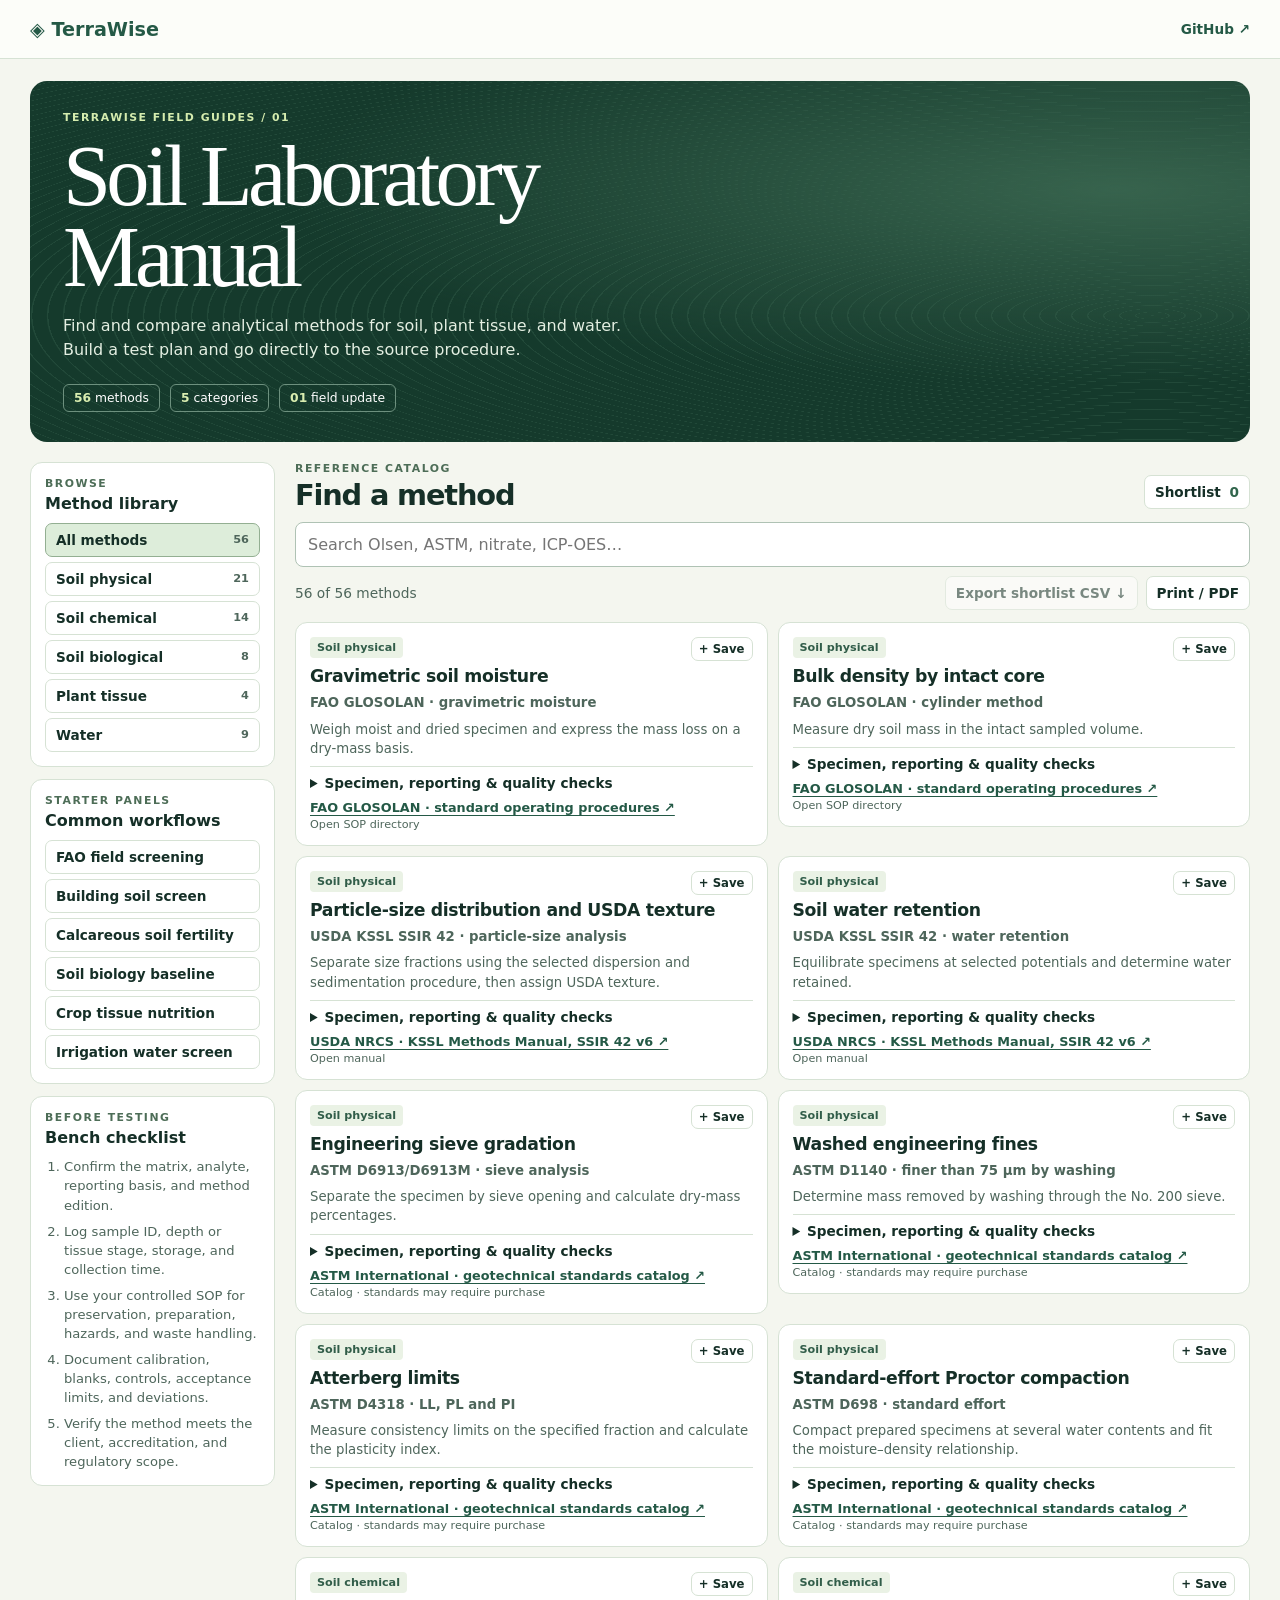
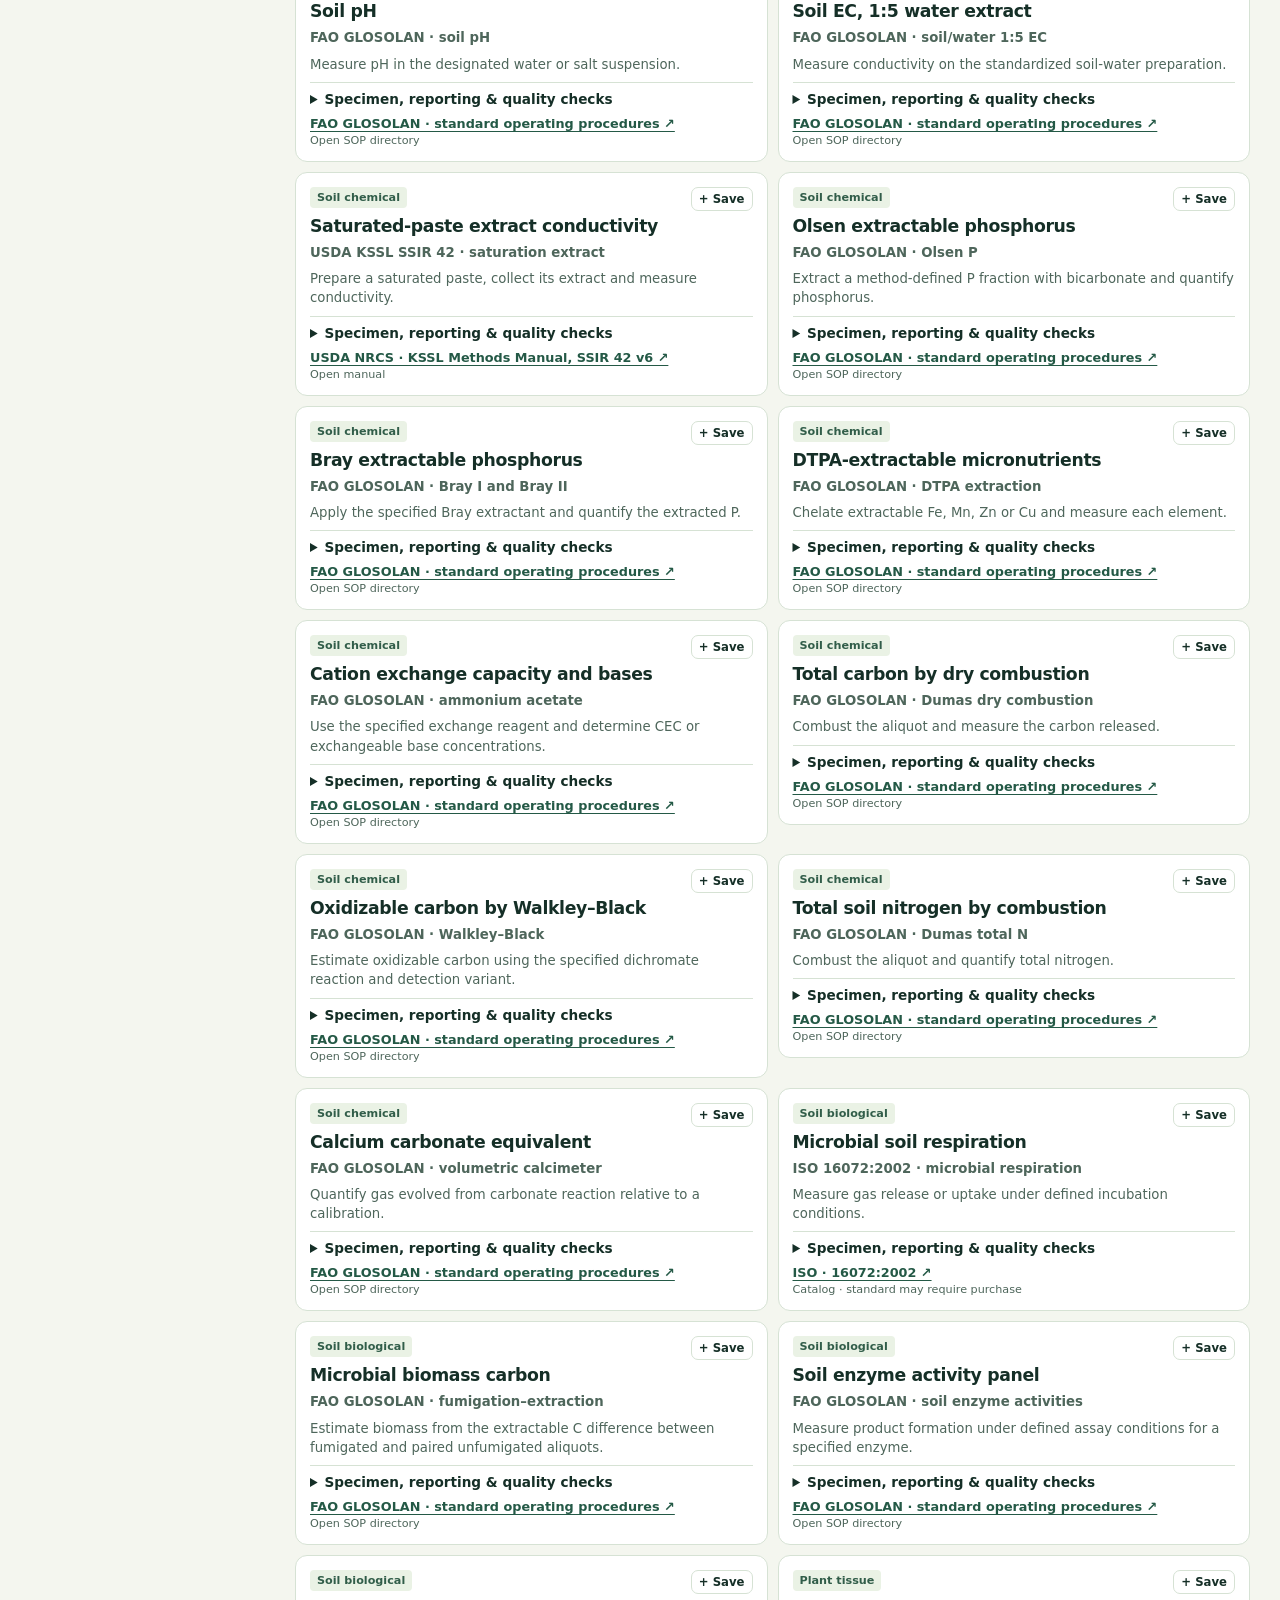
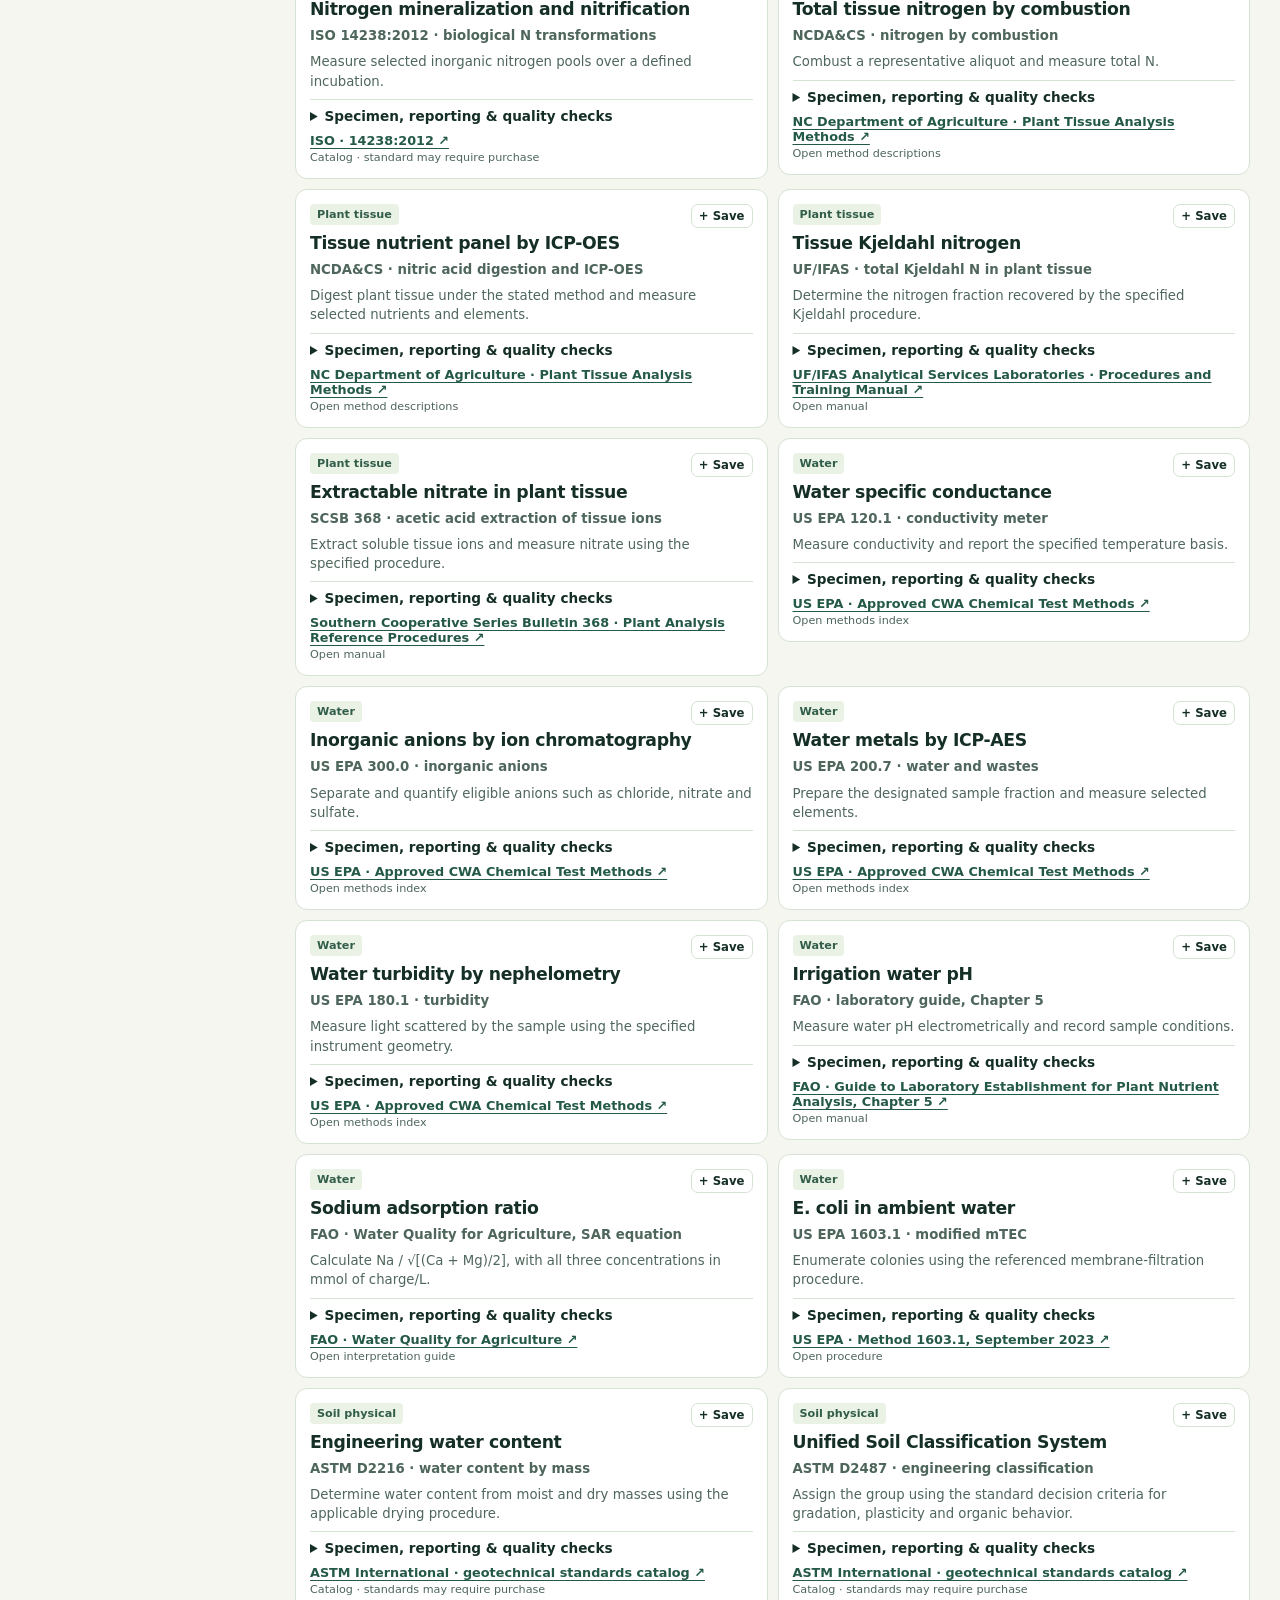
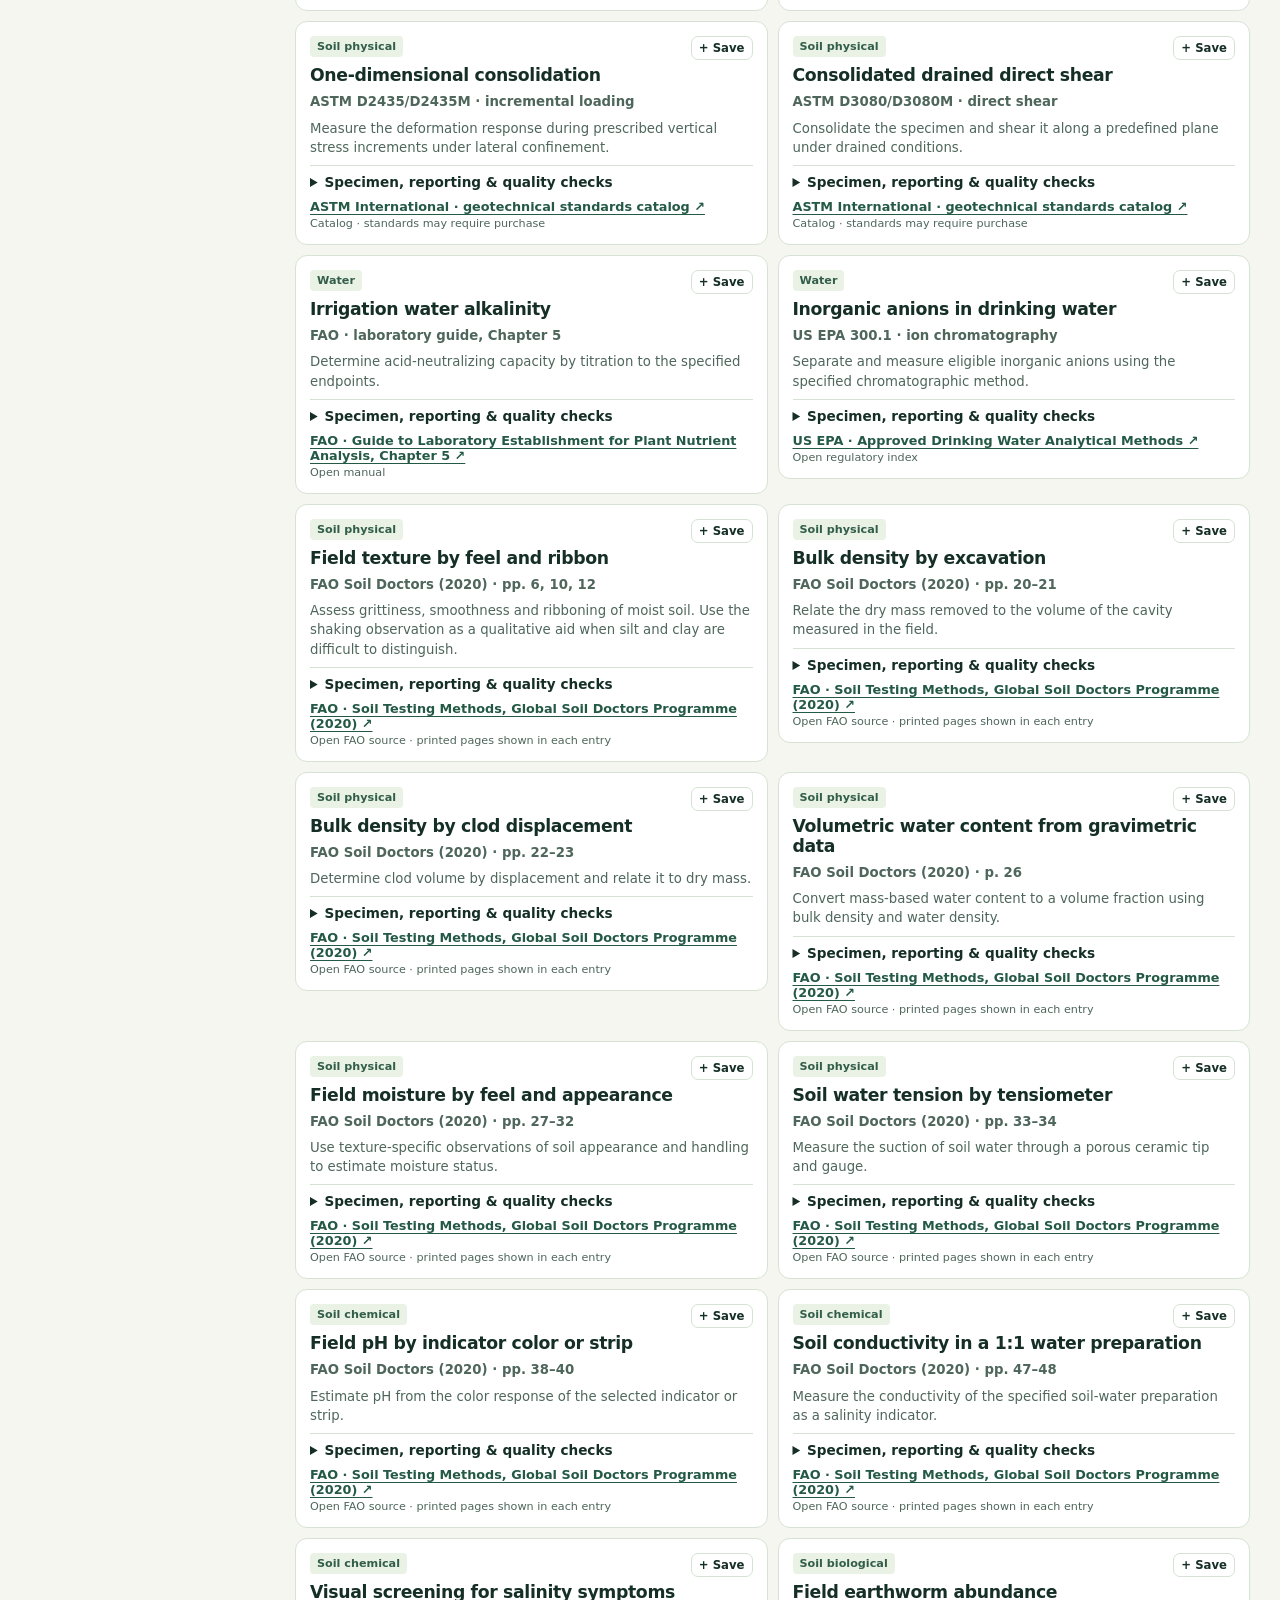
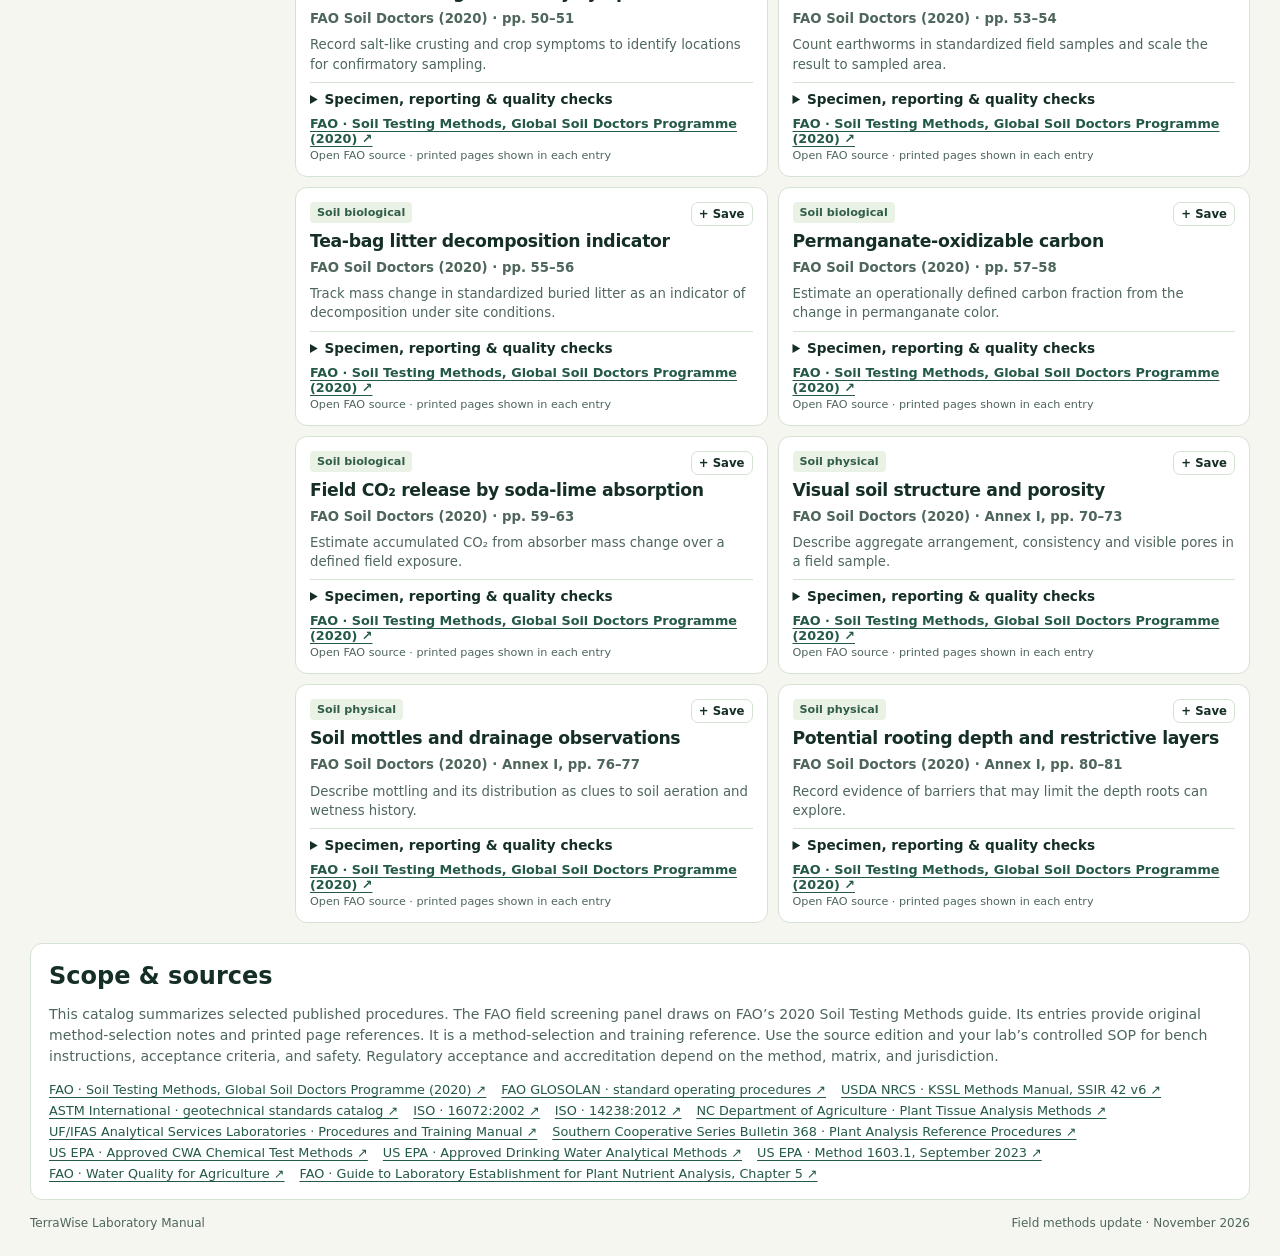
==== lab-manual/index.html @ cd30e68d "Add FAO Soil Doctors field screening methods" ====
<!doctype html>
<html lang="en">
<head>
<meta charset="utf-8">
<meta name="viewport" content="width=device-width, initial-scale=1">
<meta name="description" content="A searchable reference to analytical methods for soil, plant tissue and water.">
<title>Soil Laboratory Manual | TerraWise</title>
<link rel="stylesheet" href="styles.css">
<script src="methods.js" defer></script>
<script src="manual.js" defer></script>
</head>
<body>
<header class="top"><a href="../">◈ TerraWise</a><a href="https://github.com/soilscientist70-crypto/terrawise-ai/tree/main/lab-manual">GitHub ↗</a></header>
<main>
  <section class="hero">
    <p class="eyebrow">TERRAWISE FIELD GUIDES / 01</p>
    <h1>Soil Laboratory<br>Manual</h1>
    <p>Find and compare analytical methods for soil, plant tissue, and water. Build a test plan and go directly to the source procedure.</p>
    <div class="hero-stats"><span><b id="total">56</b> methods</span><span><b>5</b> categories</span><span><b>01</b> field update</span></div>
  </section>
  <div class="layout">
    <aside class="sidebar">
      <section class="panel">
        <p class="eyebrow">BROWSE</p>
        <h2>Method library</h2>
        <div id="categories" class="categories" role="group" aria-label="Method categories"></div>
      </section>
      <section class="panel">
        <p class="eyebrow">STARTER PANELS</p>
        <h2>Common workflows</h2>
        <div id="presets" class="categories" role="group" aria-label="Starter panels"></div>
      </section>
      <section class="panel qa">
        <p class="eyebrow">BEFORE TESTING</p>
        <h2>Bench checklist</h2>
        <ol>
          <li>Confirm the matrix, analyte, reporting basis, and method edition.</li>
          <li>Log sample ID, depth or tissue stage, storage, and collection time.</li>
          <li>Use your controlled SOP for preservation, preparation, hazards, and waste handling.</li>
          <li>Document calibration, blanks, controls, acceptance limits, and deviations.</li>
          <li>Verify the method meets the client, accreditation, and regulatory scope.</li>
        </ol>
      </section>
    </aside>
    <section class="library" aria-labelledby="library-title">
      <div class="library-top">
        <div><p class="eyebrow">REFERENCE CATALOG</p><h2 id="library-title">Find a method</h2></div>
        <button id="shortlist" aria-pressed="false">Shortlist <span id="saved-count">0</span></button>
      </div>
      <label class="sr" for="query">Search methods</label>
      <input id="query" type="search" placeholder="Search Olsen, ASTM, nitrate, ICP-OES…" autocomplete="off">
      <div class="tools">
        <span id="count" role="status"></span>
        <button id="export" disabled>Export shortlist CSV ↓</button>
        <button id="print">Print / PDF</button>
      </div>
      <p class="guidance" id="preset-note" hidden></p>
      <noscript>Enable JavaScript to browse the catalog. Authoritative sources are listed below.</noscript>
      <div id="results" class="results"></div>
    </section>
  </div>
  <section class="references" id="references">
    <h2>Scope &amp; sources</h2>
    <p>This catalog summarizes selected published procedures. The FAO field screening panel draws on FAO’s 2020 Soil Testing Methods guide. Its entries provide original method-selection notes and printed page references. It is a method-selection and training reference. Use the source edition and your lab’s controlled SOP for bench instructions, acceptance criteria, and safety. Regulatory acceptance and accreditation depend on the method, matrix, and jurisdiction.</p>
    <div id="sources" class="sources"></div>
    <noscript><a href="https://www.nrcs.usda.gov/resources/guides-and-instructions/kellogg-soil-survey-laboratory-guidance">USDA laboratory guidance</a> · <a href="https://www.epa.gov/cwa-methods">EPA water analytical methods</a></noscript>
  </section>
  <footer>TerraWise Laboratory Manual <span>Field methods update · November 2026</span></footer>
</main>
</body>
</html>
---- lab-manual/styles.css ----
:root{font-family:Inter,"Segoe UI",system-ui,sans-serif;color:#152f27;background:#f4f6ef;--ink:#152f27;--muted:#4e665b;--line:#d6e2d4;--deep:#153a2c;--mint:#d9edb0}
*{box-sizing:border-box}body{margin:0}a{color:#245946;text-underline-offset:3px}button,input{font:inherit}button{cursor:pointer;border:1px solid var(--line);background:#fff;color:var(--ink);border-radius:7px;padding:8px 10px;font-size:.85rem;font-weight:650}button:hover:not(:disabled){border-color:#739982;background:#e9f2e7}button:disabled{cursor:default;opacity:.55}[hidden]{display:none!important}:focus-visible{outline:3px solid #b87037;outline-offset:3px}.sr{position:absolute;clip-path:inset(50%);height:1px;width:1px;overflow:hidden}
.top{height:59px;background:#fcfdf9;border-bottom:1px solid var(--line);display:flex;justify-content:space-between;align-items:center;padding:0 max(18px,calc((100% - 1220px)/2));gap:15px}.top a{text-decoration:none;font-weight:750}.top a:first-child{font-size:1.2rem}.top a:last-child{font-size:.85rem}
main{max-width:1260px;margin:auto;padding:22px 20px}.hero{padding:30px 33px;color:#fff;border-radius:17px;background:radial-gradient(ellipse at 89% 30%,#37634d 0,transparent 54%),repeating-radial-gradient(ellipse at 92% 65%,#51826935 0 1px,transparent 2px 16px),var(--deep)}.hero h1{font:500 clamp(2.9rem,7vw,5.4rem)/.94 Georgia,serif;letter-spacing:-.055em;margin:12px 0}.hero>p:not(.eyebrow){color:#e4efe2;max-width:570px;margin:16px 0 22px;line-height:1.5}.eyebrow{margin:0;color:#4d6d57;font-weight:800;font-size:.68rem;letter-spacing:.14em}.hero .eyebrow{color:#d5ecae}.hero-stats{display:flex;gap:10px;flex-wrap:wrap}.hero-stats span{padding:6px 10px;border:1px solid #6d907e;border-radius:6px;font-size:.77rem}.hero-stats b{color:var(--mint)}
.layout{display:grid;grid-template-columns:245px minmax(0,1fr);gap:20px;margin-top:20px}.panel,.method,.references{border:1px solid var(--line);background:#fff;border-radius:12px}.panel{padding:14px;margin-bottom:12px}.panel h2{font-size:1rem;margin:4px 0 10px}.categories{display:grid;gap:5px}.categories button{display:flex;justify-content:space-between;text-align:left}.categories button[aria-pressed=true],#shortlist[aria-pressed=true],.save[aria-pressed=true]{background:#ddedda;border-color:#93af92}.categories small{color:var(--muted)}.qa ol{font-size:.82rem;color:var(--muted);padding-left:19px;margin:0;line-height:1.45}.qa li+li{margin-top:7px}
.library-top,.tools{display:flex;align-items:center;justify-content:space-between;gap:8px;flex-wrap:wrap}.library-top h2{font-size:1.8rem;letter-spacing:-.04em;margin:3px 0 10px}.library-top button span{margin-left:4px;color:#31654c}#query{width:100%;background:#fff;border:1px solid #afc2b4;border-radius:8px;padding:12px;color:var(--ink)}.tools{margin:9px 0 12px}.tools span{margin-right:auto;color:var(--muted);font-size:.86rem}.guidance{background:#e8f1e5;border-radius:8px;padding:10px;font-size:.87rem}.results{display:grid;grid-template-columns:repeat(2,minmax(0,1fr));gap:10px;align-items:start}.method{padding:14px;min-width:0;scroll-margin-top:10px}.method h3{font-size:1.08rem;letter-spacing:-.02em;margin:5px 0}.method-head{display:flex;justify-content:space-between;gap:6px;align-items:flex-start}.badge{display:inline-block;color:#315d49;font-size:.7rem;font-weight:800;background:#eaf2e5;padding:4px 7px;border-radius:4px}.save{padding:4px 7px;font-size:.73rem}.method-id,.method p{color:var(--muted);font-size:.83rem;line-height:1.45}.method-id{font-weight:600;margin:0}.method p{margin:7px 0}.method details{margin-top:8px;border-top:1px solid var(--line);padding-top:8px}.method summary{cursor:pointer;font-size:.85rem;font-weight:700}.method dl{margin:8px 0;font-size:.82rem}.method dt{font-weight:750;margin-top:6px}.method dd{margin:2px 0;color:var(--muted)}.method .citation{display:block;margin-top:9px;font-size:.8rem;font-weight:650}.method .access{font-size:.7rem;display:block;color:var(--muted);margin-top:3px}.empty{grid-column:1/-1;padding:14px;background:#fff;border:1px solid var(--line);border-radius:8px}
.references{margin-top:20px;padding:18px}.references h2{margin:0}.references p{font-size:.88rem;line-height:1.5;color:var(--muted)}.sources{display:flex;flex-wrap:wrap;gap:6px 15px;font-size:.8rem}footer{display:flex;justify-content:space-between;gap:8px;padding:16px 0 4px;color:var(--muted);font-size:.75rem}
@media(max-width:850px){.layout{grid-template-columns:190px minmax(0,1fr);gap:12px}.results{grid-template-columns:1fr}}
@media(max-width:570px){main{padding:12px}.hero{padding:21px 16px}.layout{grid-template-columns:1fr}.sidebar{display:grid;grid-template-columns:1fr 1fr;gap:6px}.panel{padding:8px;margin:0}.qa{grid-column:1/-1}.categories button{padding:5px;font-size:.75rem}.panel h2{font-size:.9rem}.qa ol{columns:2}.tools button{font-size:.73rem}}
@media print{body{background:white}.top,.sidebar,.tools,#shortlist,#query,.save,footer{display:none!important}main{padding:0}.hero{background:white;color:black;padding:0}.hero>p:not(.eyebrow),.hero .eyebrow,.hero-stats b{color:black}.hero h1{font-size:32pt}.layout,.results{display:block}.method{break-inside:avoid;margin-bottom:8px}.references{break-inside:avoid}}
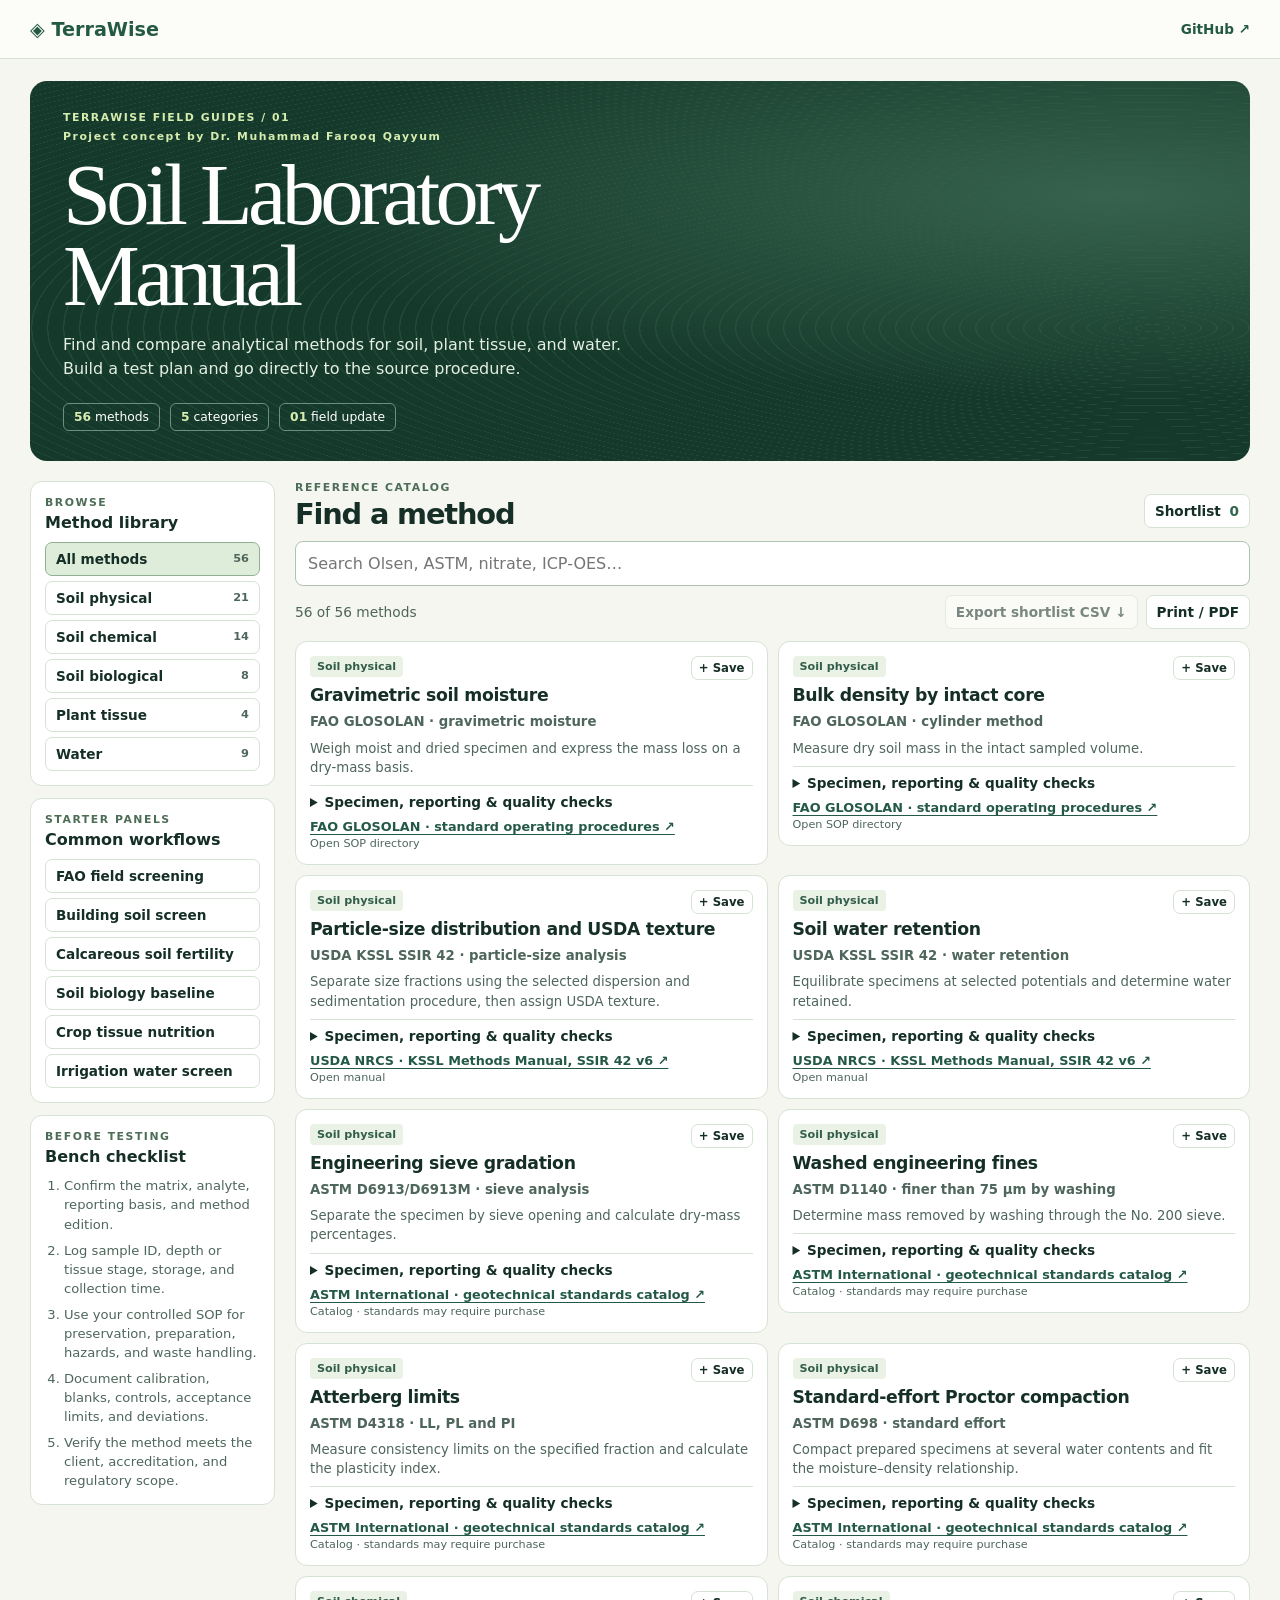
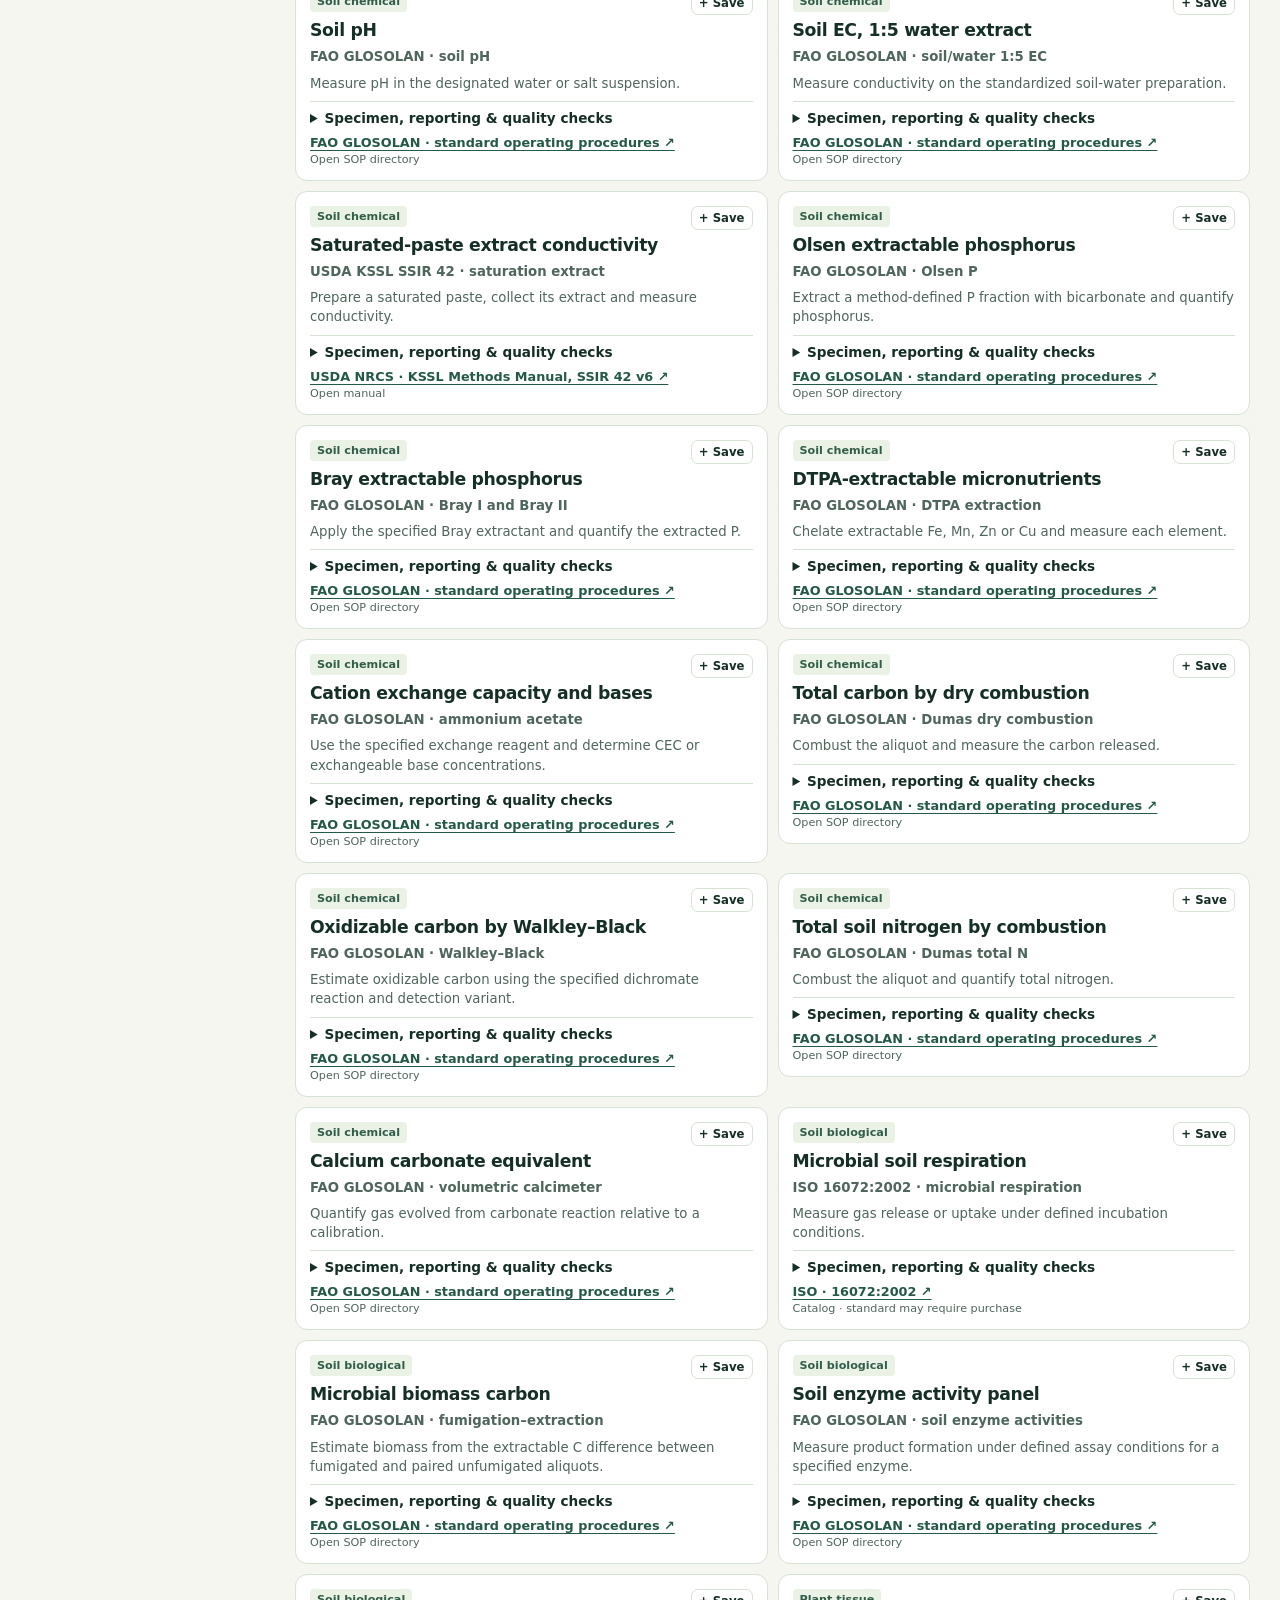
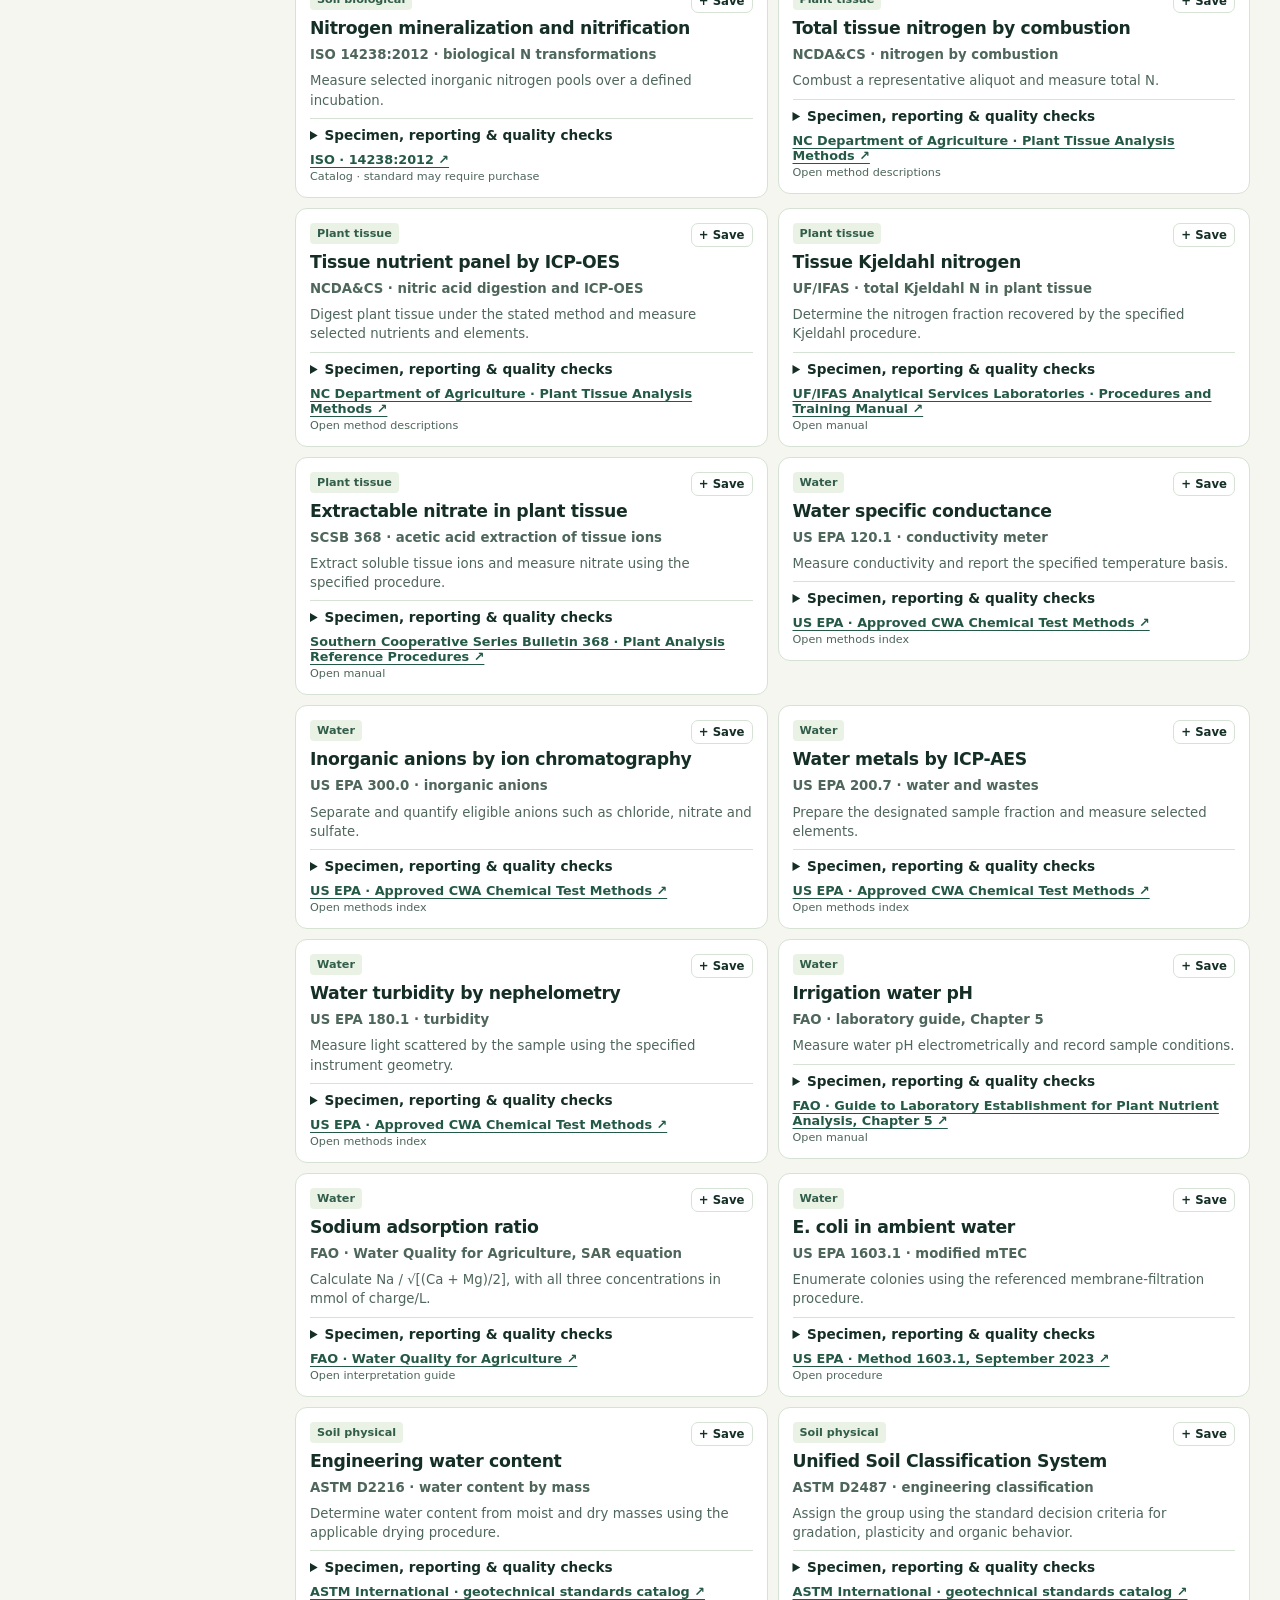
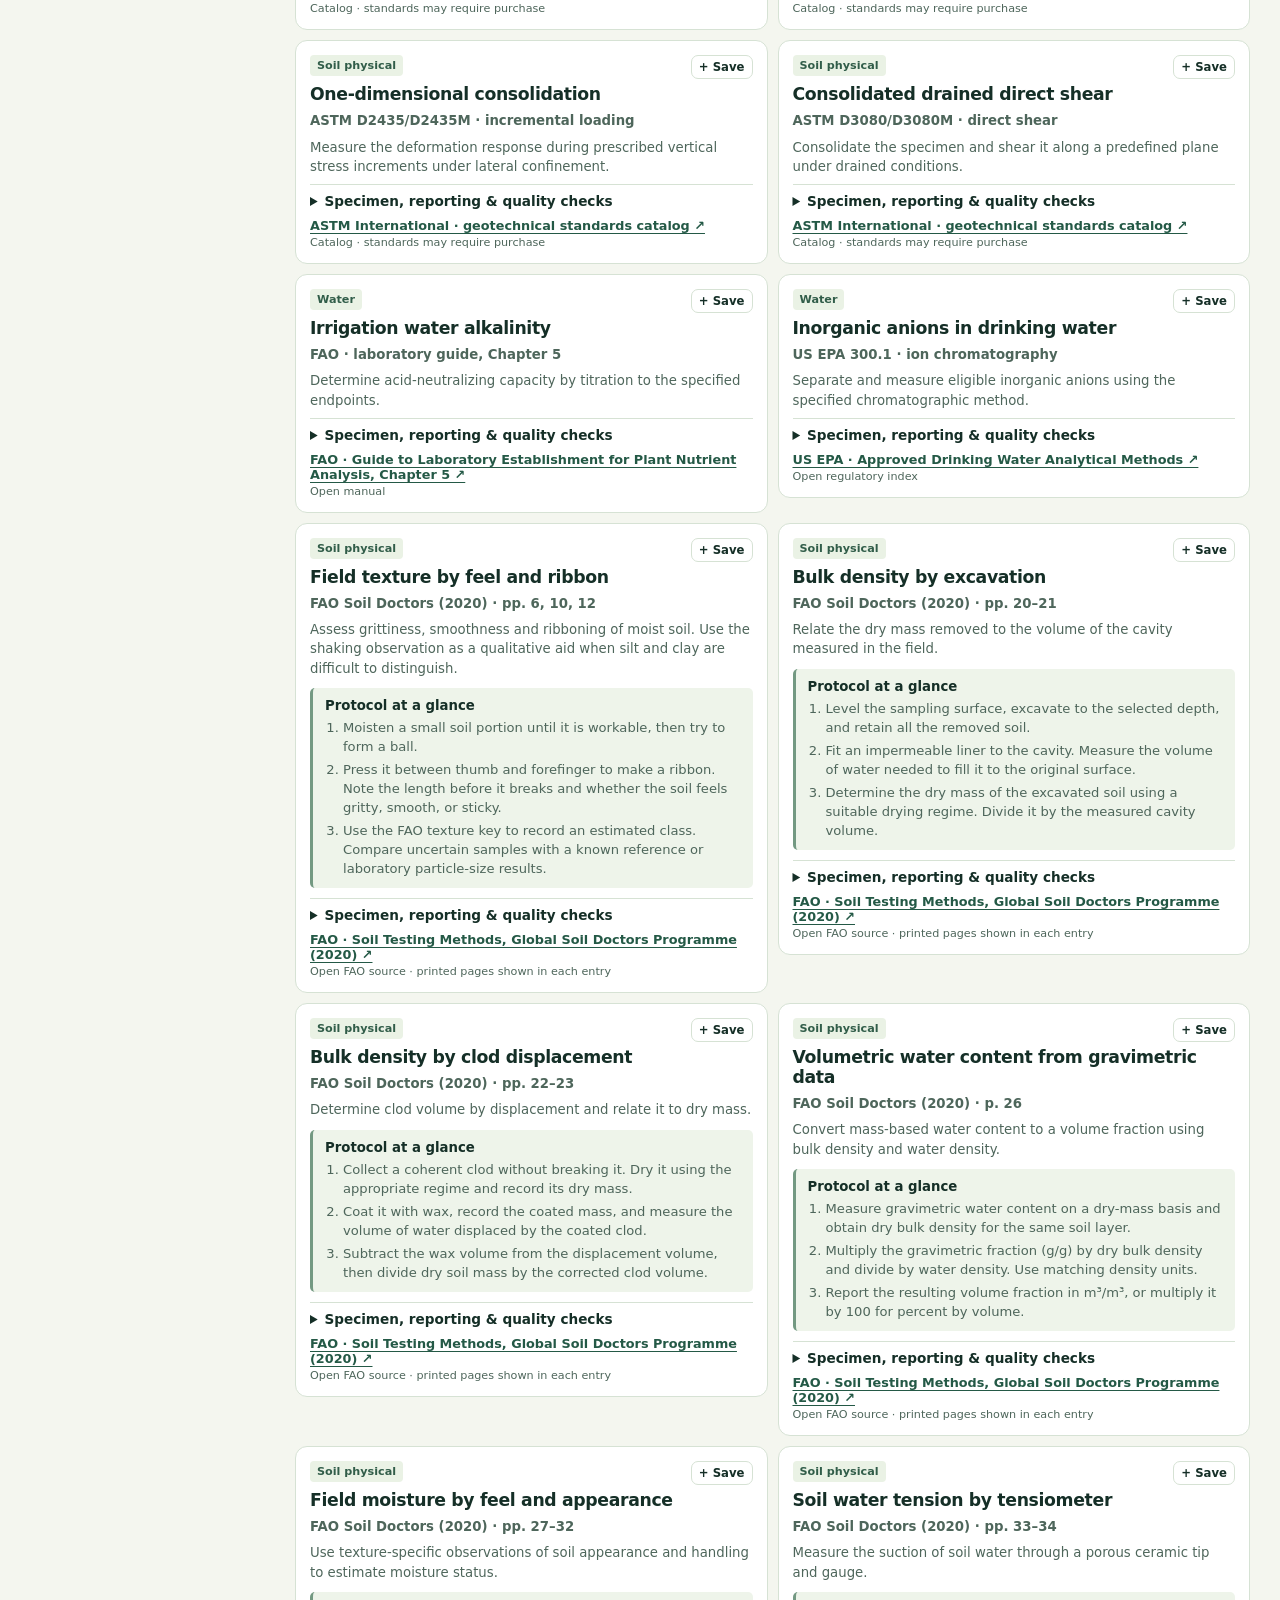
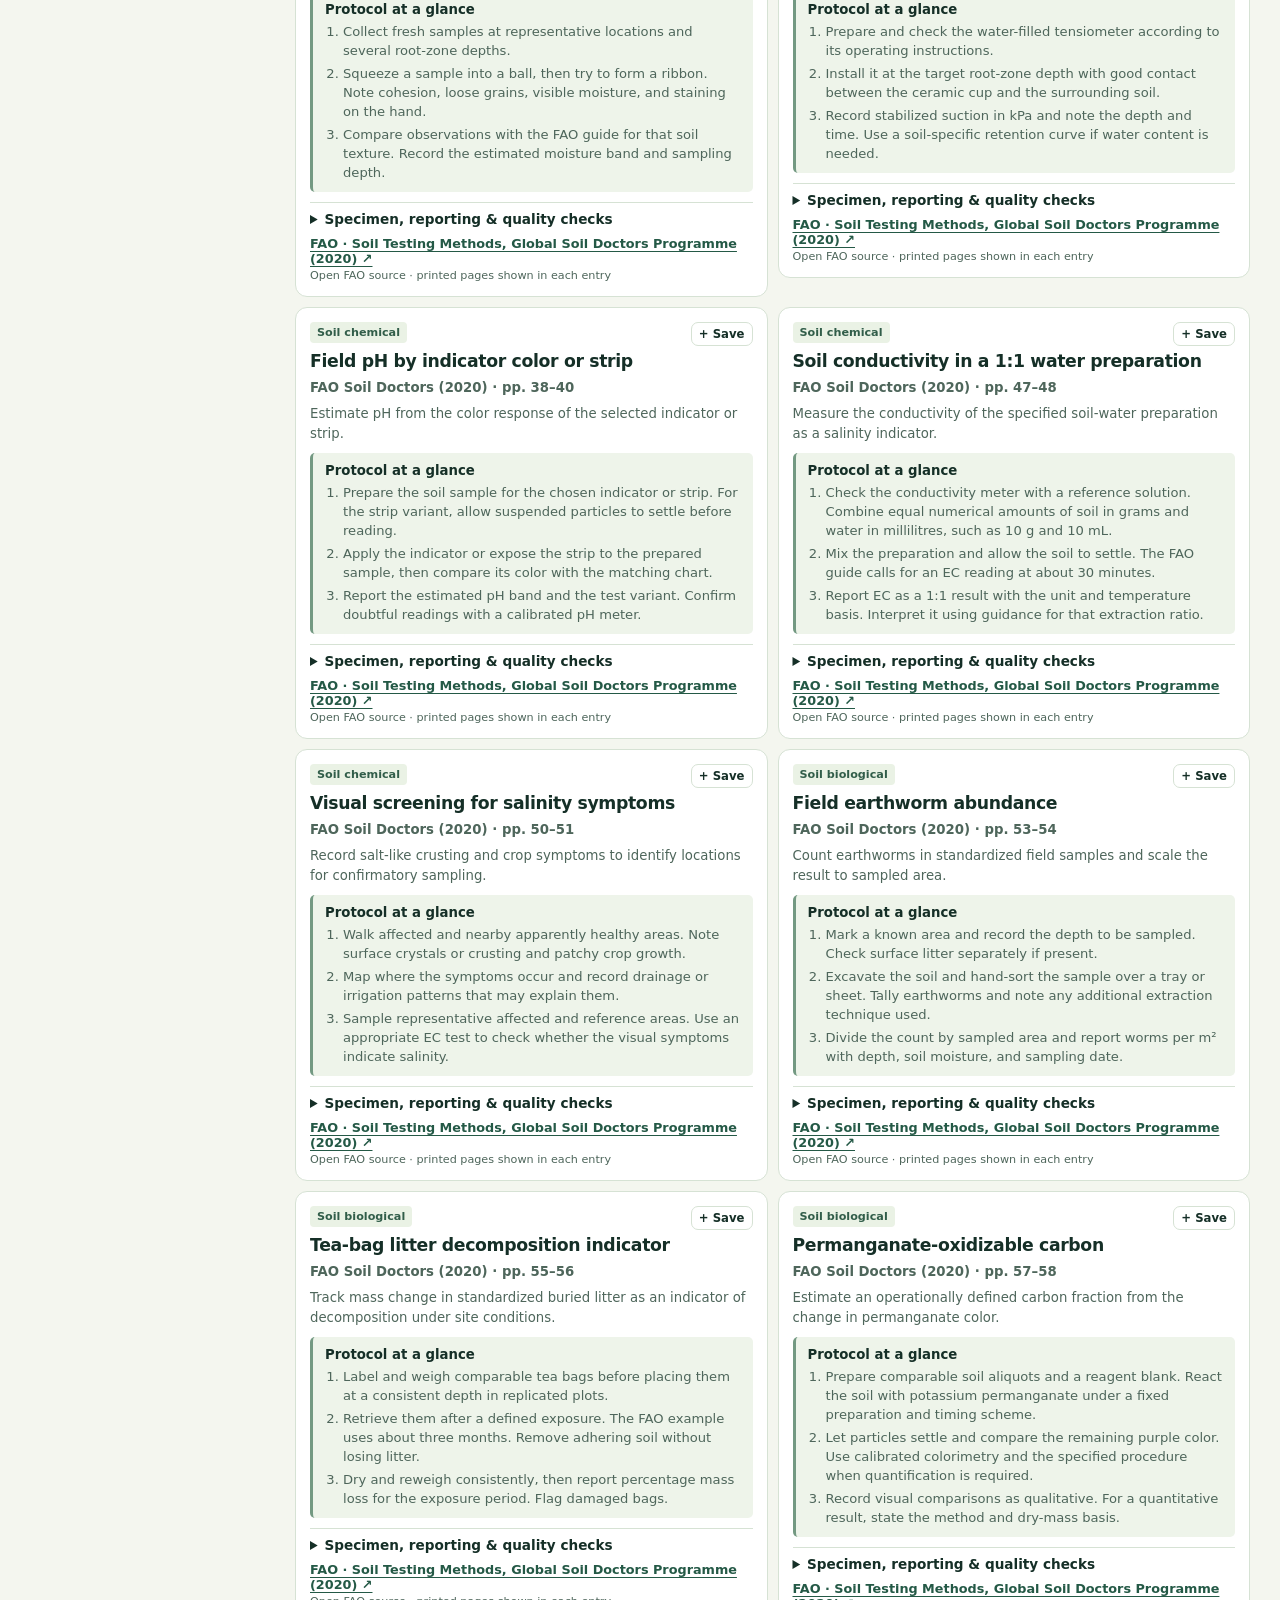
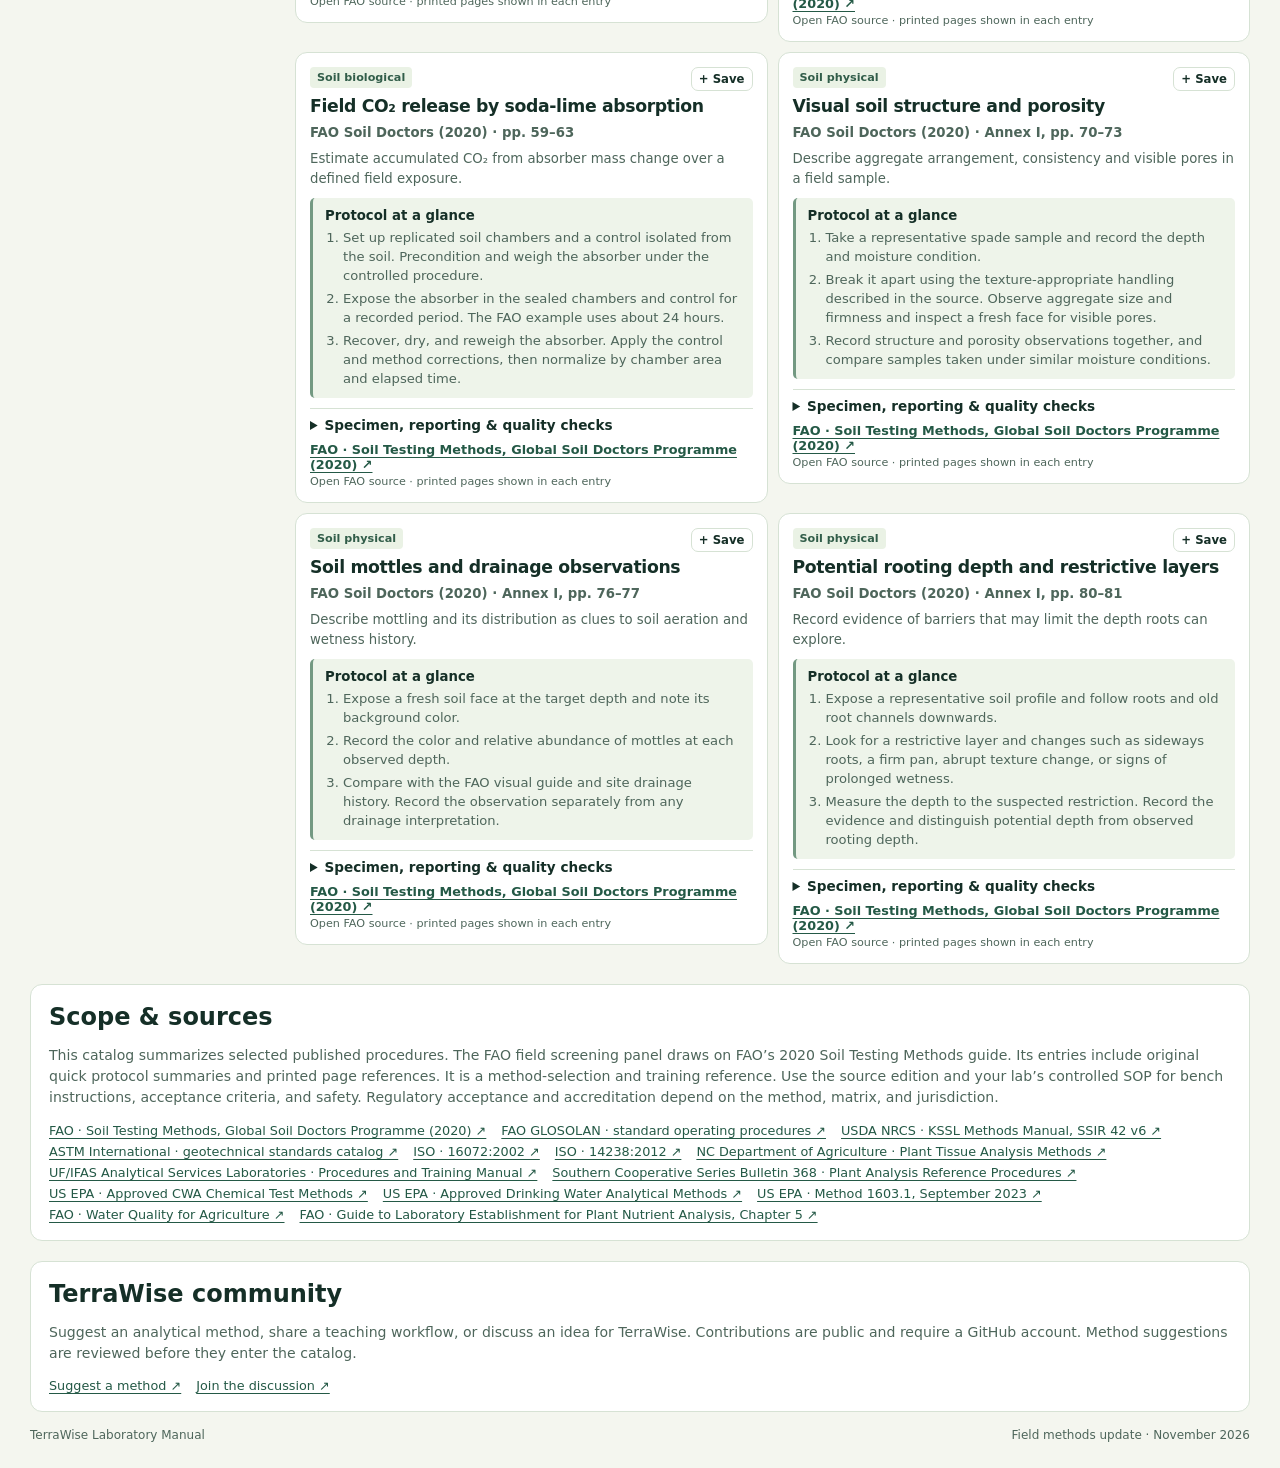
==== commit 13ed5f08: "Add FAO quick protocols, project credit and community links" ====
--- a/lab-manual/index.html
+++ b/lab-manual/index.html
@@ -6,14 +6,19 @@
 <meta name="description" content="A searchable reference to analytical methods for soil, plant tissue and water.">
 <title>Soil Laboratory Manual | TerraWise</title>
 <link rel="stylesheet" href="styles.css">
-<script src="methods.js" defer></script>
-<script src="manual.js" defer></script>
+<script src="methods.js?v=protocol-20261111" defer></script>
+<script src="manual.js?v=protocol-20261111" defer></script>
+<style>
+.protocol{margin:10px 0;padding:10px 12px;background:#eef4ea;border-left:3px solid #739982;border-radius:5px}
+.protocol h4{margin:0 0 5px;font-size:.83rem}.protocol ol{margin:0;padding-left:18px;color:var(--muted);font-size:.82rem;line-height:1.45}.protocol li+li{margin-top:4px}
+</style>
 </head>
 <body>
 <header class="top"><a href="../">◈ TerraWise</a><a href="https://github.com/soilscientist70-crypto/terrawise-ai/tree/main/lab-manual">GitHub ↗</a></header>
 <main>
   <section class="hero">
     <p class="eyebrow">TERRAWISE FIELD GUIDES / 01</p>
+    <p class="eyebrow" style="margin-top:6px">Project concept by Dr. Muhammad Farooq Qayyum</p>
     <h1>Soil Laboratory<br>Manual</h1>
     <p>Find and compare analytical methods for soil, plant tissue, and water. Build a test plan and go directly to the source procedure.</p>
     <div class="hero-stats"><span><b id="total">56</b> methods</span><span><b>5</b> categories</span><span><b>01</b> field update</span></div>
@@ -61,9 +66,14 @@
   </div>
   <section class="references" id="references">
     <h2>Scope &amp; sources</h2>
-    <p>This catalog summarizes selected published procedures. The FAO field screening panel draws on FAO’s 2020 Soil Testing Methods guide. Its entries provide original method-selection notes and printed page references. It is a method-selection and training reference. Use the source edition and your lab’s controlled SOP for bench instructions, acceptance criteria, and safety. Regulatory acceptance and accreditation depend on the method, matrix, and jurisdiction.</p>
+    <p>This catalog summarizes selected published procedures. The FAO field screening panel draws on FAO’s 2020 Soil Testing Methods guide. Its entries include original quick protocol summaries and printed page references. It is a method-selection and training reference. Use the source edition and your lab’s controlled SOP for bench instructions, acceptance criteria, and safety. Regulatory acceptance and accreditation depend on the method, matrix, and jurisdiction.</p>
     <div id="sources" class="sources"></div>
     <noscript><a href="https://www.nrcs.usda.gov/resources/guides-and-instructions/kellogg-soil-survey-laboratory-guidance">USDA laboratory guidance</a> · <a href="https://www.epa.gov/cwa-methods">EPA water analytical methods</a></noscript>
+  </section>
+  <section class="references" id="community" aria-labelledby="community-title">
+    <h2 id="community-title">TerraWise community</h2>
+    <p>Suggest an analytical method, share a teaching workflow, or discuss an idea for TerraWise. Contributions are public and require a GitHub account. Method suggestions are reviewed before they enter the catalog.</p>
+    <div class="sources"><a href="https://github.com/soilscientist70-crypto/terrawise-ai/issues/new?title=Method%20suggestion%3A%20&amp;body=Method%20name%20and%20sample%20matrix%3A%0A%0AAuthoritative%20procedure%20or%20DOI%3A%0A%0AWhat%20this%20method%20adds%20to%20the%20manual%3A%0A%0AReporting%20units%20and%20any%20limitations%3A%0A">Suggest a method ↗</a><a href="https://github.com/soilscientist70-crypto/terrawise-ai/issues/1">Join the discussion ↗</a></div>
   </section>
   <footer>TerraWise Laboratory Manual <span>Field methods update · November 2026</span></footer>
 </main>
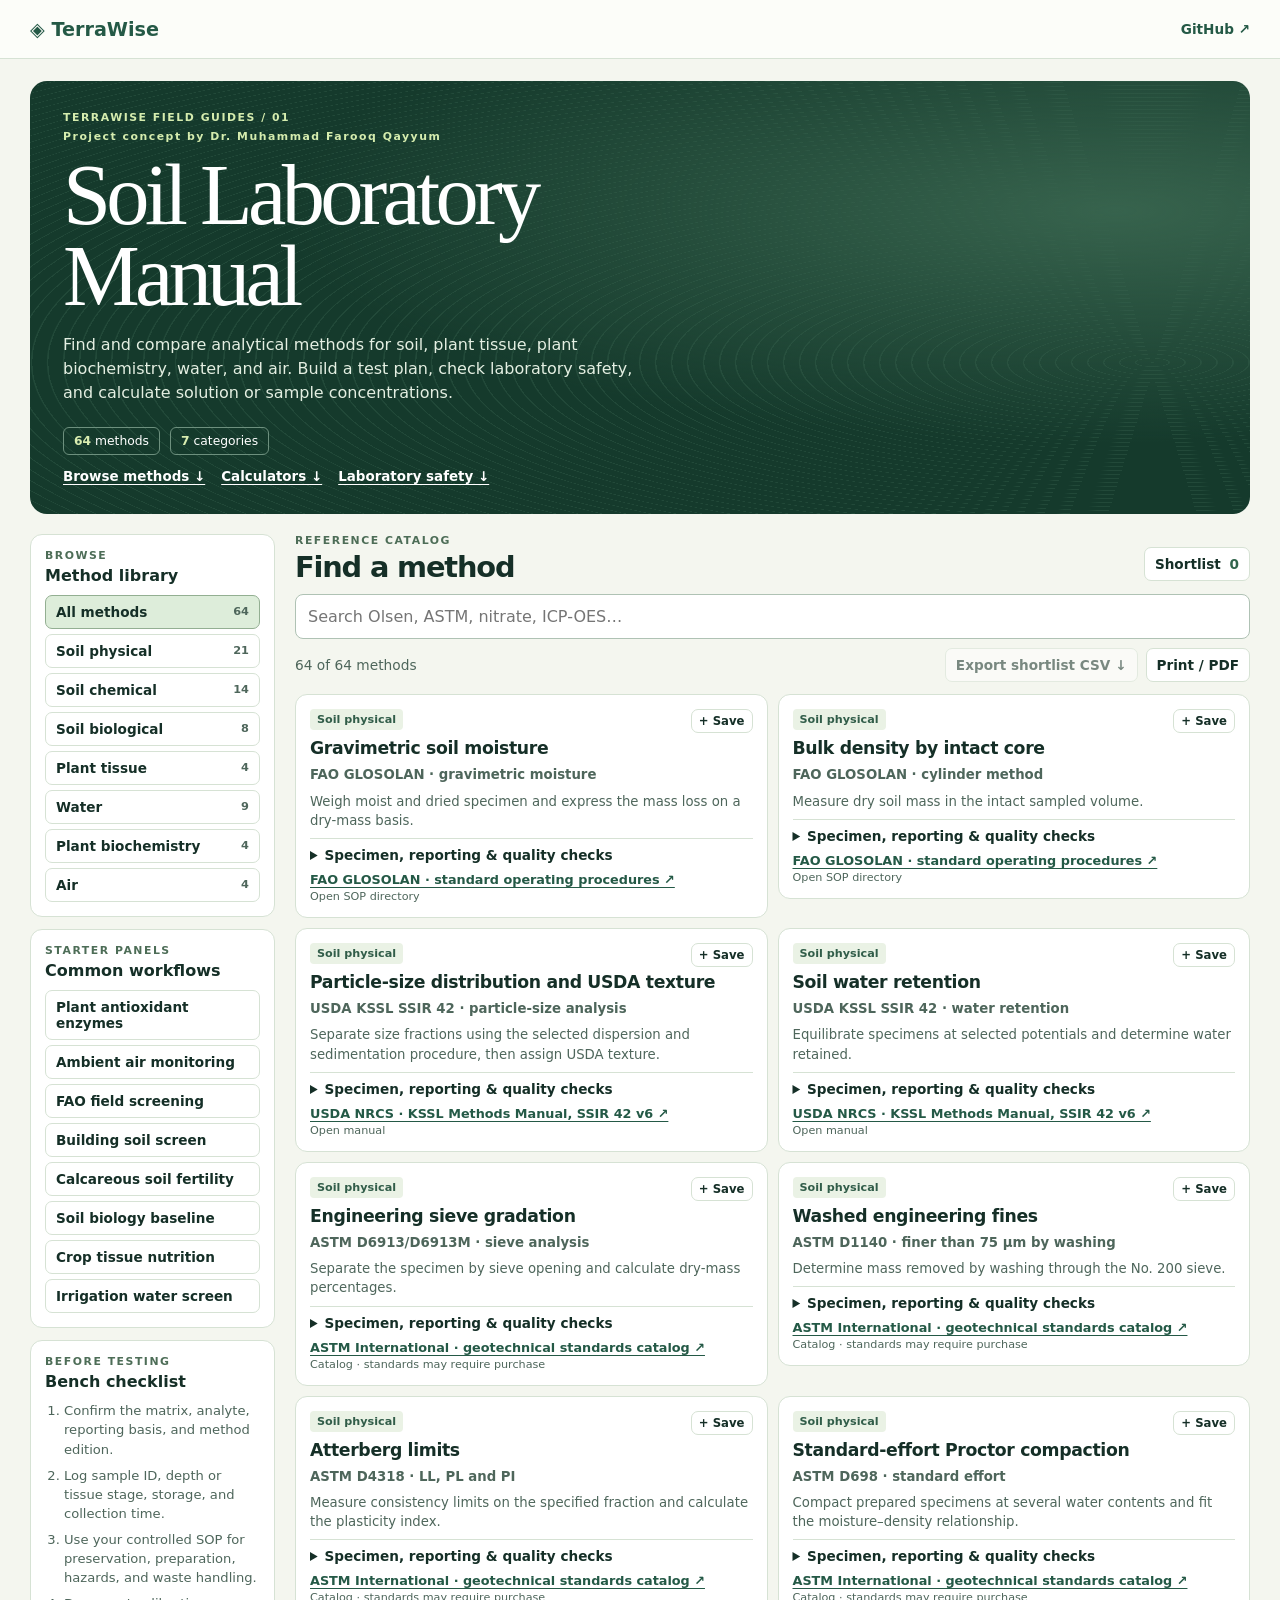
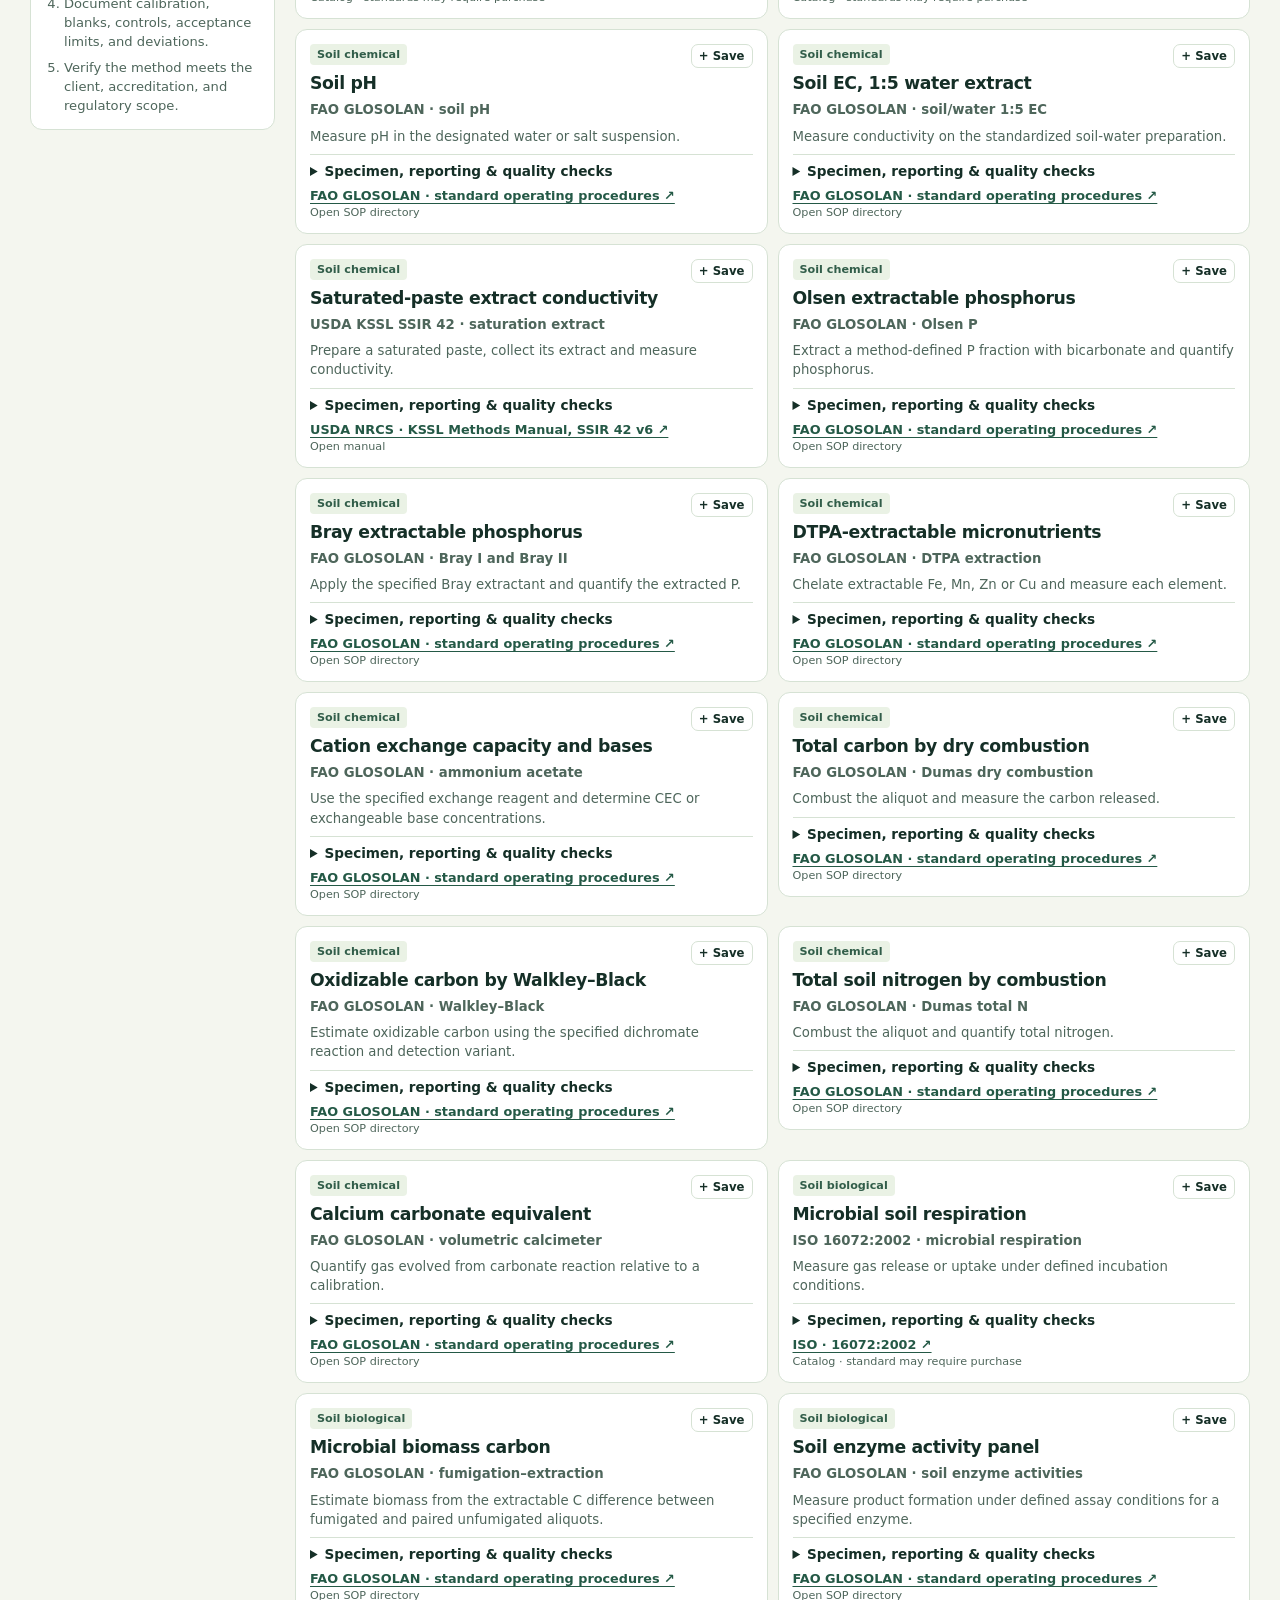
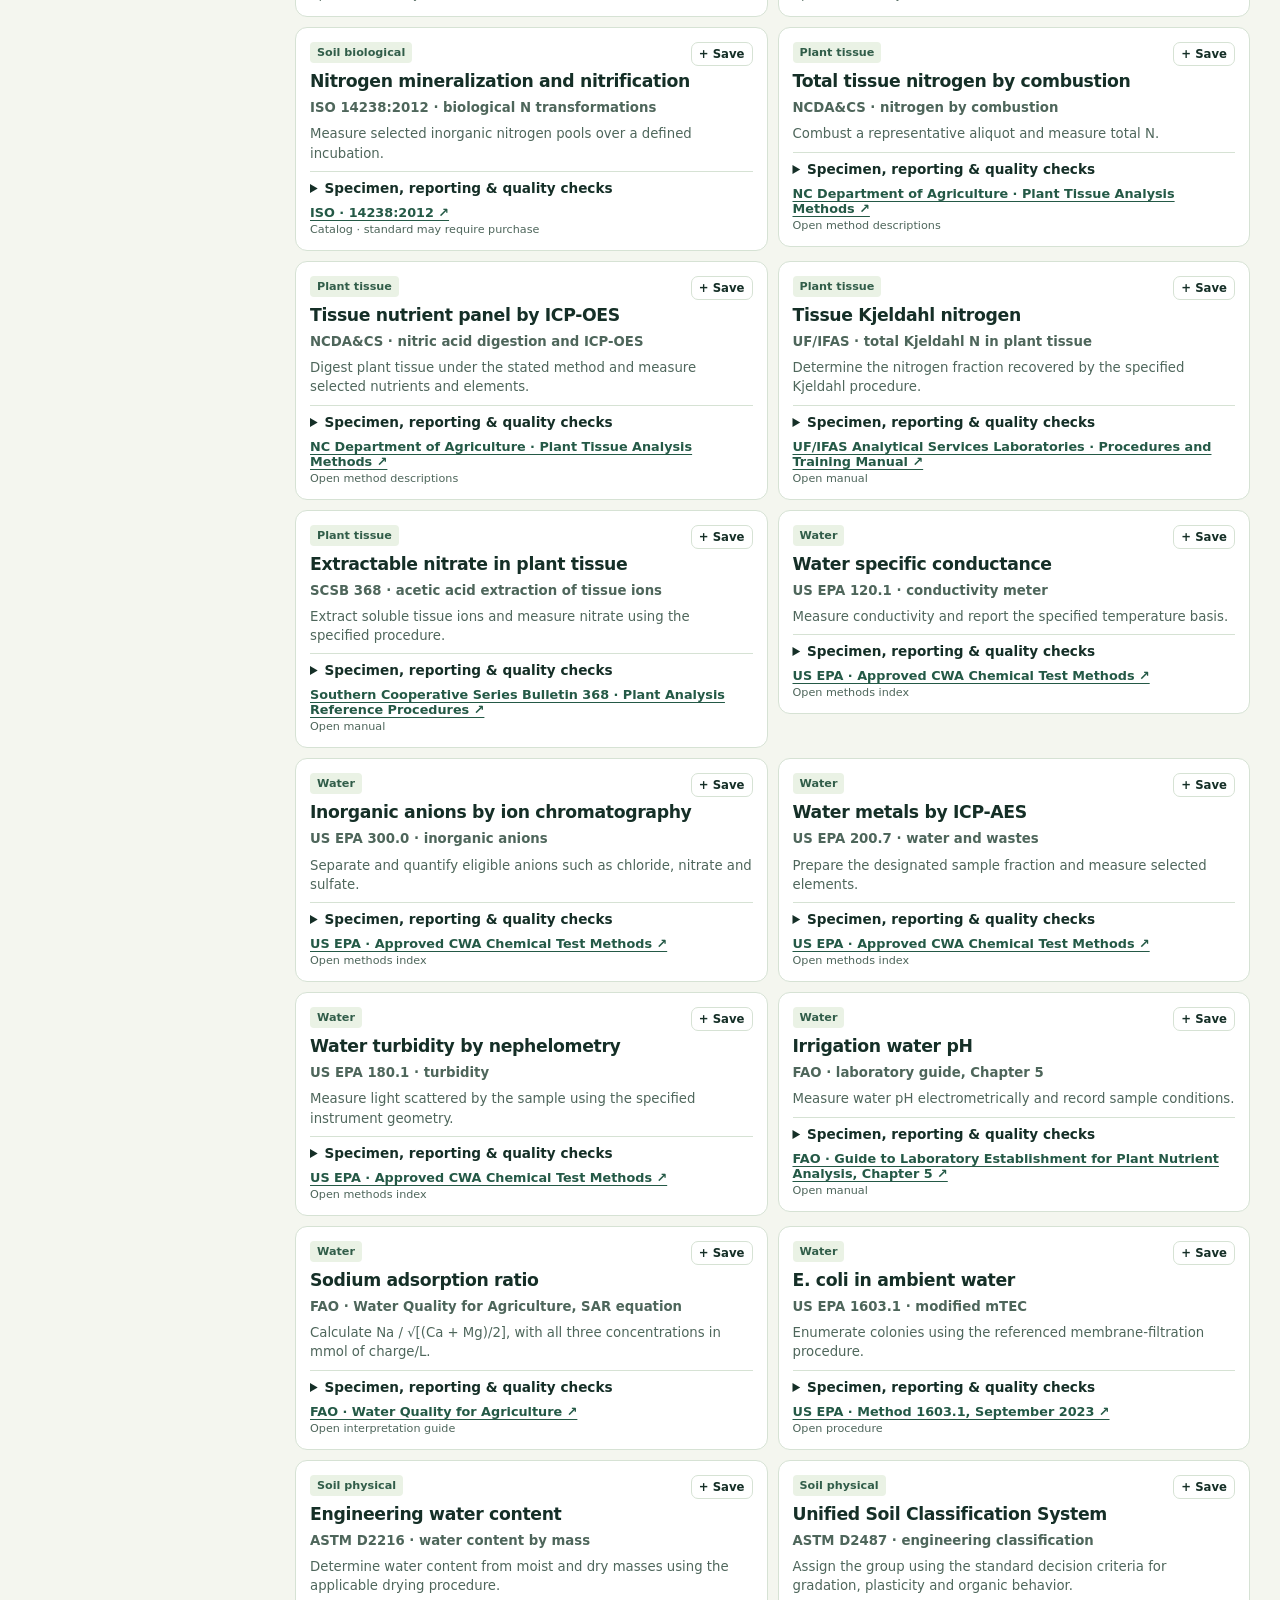
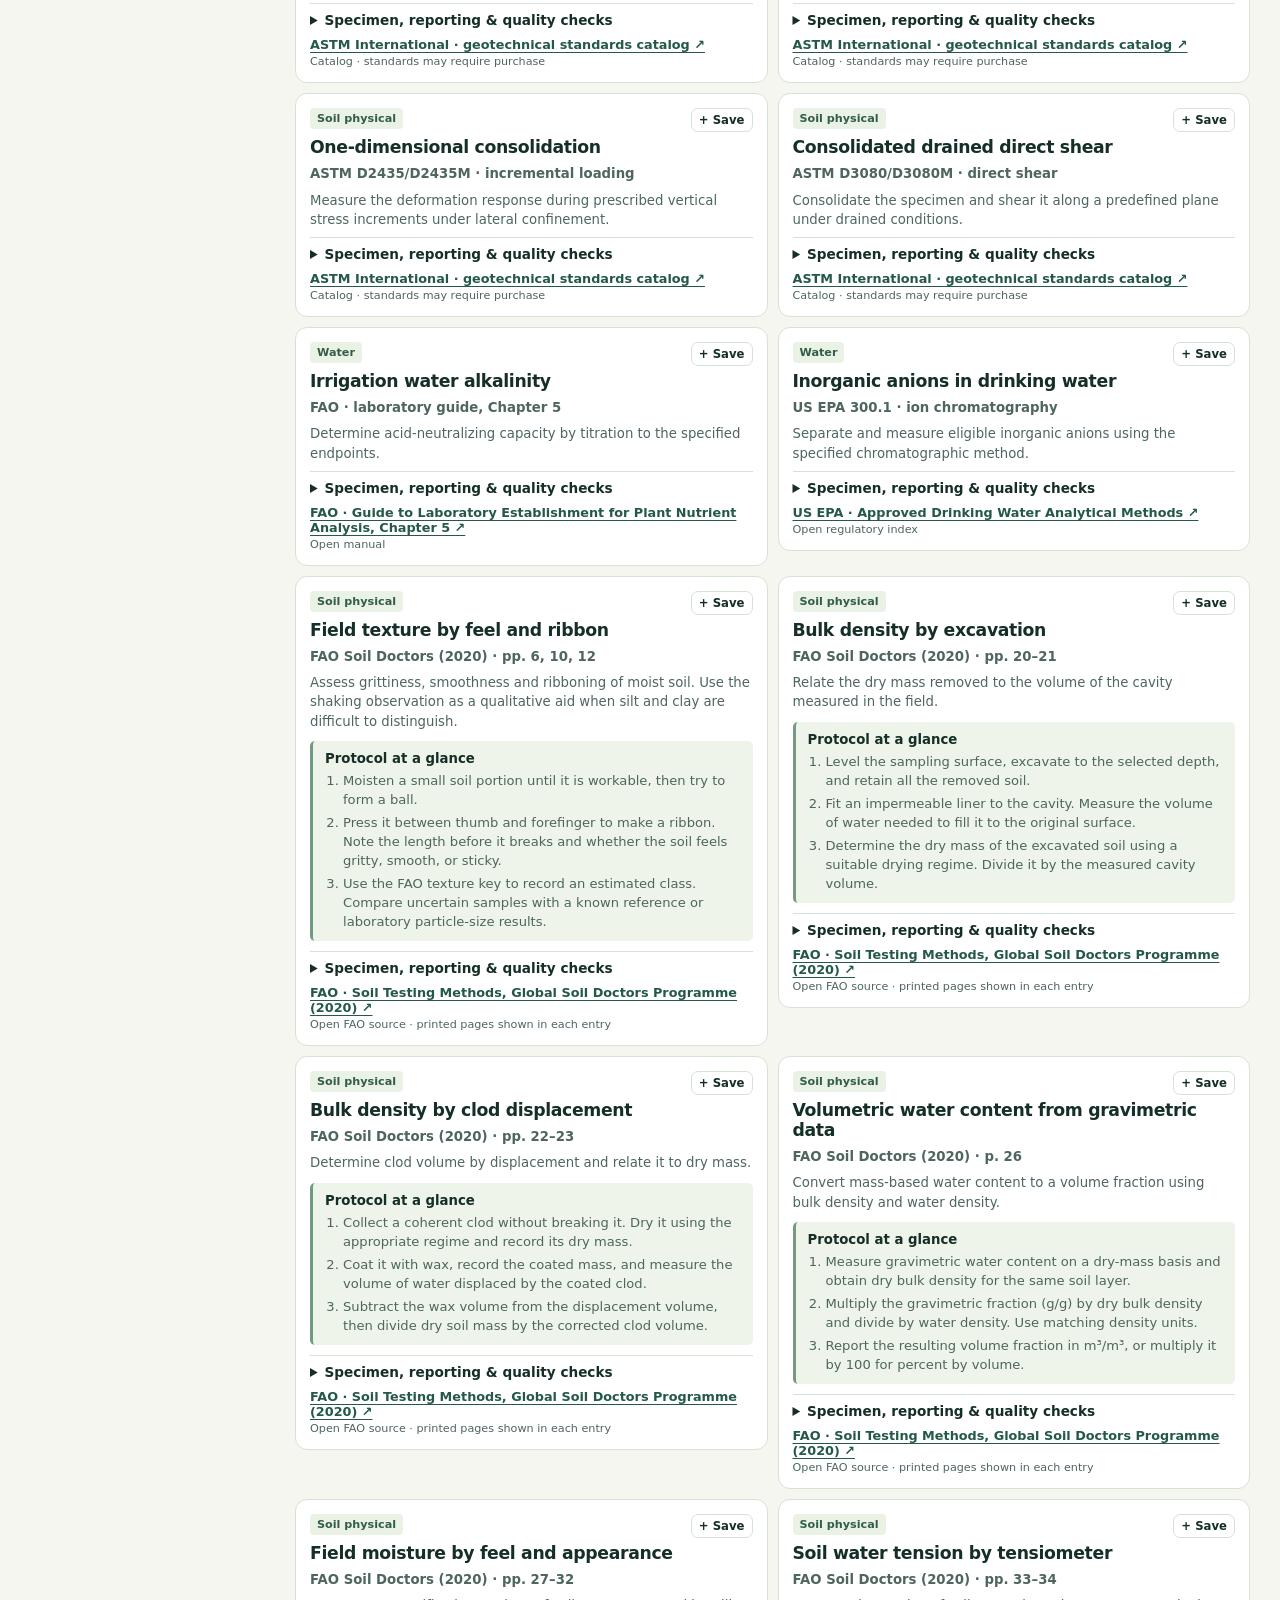
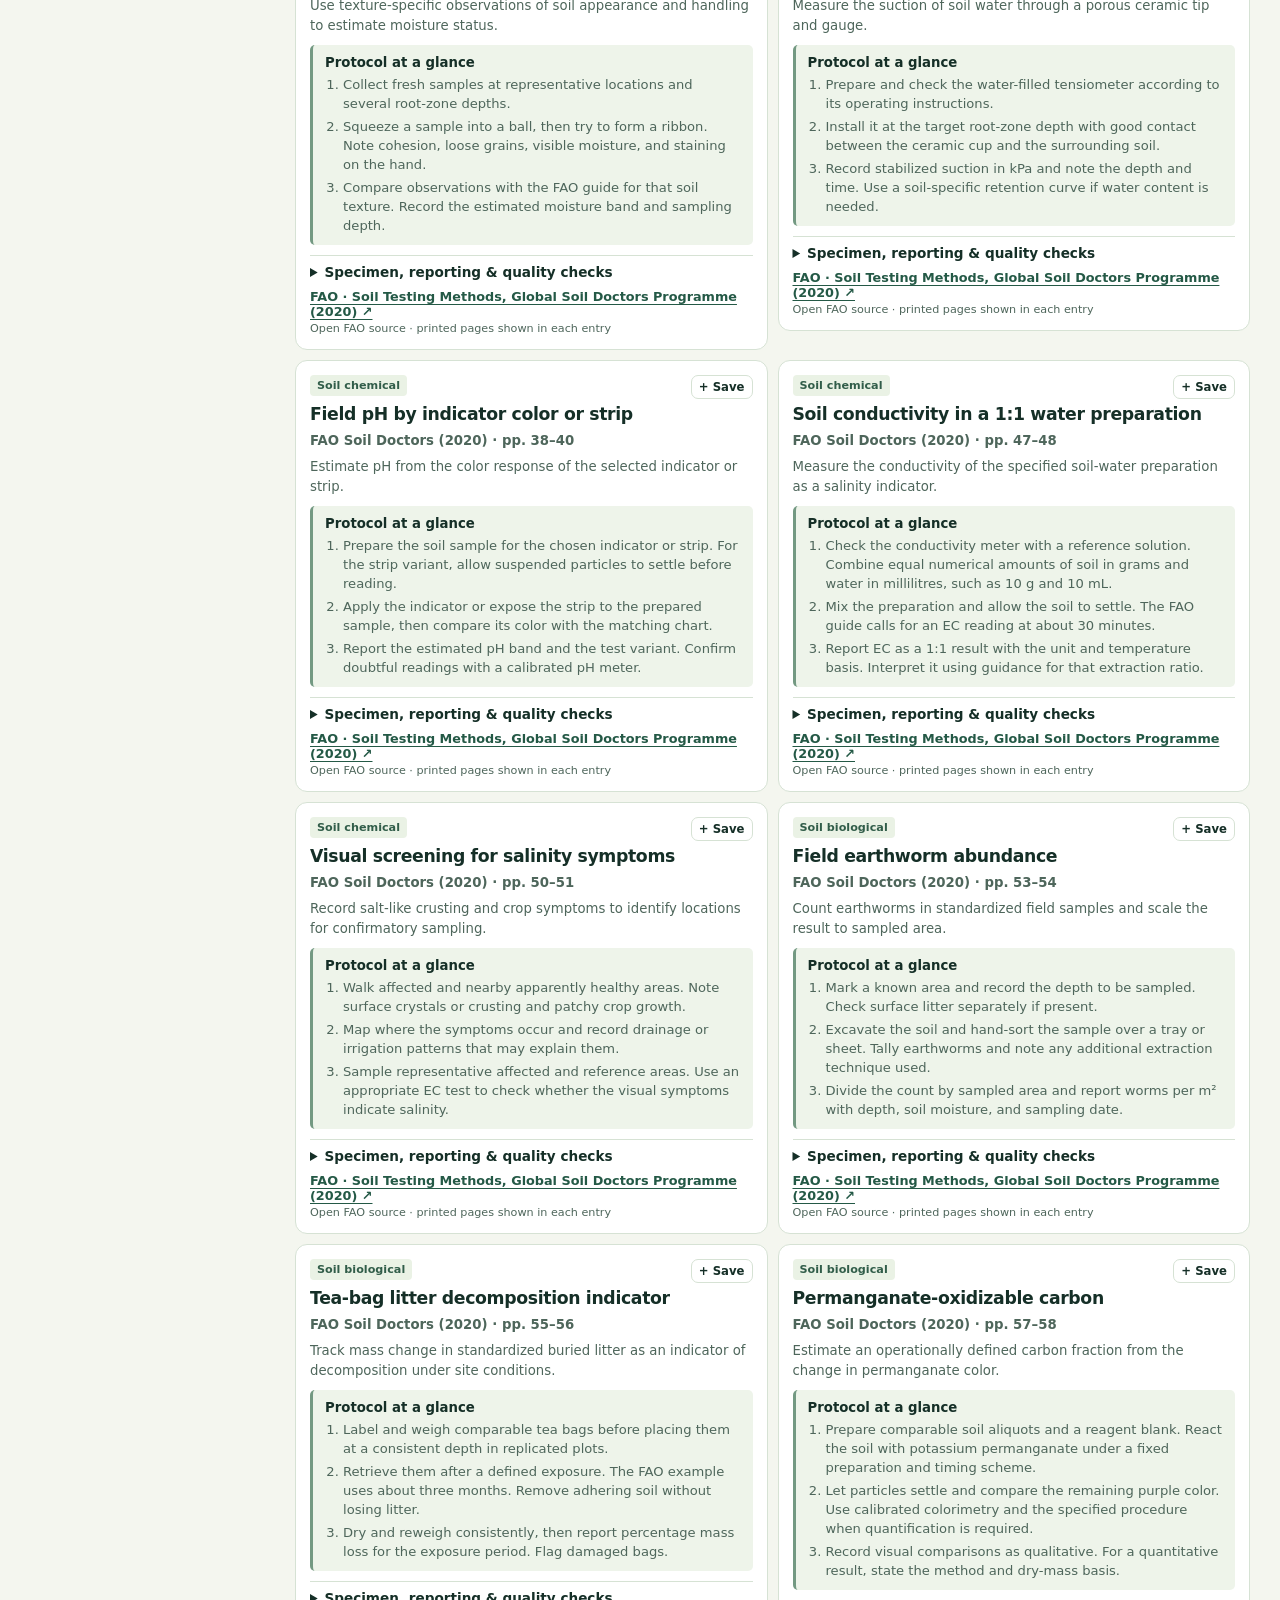
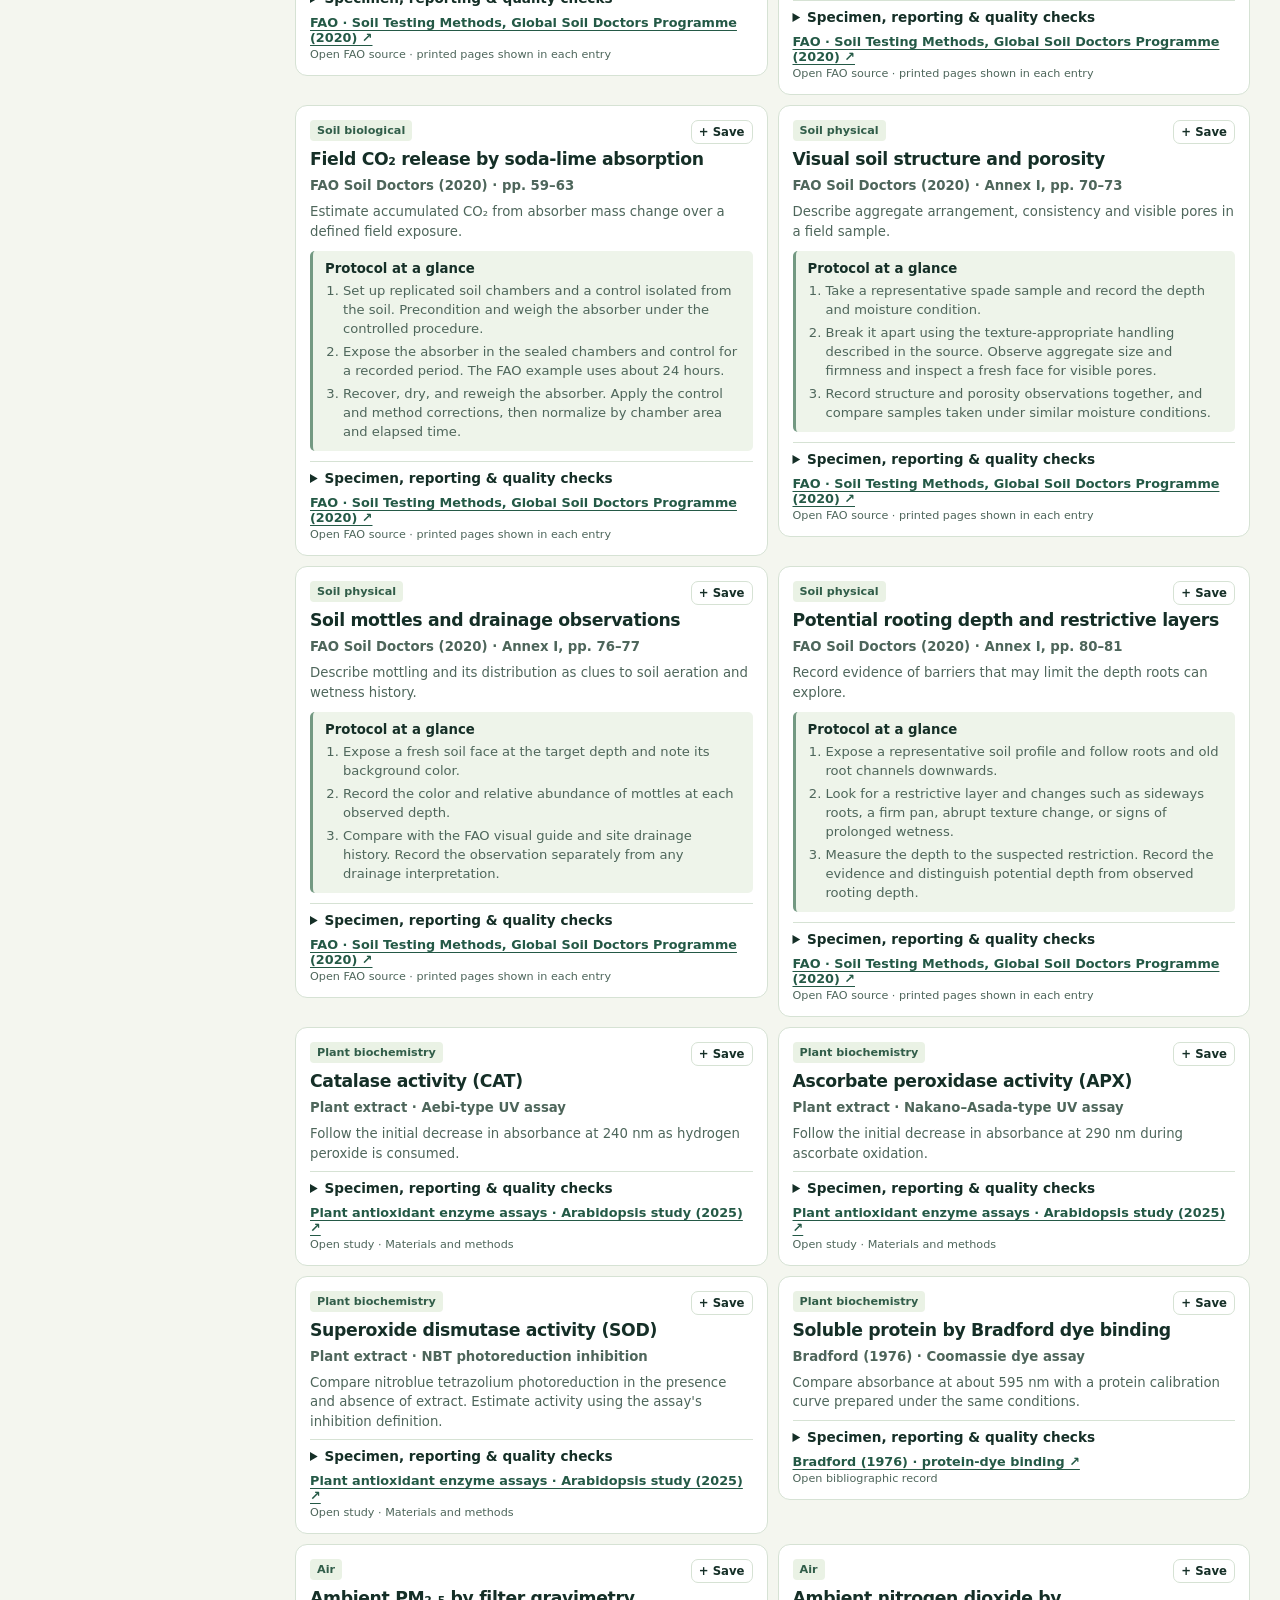
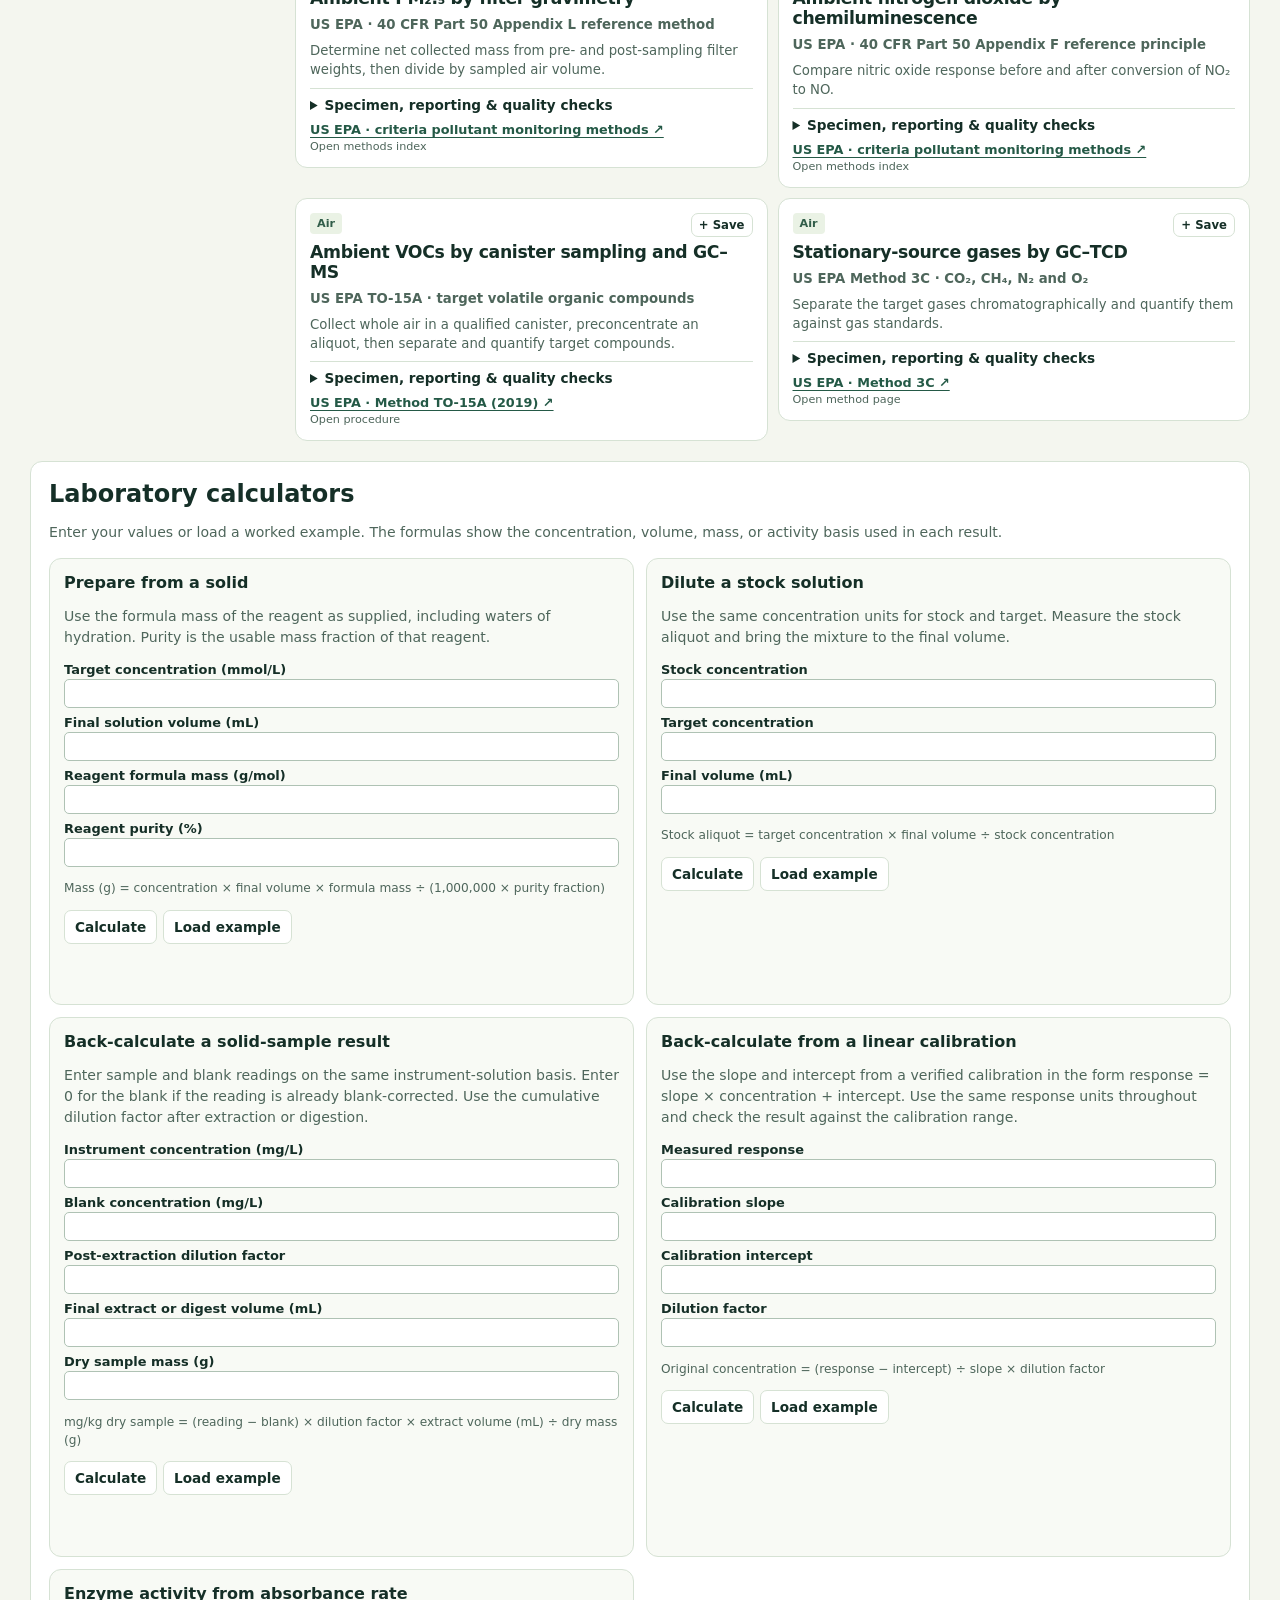
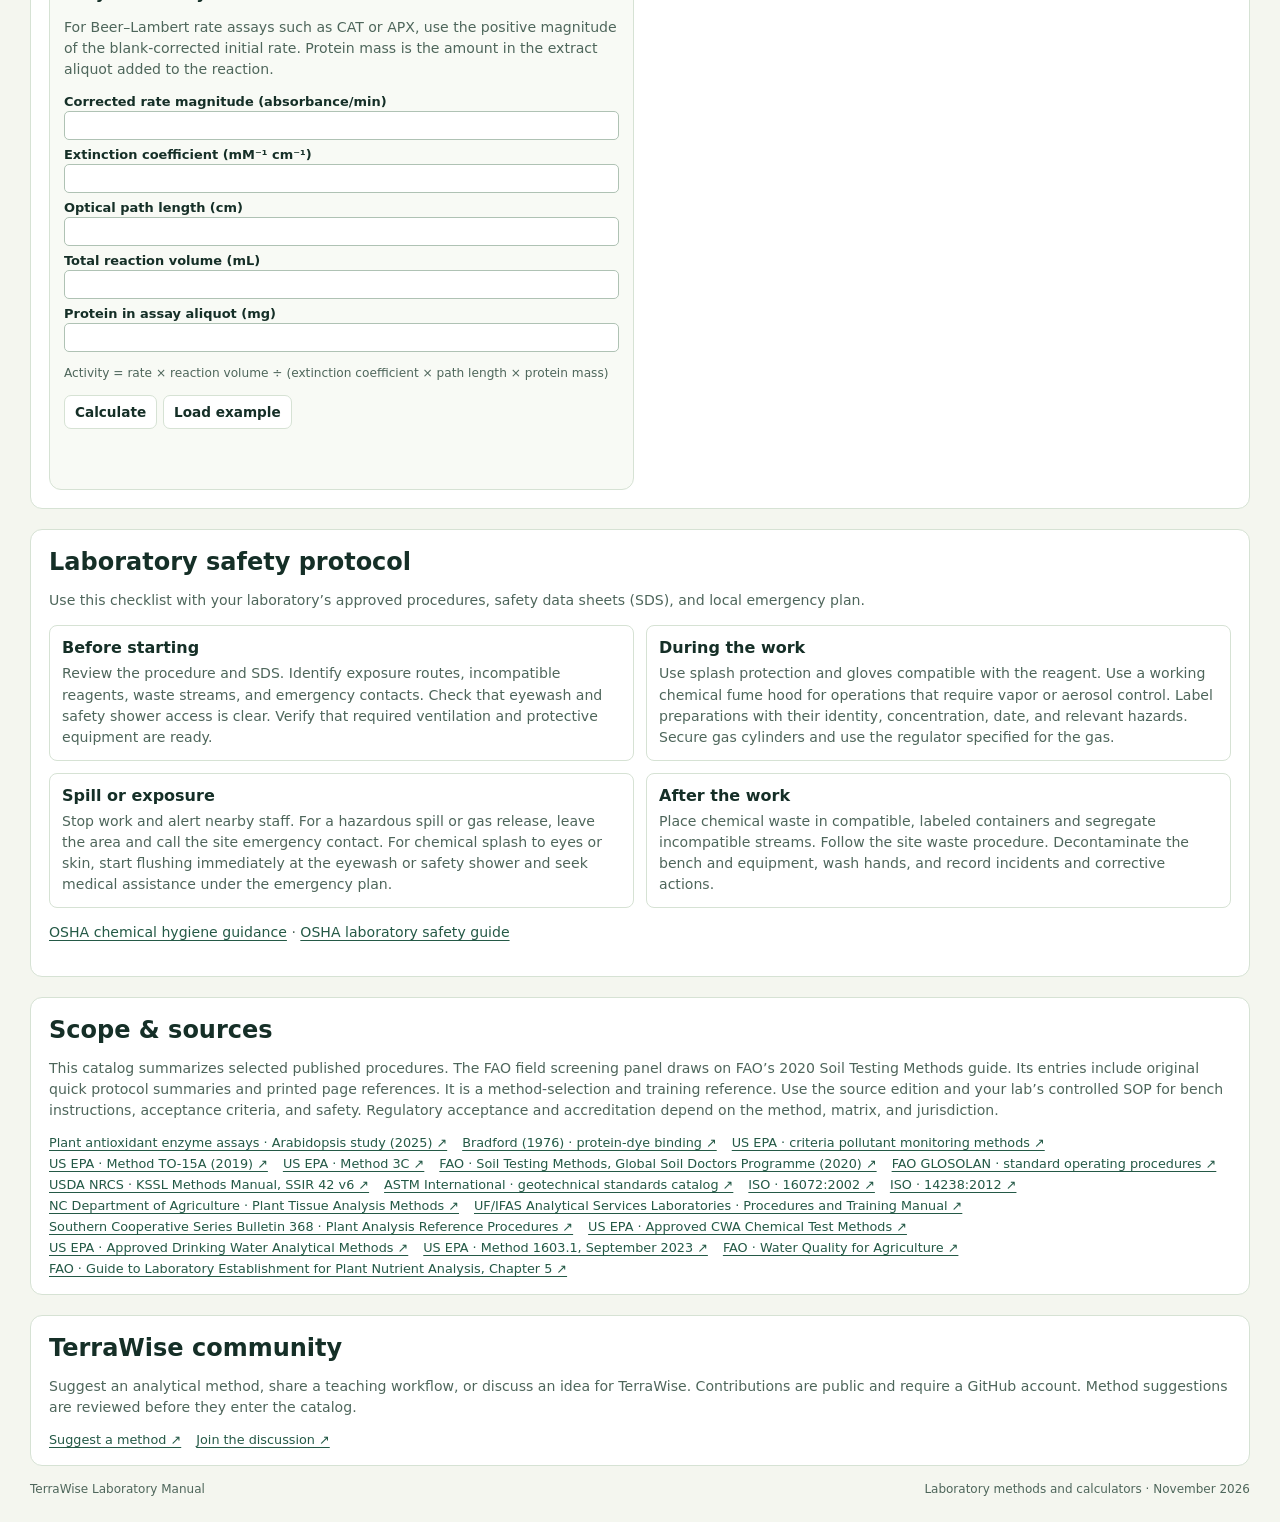
==== commit 603df738: "Add plant biochemistry, air methods, safety and lab calculators" ====
--- a/lab-manual/index.html
+++ b/lab-manual/index.html
@@ -3,14 +3,24 @@
 <head>
 <meta charset="utf-8">
 <meta name="viewport" content="width=device-width, initial-scale=1">
-<meta name="description" content="A searchable reference to analytical methods for soil, plant tissue and water.">
+<meta name="description" content="A searchable reference to analytical methods for soil, plant tissue, plant biochemistry, water, and air.">
 <title>Soil Laboratory Manual | TerraWise</title>
 <link rel="stylesheet" href="styles.css">
-<script src="methods.js?v=protocol-20261111" defer></script>
-<script src="manual.js?v=protocol-20261111" defer></script>
+<script src="methods.js?v=lab-tools-20261111" defer></script>
+<script src="manual.js?v=lab-tools-20261111" defer></script>
+<script src="calculators.js?v=lab-tools-20261111" defer></script>
 <style>
 .protocol{margin:10px 0;padding:10px 12px;background:#eef4ea;border-left:3px solid #739982;border-radius:5px}
 .protocol h4{margin:0 0 5px;font-size:.83rem}.protocol ol{margin:0;padding-left:18px;color:var(--muted);font-size:.82rem;line-height:1.45}.protocol li+li{margin-top:4px}
+.lab-jumps{display:flex;flex-wrap:wrap;gap:8px 16px;margin-top:14px}.lab-jumps a{color:white;font-size:.84rem;font-weight:700}
+.calculator-grid,.safety-grid{display:grid;grid-template-columns:repeat(2,minmax(0,1fr));gap:12px}
+.calculator{margin:0;background:#f8faf5}.calculator h3,.safety-grid h3{margin:0 0 6px;font-size:1rem}
+.calculator-fields{display:grid;gap:7px}.calculator-fields label{font-size:.81rem;font-weight:650}
+.calculator-fields input{display:block;width:100%;padding:6px;margin-top:2px;border:1px solid #afc2b4;border-radius:5px;background:white}
+.calculator-actions{display:flex;gap:6px;flex-wrap:wrap}.calculator .formula{font-size:.76rem}.calculator .calculator-result{min-height:1.3em;font-weight:750;color:var(--ink)}
+.safety-grid article{border:1px solid var(--line);border-radius:8px;padding:12px}.safety-grid p{margin:0}
+@media(max-width:620px){.calculator-grid,.safety-grid{grid-template-columns:1fr}}
+@media print{.lab-jumps,.calculator-actions{display:none}}
 </style>
 </head>
 <body>
@@ -20,8 +30,9 @@
     <p class="eyebrow">TERRAWISE FIELD GUIDES / 01</p>
     <p class="eyebrow" style="margin-top:6px">Project concept by Dr. Muhammad Farooq Qayyum</p>
     <h1>Soil Laboratory<br>Manual</h1>
-    <p>Find and compare analytical methods for soil, plant tissue, and water. Build a test plan and go directly to the source procedure.</p>
-    <div class="hero-stats"><span><b id="total">56</b> methods</span><span><b>5</b> categories</span><span><b>01</b> field update</span></div>
+    <p>Find and compare analytical methods for soil, plant tissue, plant biochemistry, water, and air. Build a test plan, check laboratory safety, and calculate solution or sample concentrations.</p>
+    <div class="hero-stats"><span><b id="total">64</b> methods</span><span><b>7</b> categories</span></div>
+    <div class="lab-jumps"><a href="#library-title">Browse methods ↓</a><a href="#calculators">Calculators ↓</a><a href="#lab-safety">Laboratory safety ↓</a></div>
   </section>
   <div class="layout">
     <aside class="sidebar">
@@ -64,6 +75,23 @@
       <div id="results" class="results"></div>
     </section>
   </div>
+  <section class="references" id="calculators" aria-labelledby="calculator-title">
+    <h2 id="calculator-title">Laboratory calculators</h2>
+    <p>Enter your values or load a worked example. The formulas show the concentration, volume, mass, or activity basis used in each result.</p>
+    <div id="calculator-grid" class="calculator-grid"></div>
+    <noscript>Enable JavaScript to use the calculators.</noscript>
+  </section>
+  <section class="references" id="lab-safety" aria-labelledby="safety-title">
+    <h2 id="safety-title">Laboratory safety protocol</h2>
+    <p>Use this checklist with your laboratory’s approved procedures, safety data sheets (SDS), and local emergency plan.</p>
+    <div class="safety-grid">
+      <article><h3>Before starting</h3><p>Review the procedure and SDS. Identify exposure routes, incompatible reagents, waste streams, and emergency contacts. Check that eyewash and safety shower access is clear. Verify that required ventilation and protective equipment are ready.</p></article>
+      <article><h3>During the work</h3><p>Use splash protection and gloves compatible with the reagent. Use a working chemical fume hood for operations that require vapor or aerosol control. Label preparations with their identity, concentration, date, and relevant hazards. Secure gas cylinders and use the regulator specified for the gas.</p></article>
+      <article><h3>Spill or exposure</h3><p>Stop work and alert nearby staff. For a hazardous spill or gas release, leave the area and call the site emergency contact. For chemical splash to eyes or skin, start flushing immediately at the eyewash or safety shower and seek medical assistance under the emergency plan.</p></article>
+      <article><h3>After the work</h3><p>Place chemical waste in compatible, labeled containers and segregate incompatible streams. Follow the site waste procedure. Decontaminate the bench and equipment, wash hands, and record incidents and corrective actions.</p></article>
+    </div>
+    <p><a href="https://www.osha.gov/laws-regs/regulations/standardnumber/1910/1910.1450AppA">OSHA chemical hygiene guidance</a> · <a href="https://www.osha.gov/sites/default/files/publications/OSHA3404LABORATORY-SAFETY-GUIDANCE.pdf">OSHA laboratory safety guide</a></p>
+  </section>
   <section class="references" id="references">
     <h2>Scope &amp; sources</h2>
     <p>This catalog summarizes selected published procedures. The FAO field screening panel draws on FAO’s 2020 Soil Testing Methods guide. Its entries include original quick protocol summaries and printed page references. It is a method-selection and training reference. Use the source edition and your lab’s controlled SOP for bench instructions, acceptance criteria, and safety. Regulatory acceptance and accreditation depend on the method, matrix, and jurisdiction.</p>
@@ -75,7 +103,7 @@
     <p>Suggest an analytical method, share a teaching workflow, or discuss an idea for TerraWise. Contributions are public and require a GitHub account. Method suggestions are reviewed before they enter the catalog.</p>
     <div class="sources"><a href="https://github.com/soilscientist70-crypto/terrawise-ai/issues/new?title=Method%20suggestion%3A%20&amp;body=Method%20name%20and%20sample%20matrix%3A%0A%0AAuthoritative%20procedure%20or%20DOI%3A%0A%0AWhat%20this%20method%20adds%20to%20the%20manual%3A%0A%0AReporting%20units%20and%20any%20limitations%3A%0A">Suggest a method ↗</a><a href="https://github.com/soilscientist70-crypto/terrawise-ai/issues/1">Join the discussion ↗</a></div>
   </section>
-  <footer>TerraWise Laboratory Manual <span>Field methods update · November 2026</span></footer>
+  <footer>TerraWise Laboratory Manual <span>Laboratory methods and calculators · November 2026</span></footer>
 </main>
 </body>
 </html>
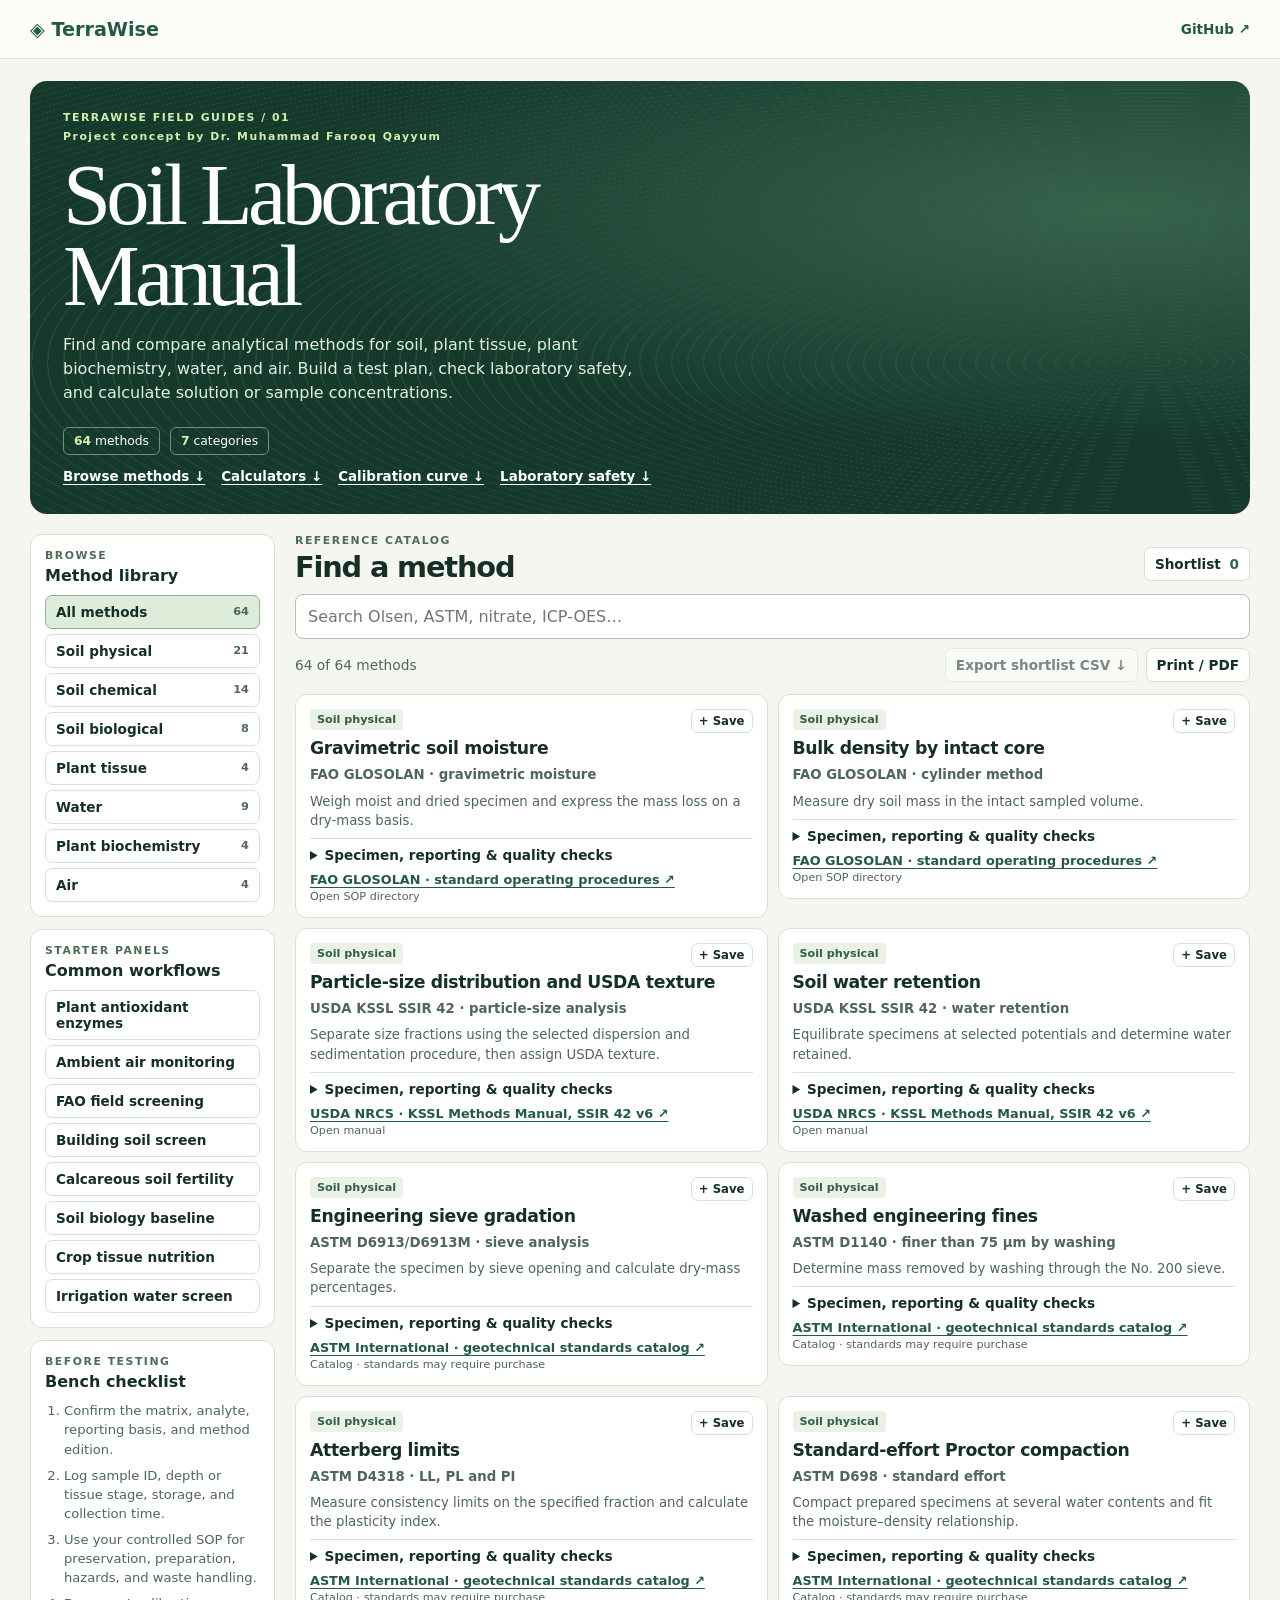
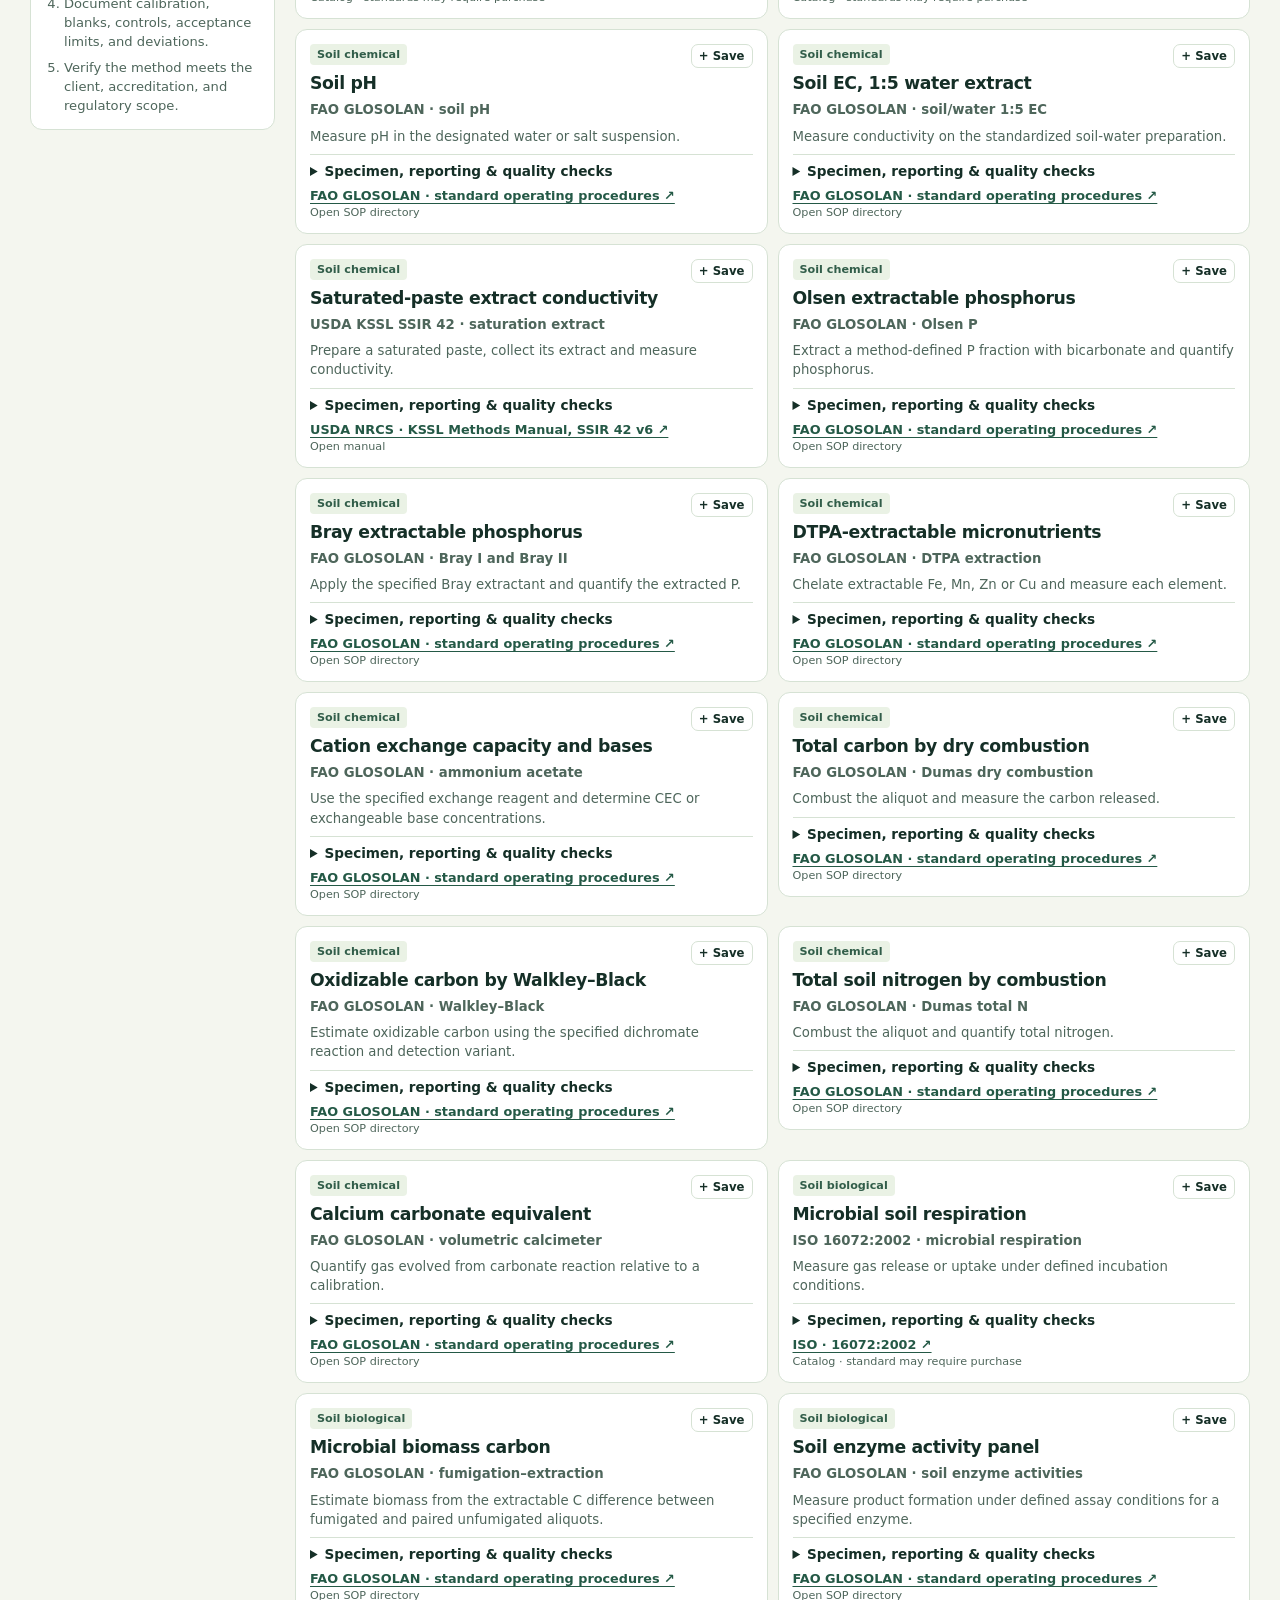
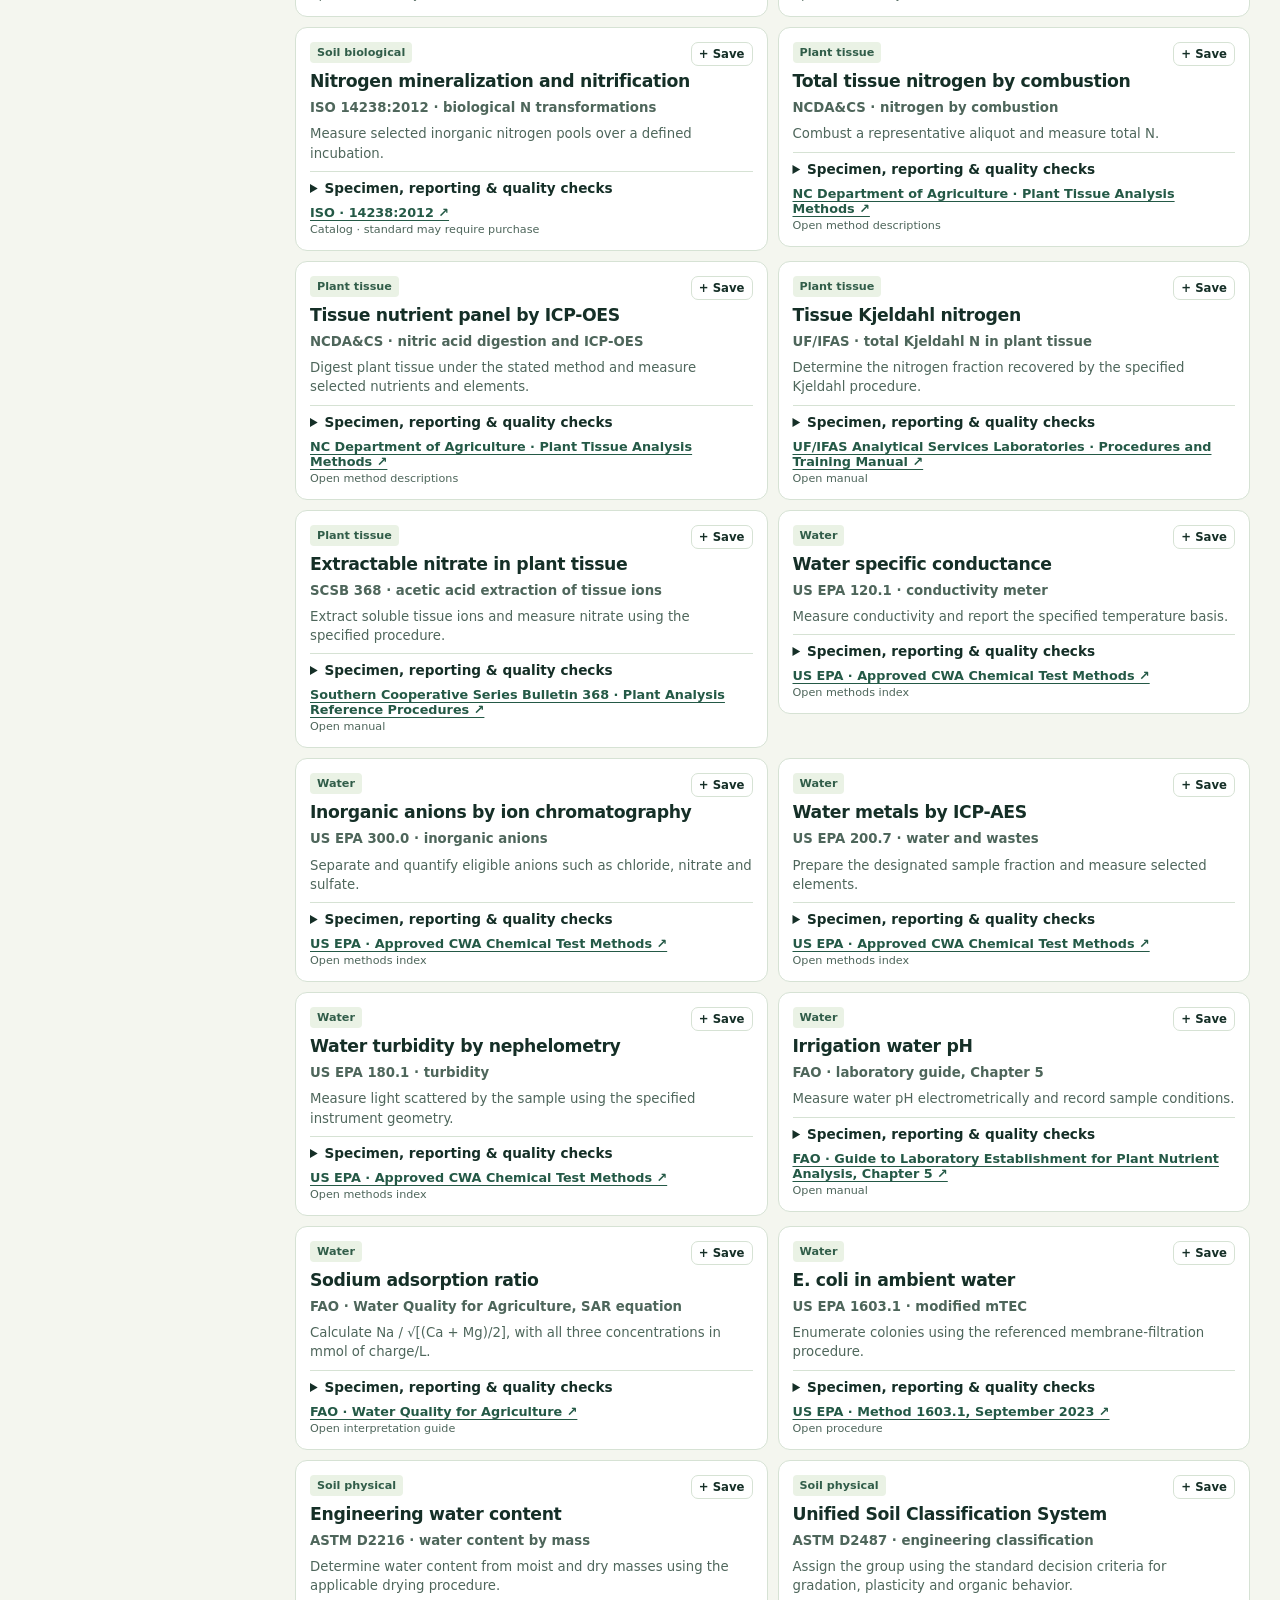
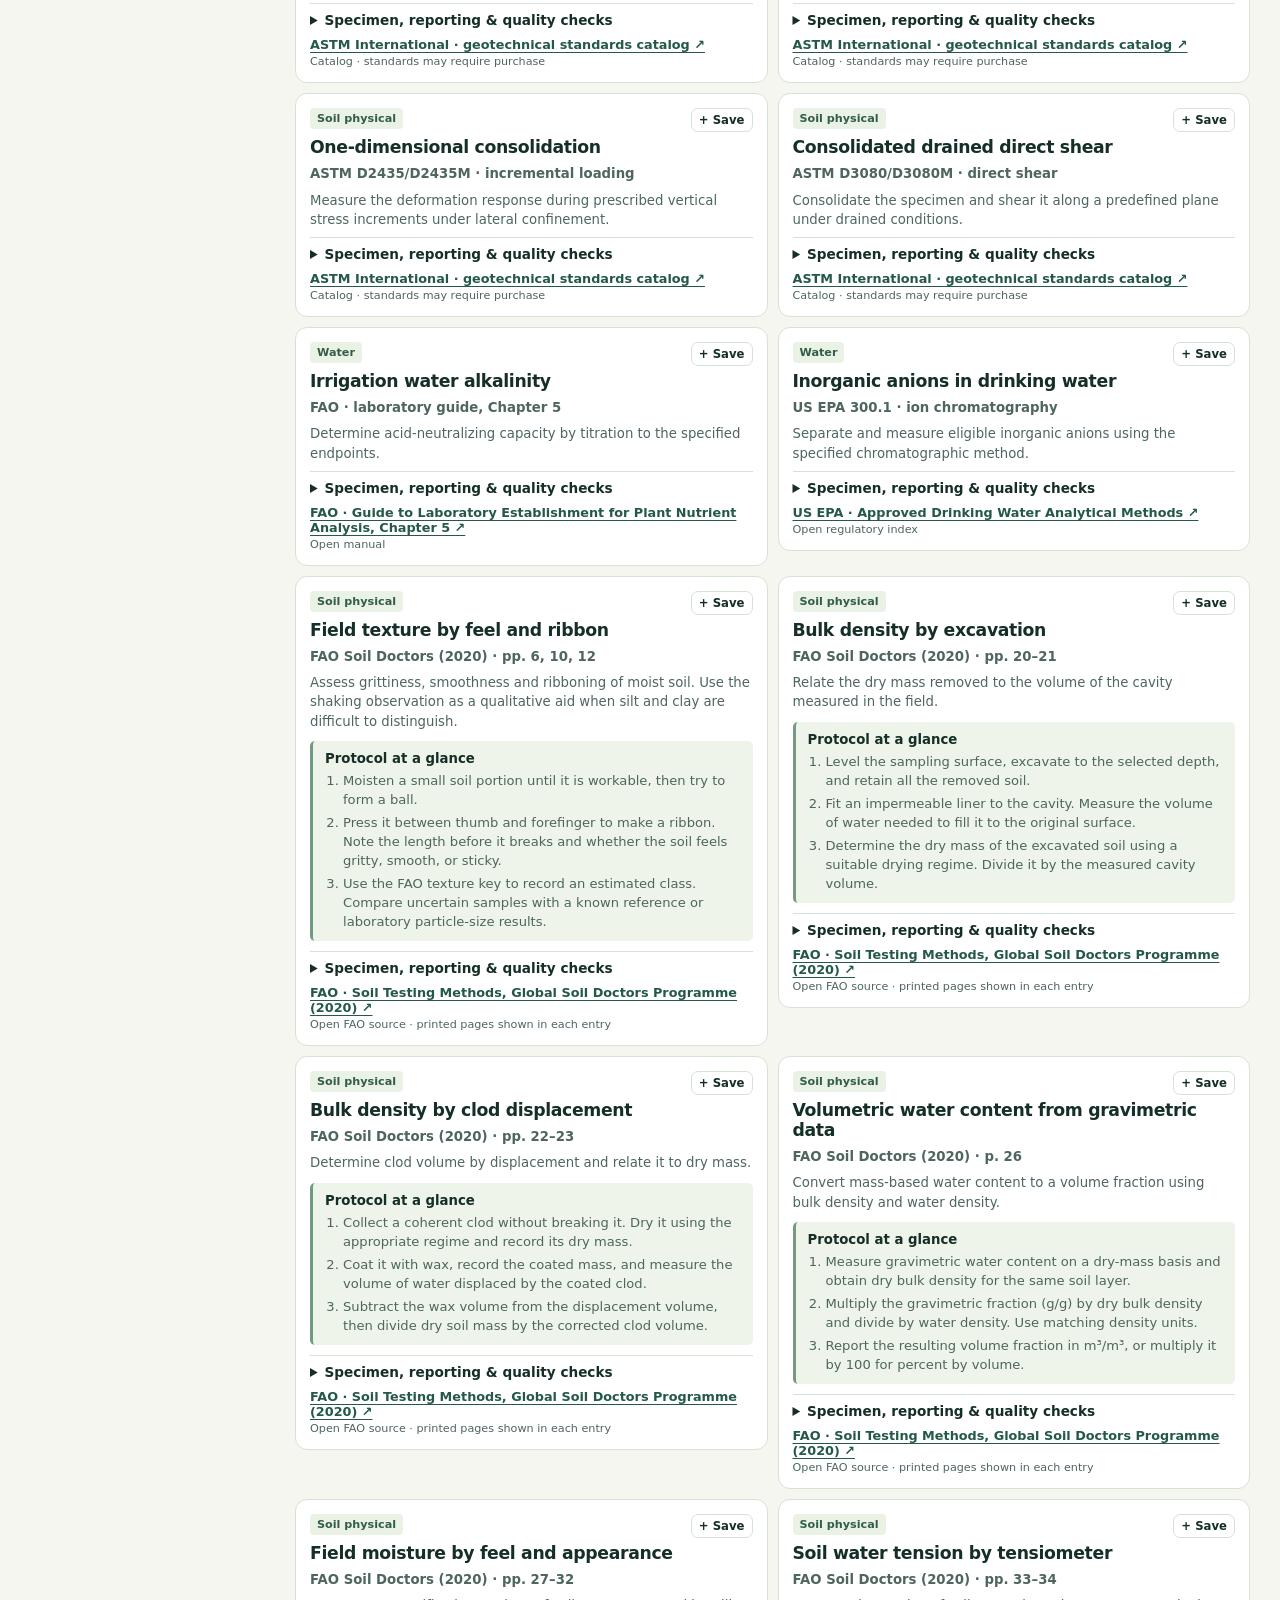
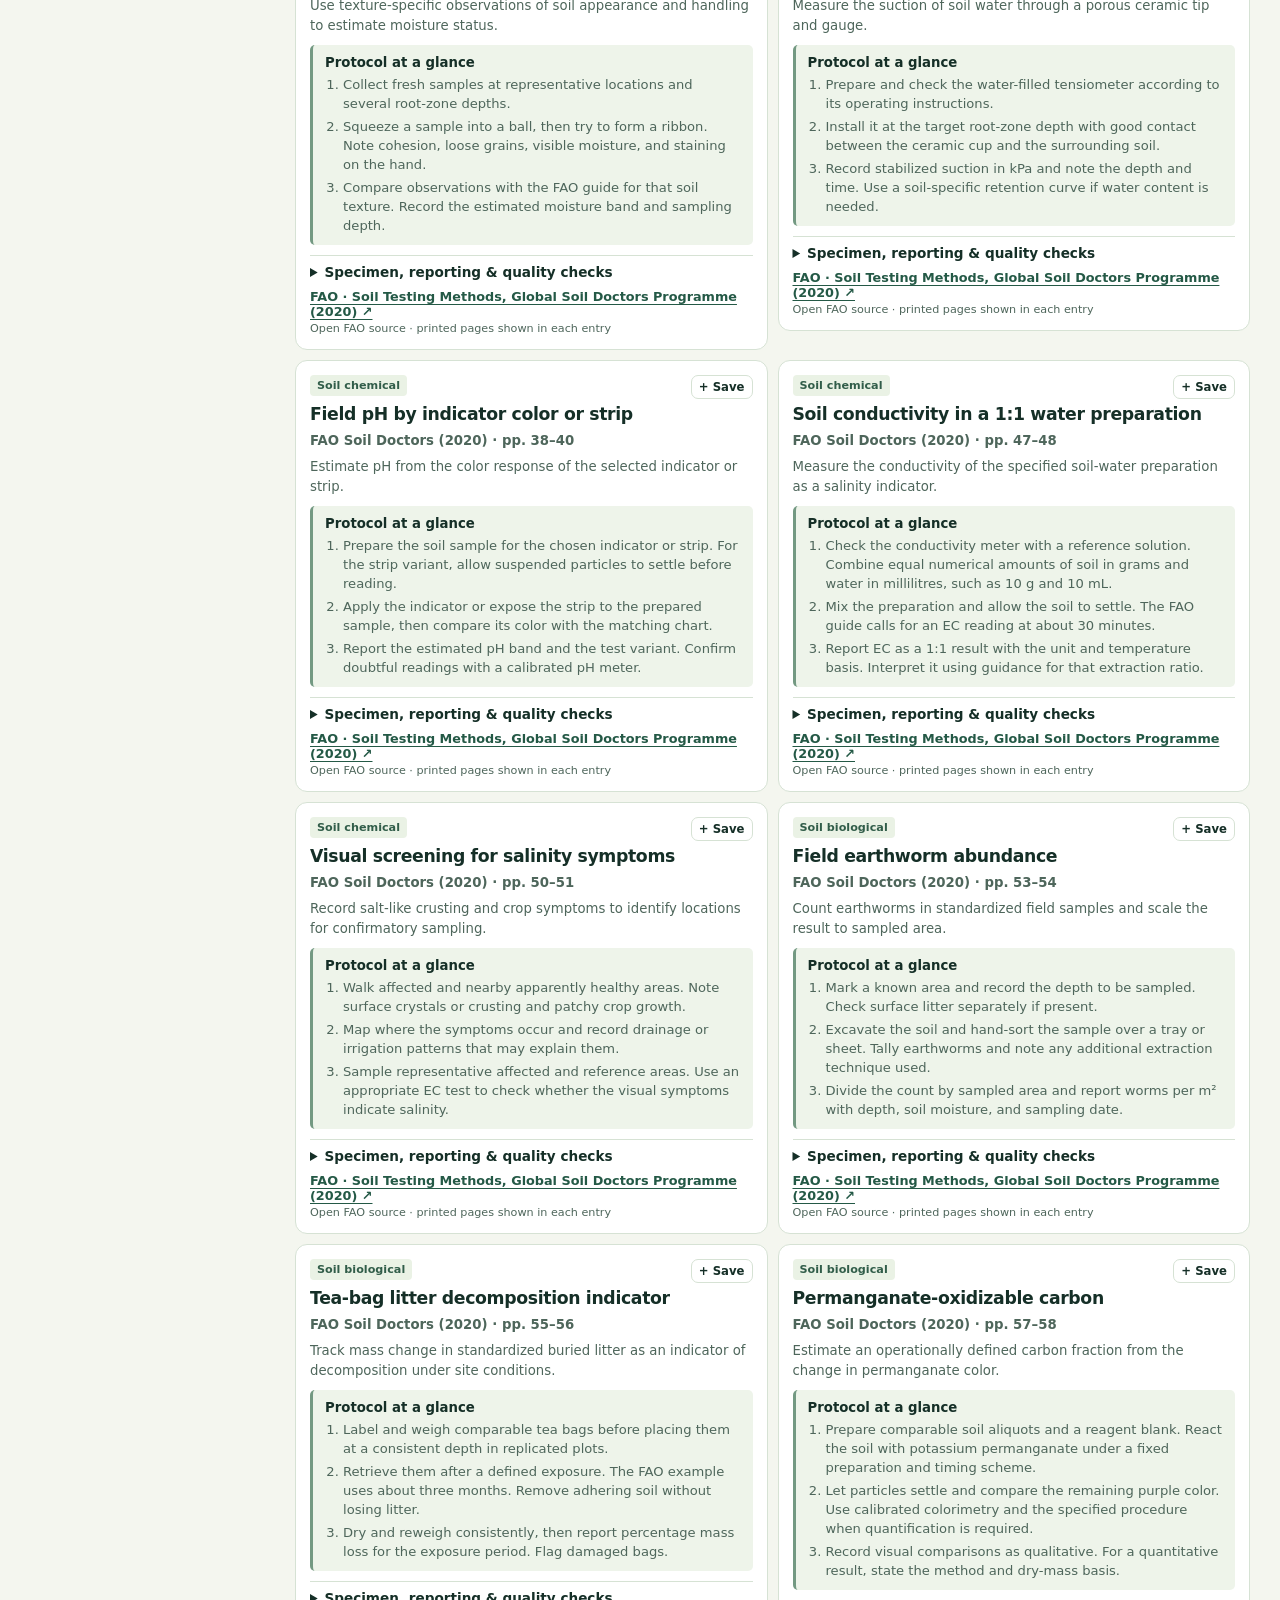
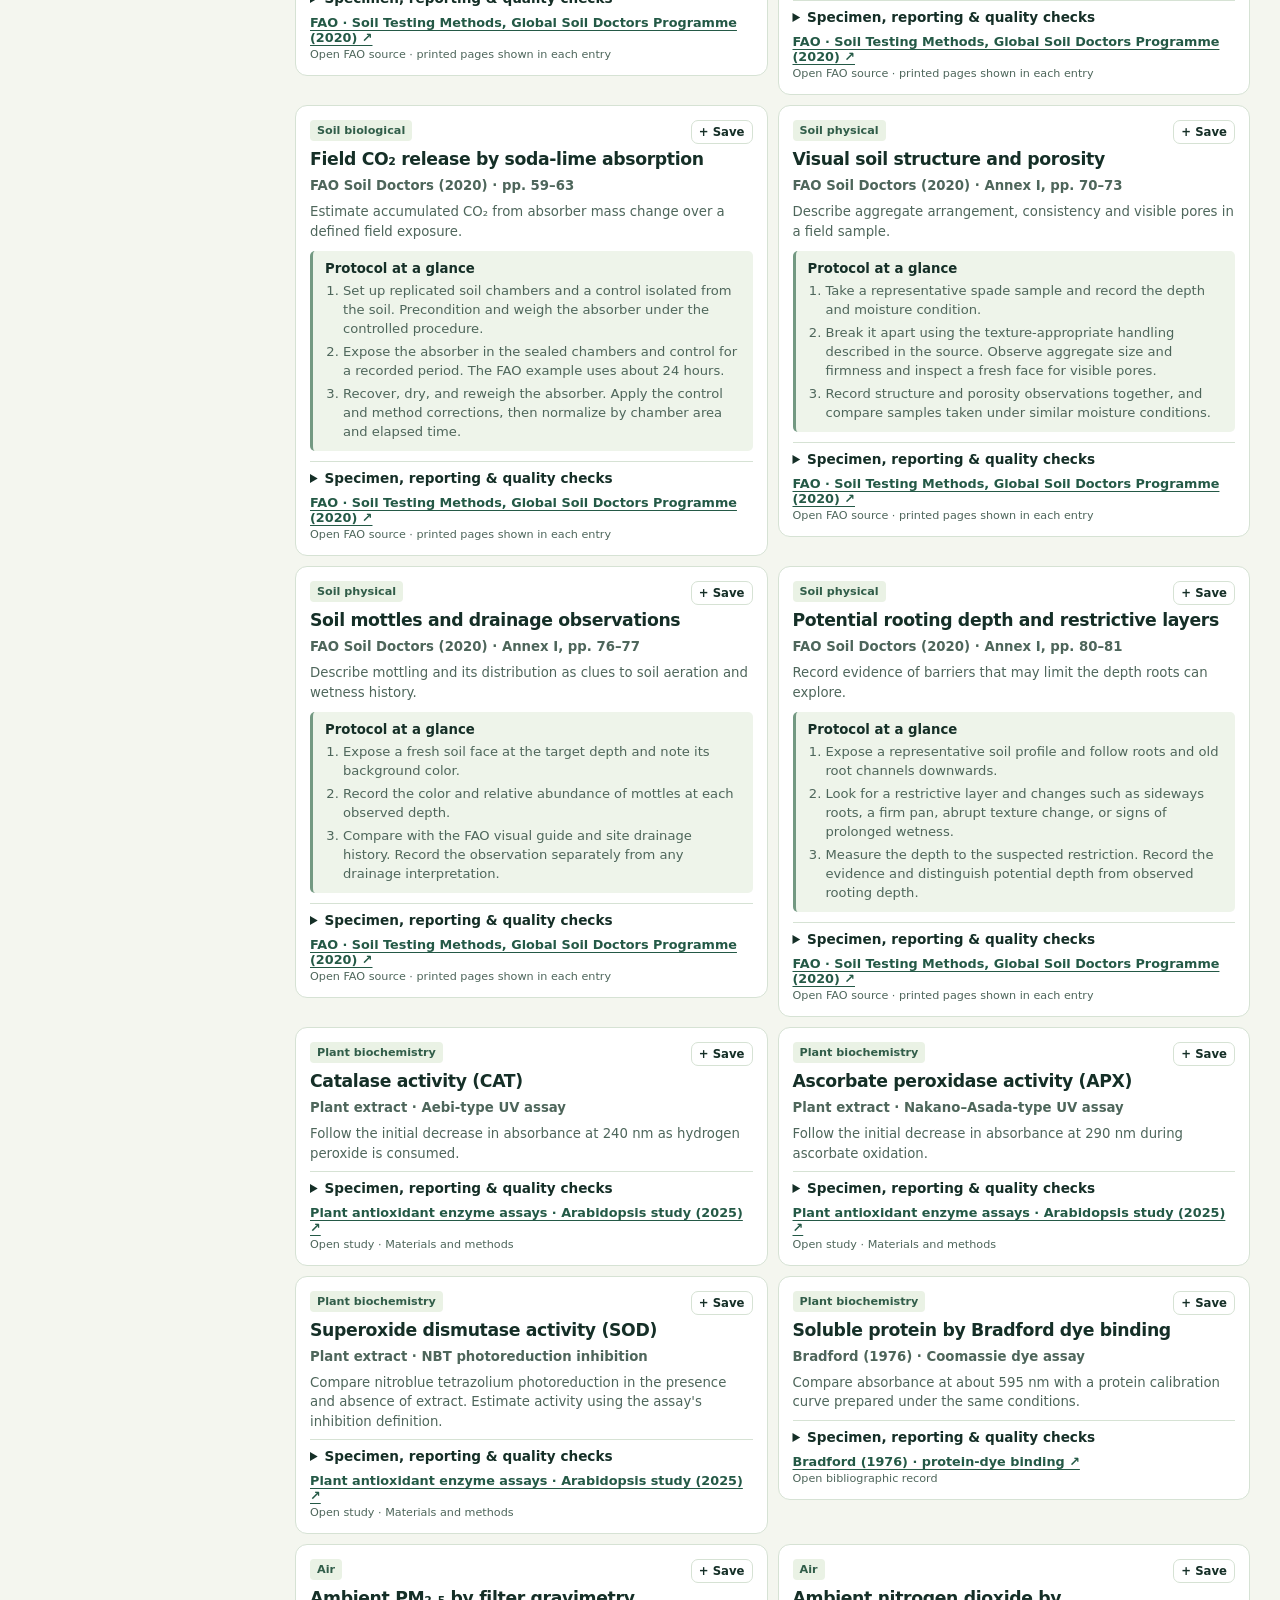
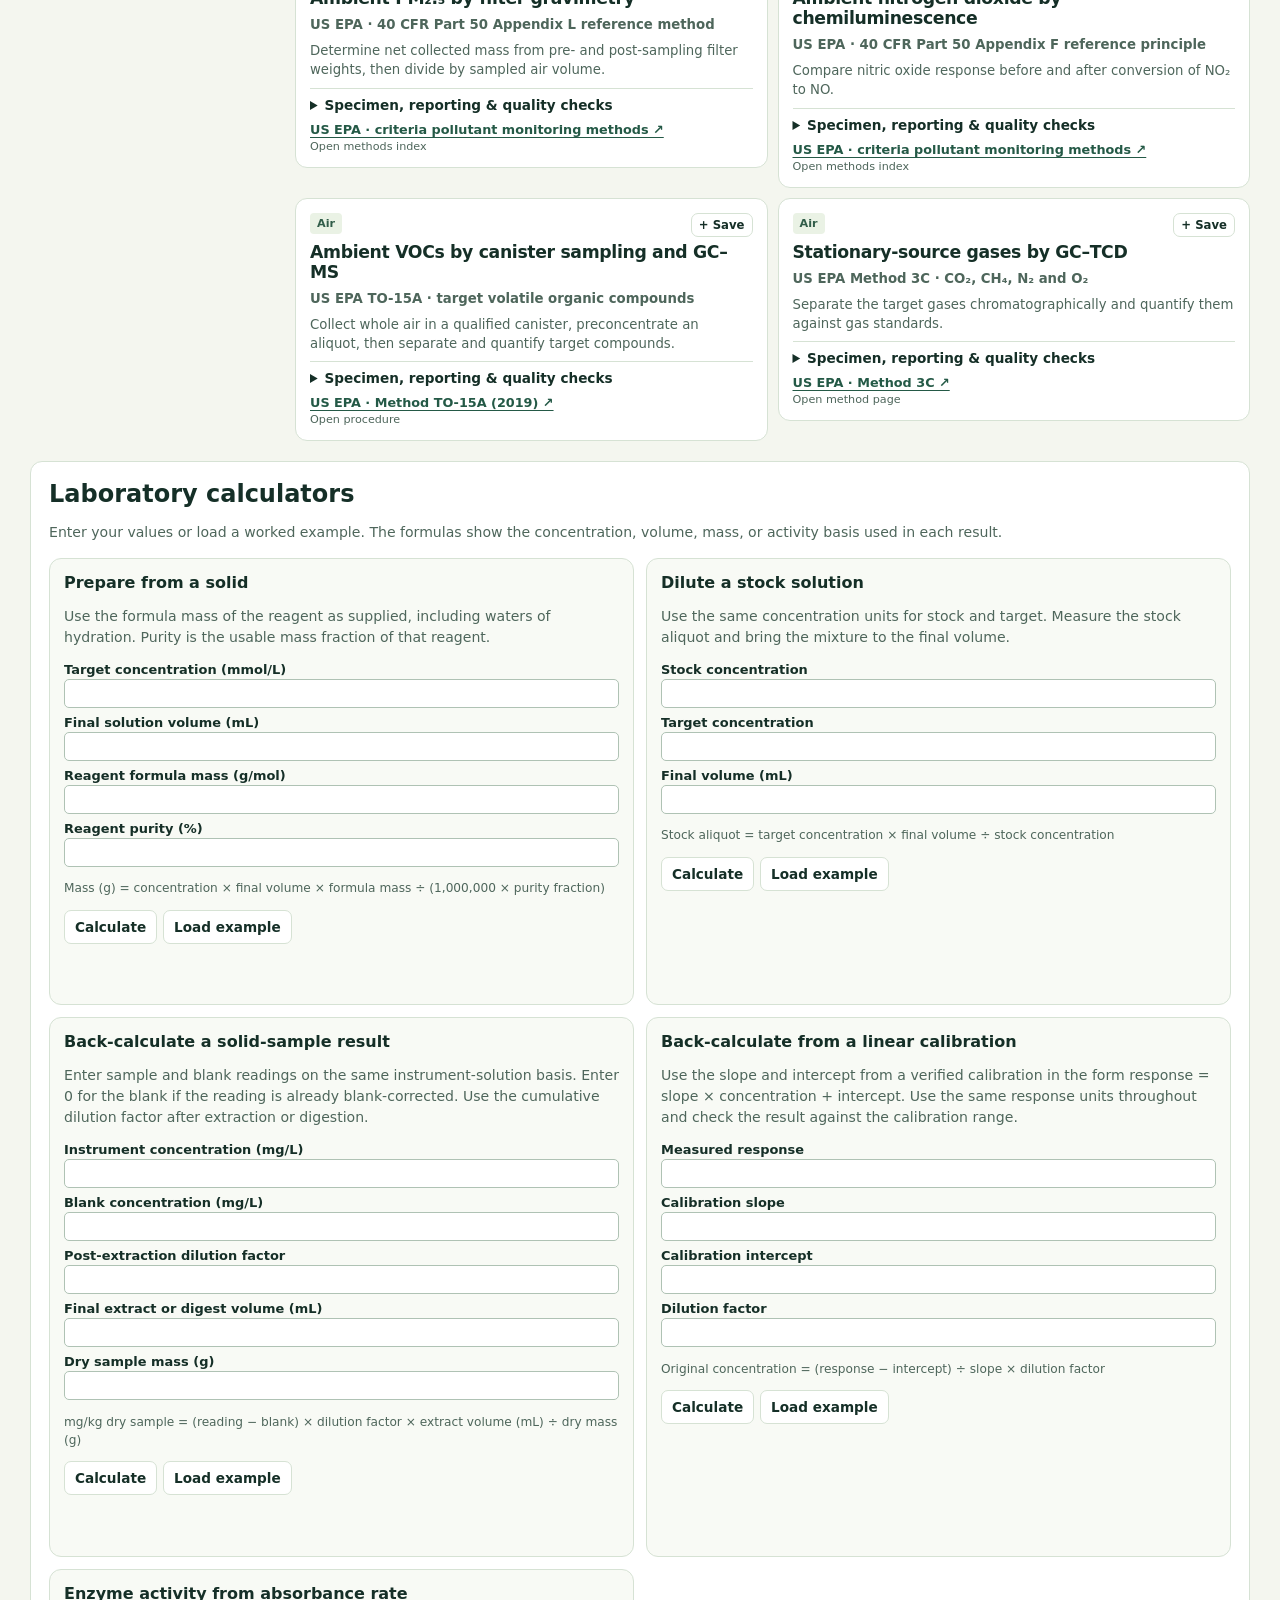
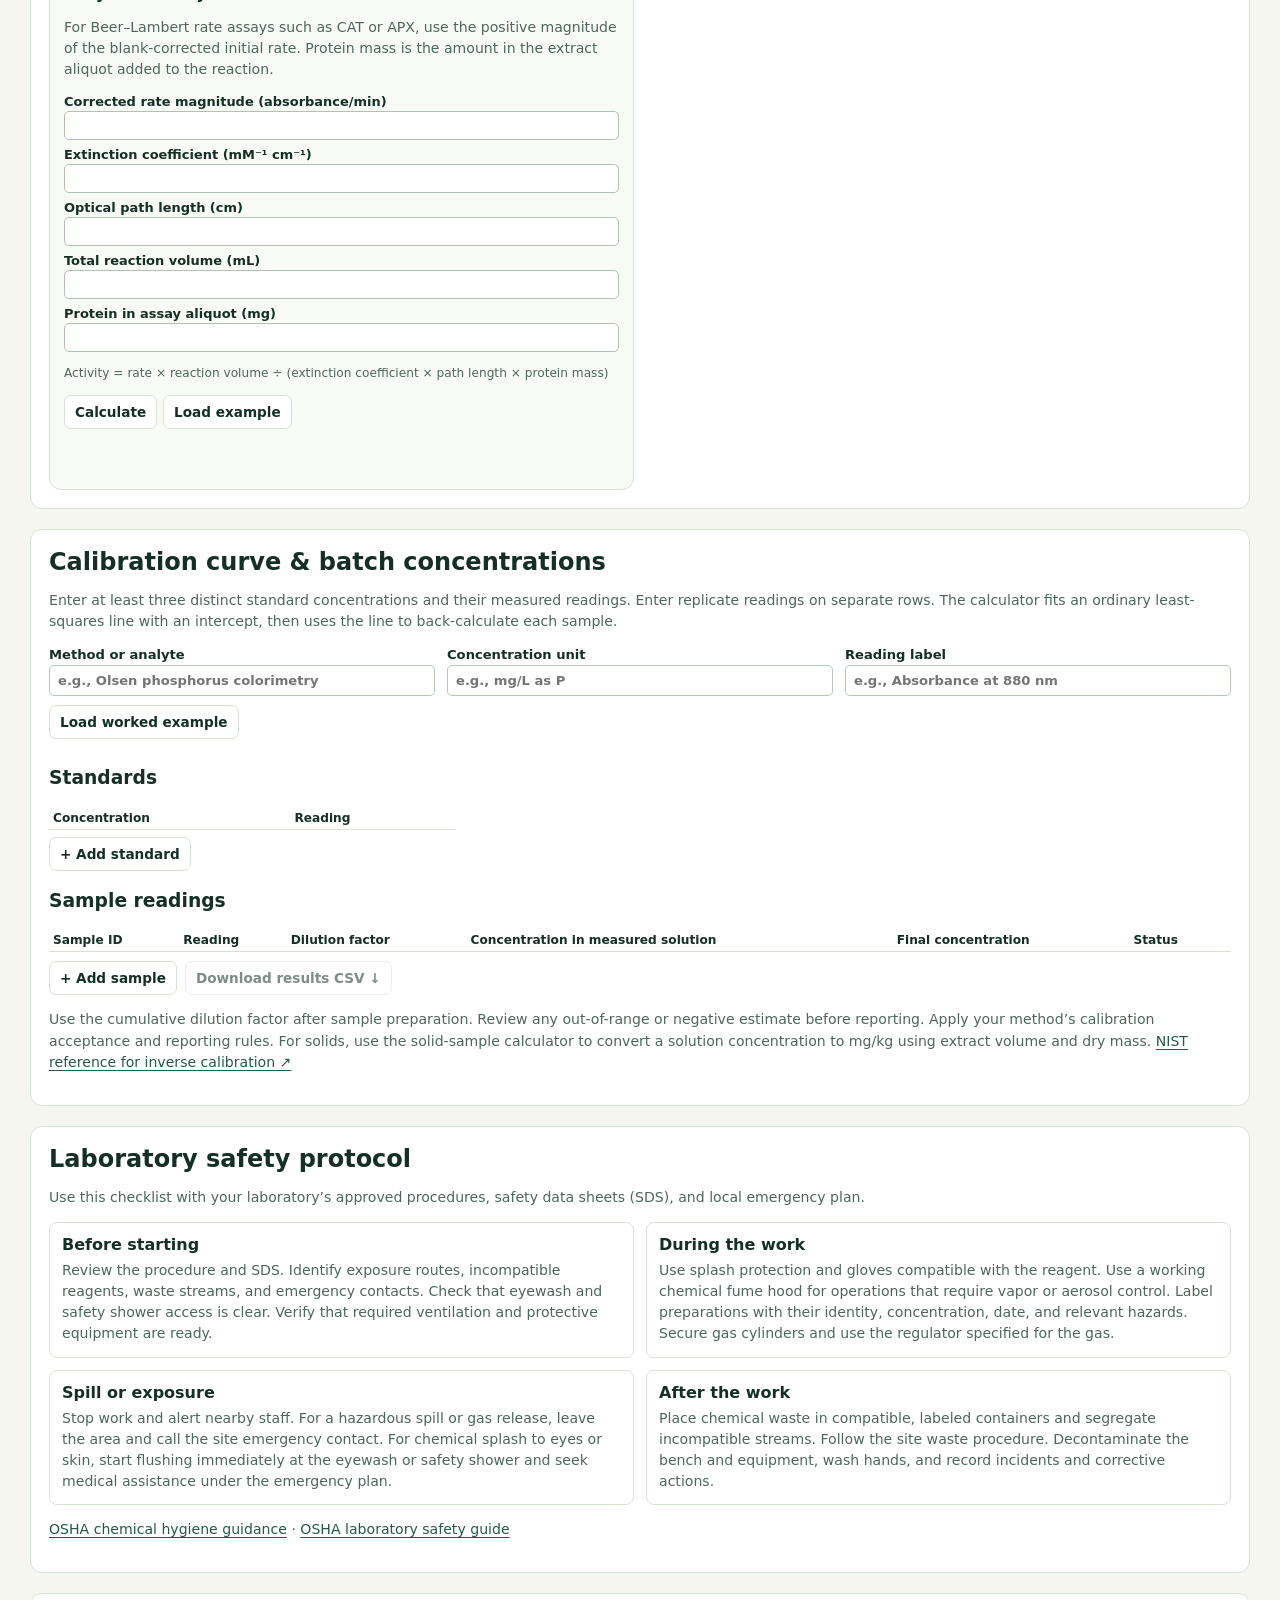
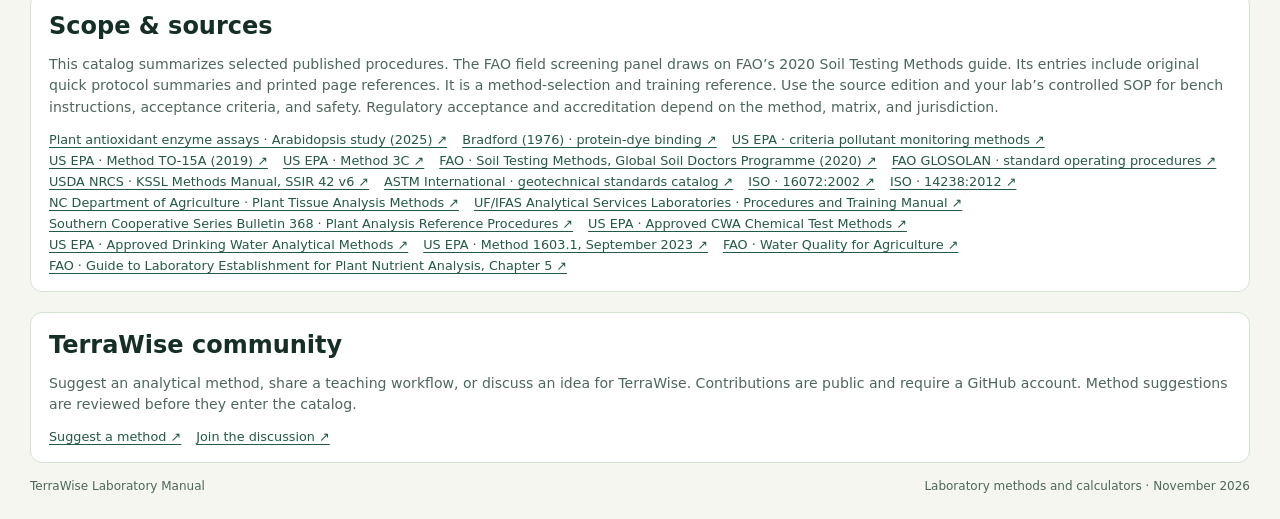
==== commit c247d672: "Add calibration curve and batch concentration calculator" ====
--- a/lab-manual/index.html
+++ b/lab-manual/index.html
@@ -9,6 +9,7 @@
 <script src="methods.js?v=lab-tools-20261111" defer></script>
 <script src="manual.js?v=lab-tools-20261111" defer></script>
 <script src="calculators.js?v=lab-tools-20261111" defer></script>
+<script src="calibration.js?v=1" defer></script>
 <style>
 .protocol{margin:10px 0;padding:10px 12px;background:#eef4ea;border-left:3px solid #739982;border-radius:5px}
 .protocol h4{margin:0 0 5px;font-size:.83rem}.protocol ol{margin:0;padding-left:18px;color:var(--muted);font-size:.82rem;line-height:1.45}.protocol li+li{margin-top:4px}
@@ -21,6 +22,12 @@
 .safety-grid article{border:1px solid var(--line);border-radius:8px;padding:12px}.safety-grid p{margin:0}
 @media(max-width:620px){.calculator-grid,.safety-grid{grid-template-columns:1fr}}
 @media print{.lab-jumps,.calculator-actions{display:none}}
+.curve-meta,.curve-layout{display:grid;gap:12px}.curve-meta{grid-template-columns:repeat(3,minmax(0,1fr))}.curve-layout{grid-template-columns:minmax(215px,.8fr) minmax(0,1.5fr);align-items:start;margin-top:10px}
+.curve-meta label{font-size:.82rem;font-weight:700}.curve-meta input,.curve-table input{width:100%;padding:7px 8px;border:1px solid #b4c7b9;border-radius:5px;background:white;color:var(--ink)}.curve-meta input{display:block;margin-top:3px}
+.curve-scroll{overflow:auto;margin:7px 0}.curve-table{width:100%;border-collapse:collapse;font-size:.84rem}.curve-table th,.curve-table td{text-align:left;vertical-align:middle;padding:4px;border-bottom:1px solid var(--line)}.curve-table th{font-size:.76rem}.curve-table input{min-width:62px}.curve-table button{padding:2px 8px}.curve-sample-table{min-width:690px}.curve-sample-table td:nth-child(6){min-width:114px}.curve-table .curve-flag{color:#87431c}
+.curve-actions{display:flex;gap:8px;flex-wrap:wrap;margin-top:9px}.curve-fit{display:flex;flex-wrap:wrap;gap:6px;margin:6px 0}.curve-fit div{background:#edf4e9;padding:6px 10px;border-radius:6px}.curve-fit dt{font-size:.72rem;color:var(--muted)}.curve-fit dd{margin:1px 0 0;font-size:.85rem;font-weight:750}.curve-figure{margin:8px 0;background:#fbfdf9;border:1px solid var(--line);border-radius:8px}.curve-figure canvas{display:block;width:100%;height:auto}.curve-figure figcaption{padding:0 10px 9px;color:var(--muted);font-size:.77rem}
+@media(max-width:720px){.curve-meta,.curve-layout{grid-template-columns:1fr}}
+@media print{.curve-actions,#curve-add-standards,.curve-table button{display:none}}
 </style>
 </head>
 <body>
@@ -32,7 +39,7 @@
     <h1>Soil Laboratory<br>Manual</h1>
     <p>Find and compare analytical methods for soil, plant tissue, plant biochemistry, water, and air. Build a test plan, check laboratory safety, and calculate solution or sample concentrations.</p>
     <div class="hero-stats"><span><b id="total">64</b> methods</span><span><b>7</b> categories</span></div>
-    <div class="lab-jumps"><a href="#library-title">Browse methods ↓</a><a href="#calculators">Calculators ↓</a><a href="#lab-safety">Laboratory safety ↓</a></div>
+    <div class="lab-jumps"><a href="#library-title">Browse methods ↓</a><a href="#calculators">Calculators ↓</a><a href="#calibration-curve">Calibration curve ↓</a><a href="#lab-safety">Laboratory safety ↓</a></div>
   </section>
   <div class="layout">
     <aside class="sidebar">
@@ -81,6 +88,49 @@
     <div id="calculator-grid" class="calculator-grid"></div>
     <noscript>Enable JavaScript to use the calculators.</noscript>
   </section>
+  <section class="references" id="calibration-curve" aria-labelledby="curve-title">
+    <h2 id="curve-title">Calibration curve &amp; batch concentrations</h2>
+    <p>Enter at least three distinct standard concentrations and their measured readings. Enter replicate readings on separate rows. The calculator fits an ordinary least-squares line with an intercept, then uses the line to back-calculate each sample.</p>
+    <div class="curve-meta">
+      <label>Method or analyte<input id="curve-method" type="text" maxlength="80" placeholder="e.g., Olsen phosphorus colorimetry"></label>
+      <label>Concentration unit<input id="curve-unit" type="text" maxlength="30" placeholder="e.g., mg/L as P"></label>
+      <label>Reading label<input id="curve-response" type="text" maxlength="50" placeholder="e.g., Absorbance at 880 nm"></label>
+    </div>
+    <div class="curve-actions"><button id="curve-example" type="button">Load worked example</button></div>
+    <div class="curve-layout">
+      <div>
+        <h3>Standards</h3>
+        <div class="curve-scroll"><table class="curve-table">
+          <thead><tr><th scope="col">Concentration</th><th scope="col">Reading</th><th scope="col"><span class="sr">Remove</span></th></tr></thead>
+          <tbody id="curve-standards"></tbody>
+        </table></div>
+        <button id="curve-add-standards" type="button">+ Add standard</button>
+      </div>
+      <div>
+        <p id="curve-status" role="status"></p>
+        <div id="curve-model" hidden>
+          <dl class="curve-fit">
+            <div><dt>Equation</dt><dd id="curve-equation"></dd></div>
+            <div><dt>Slope</dt><dd id="curve-slope"></dd></div>
+            <div><dt>Intercept</dt><dd id="curve-intercept"></dd></div>
+            <div><dt>R²</dt><dd id="curve-r2"></dd></div>
+          </dl>
+          <figure class="curve-figure">
+            <canvas id="curve-chart" width="660" height="330" role="img" aria-label="Scatter plot of standard concentrations and readings with the fitted line"></canvas>
+            <figcaption>Dots show measured standards. The line shows the fitted response over the standards’ concentration range.</figcaption>
+          </figure>
+        </div>
+      </div>
+    </div>
+    <h3>Sample readings</h3>
+    <p id="curve-sample-basis"></p>
+    <div class="curve-scroll"><table class="curve-table curve-sample-table">
+      <thead><tr><th scope="col">Sample ID</th><th scope="col">Reading</th><th scope="col">Dilution factor</th><th scope="col">Concentration in measured solution</th><th scope="col">Final concentration</th><th scope="col">Status</th><th scope="col"><span class="sr">Remove</span></th></tr></thead>
+      <tbody id="curve-samples"></tbody>
+    </table></div>
+    <div class="curve-actions"><button id="curve-add-samples" type="button">+ Add sample</button><button id="curve-download" type="button" disabled>Download results CSV ↓</button></div>
+    <p>Use the cumulative dilution factor after sample preparation. Review any out-of-range or negative estimate before reporting. Apply your method’s calibration acceptance and reporting rules. For solids, use the solid-sample calculator to convert a solution concentration to mg/kg using extract volume and dry mass. <a href="https://itl.nist.gov/div898/handbook/mpc/section3/mpc366.htm">NIST reference for inverse calibration ↗</a></p>
+  </section>
   <section class="references" id="lab-safety" aria-labelledby="safety-title">
     <h2 id="safety-title">Laboratory safety protocol</h2>
     <p>Use this checklist with your laboratory’s approved procedures, safety data sheets (SDS), and local emergency plan.</p>
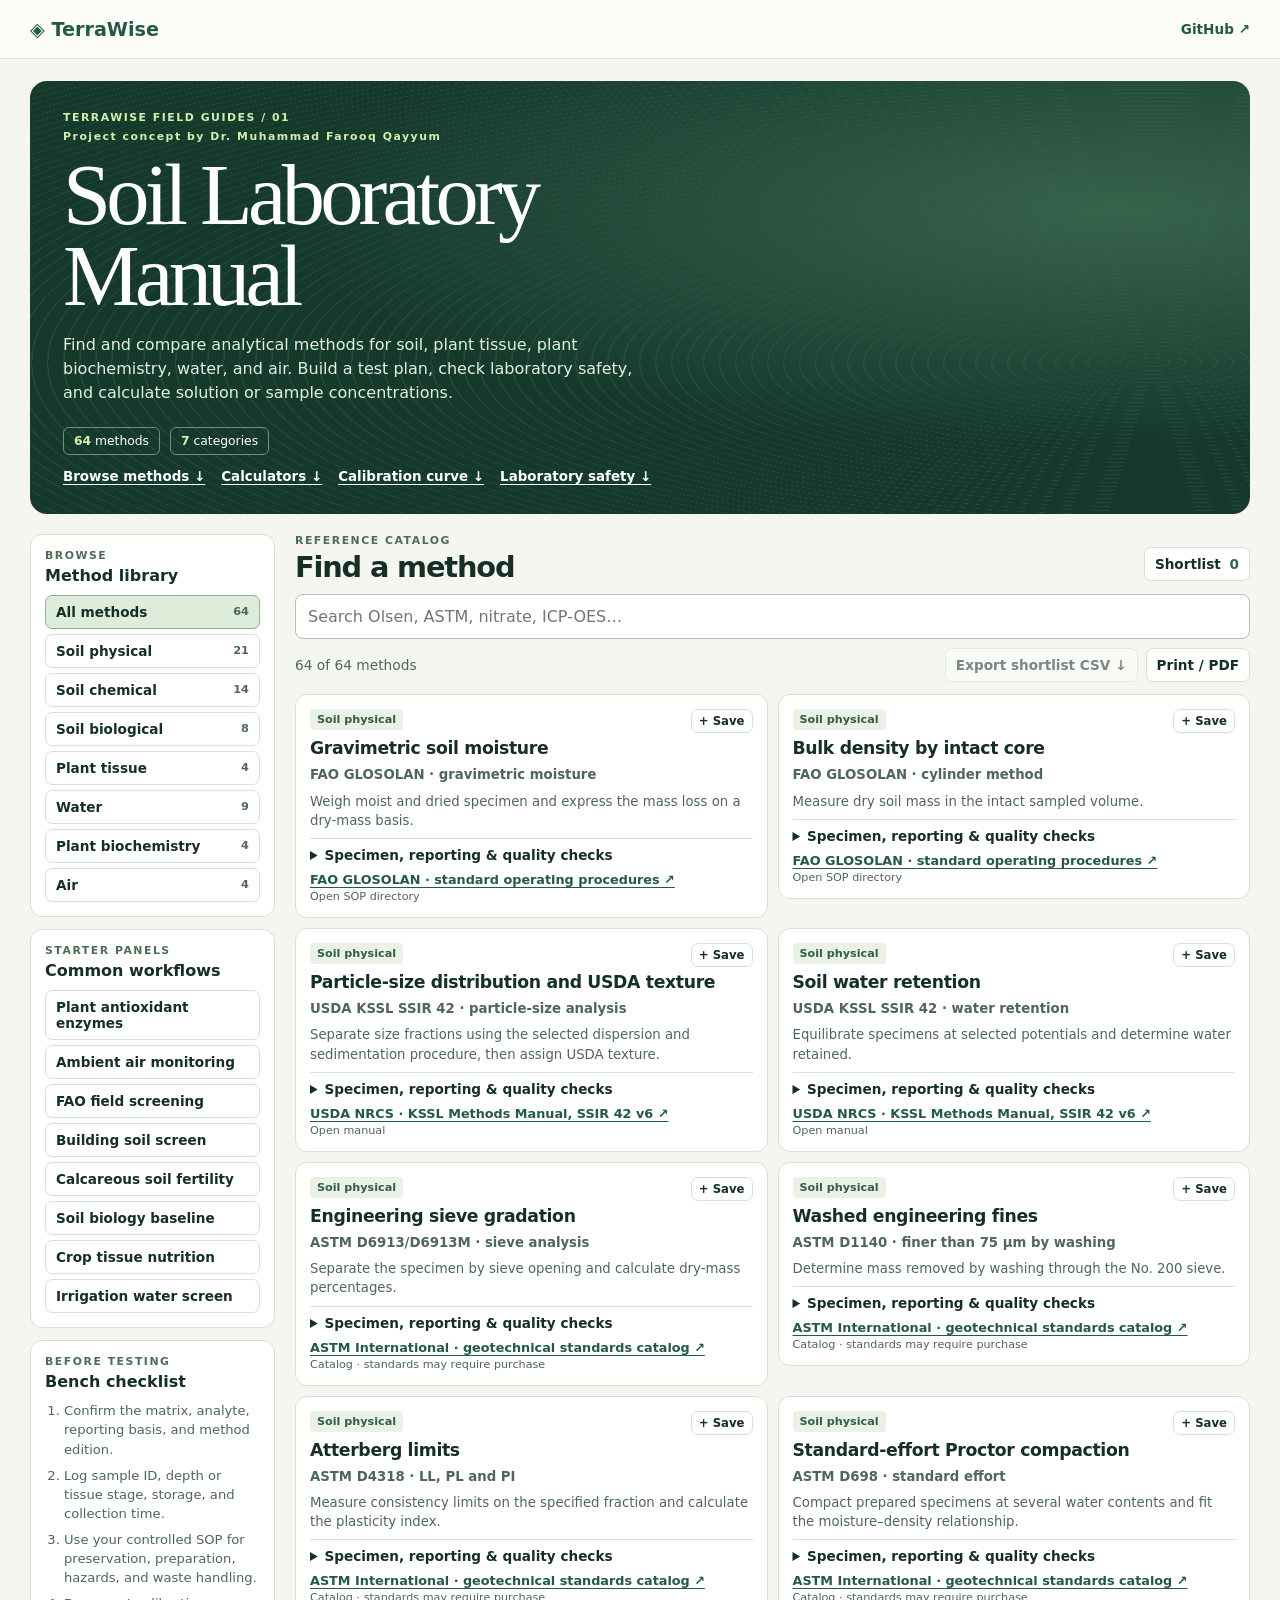
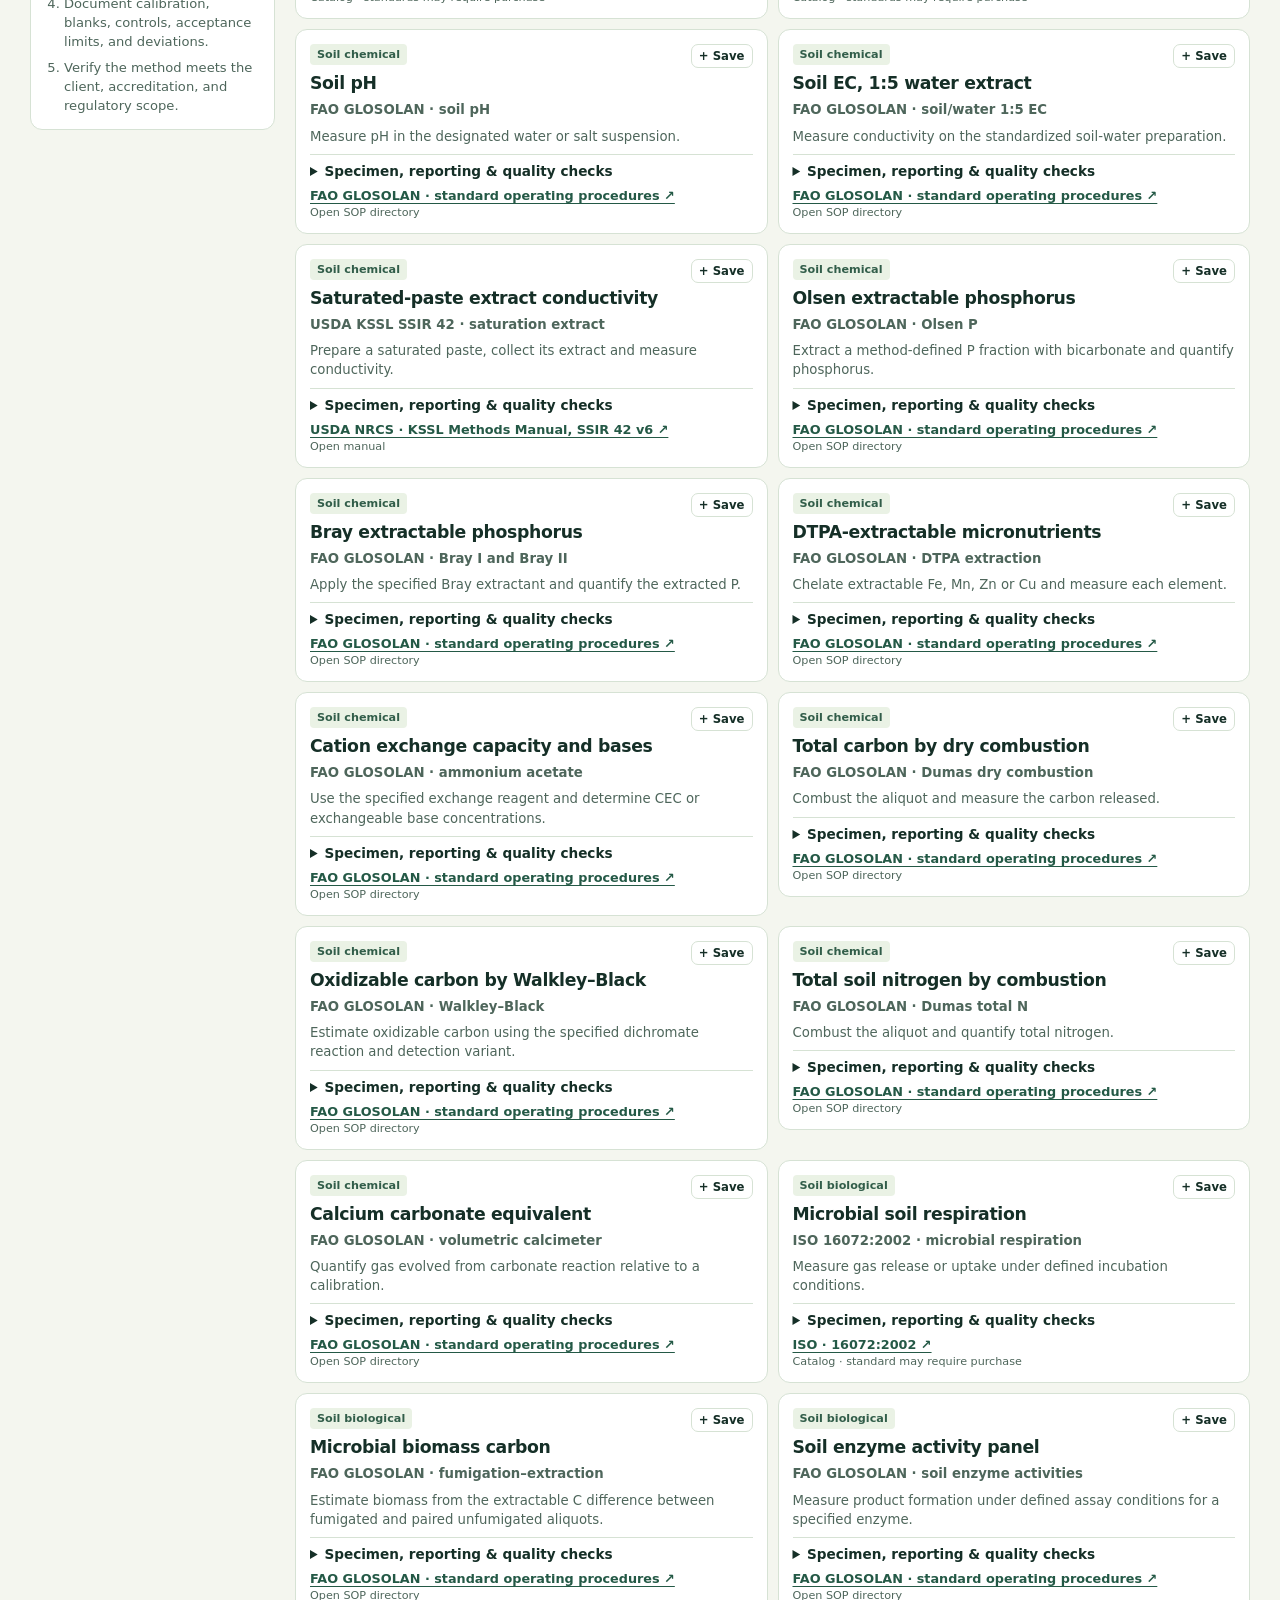
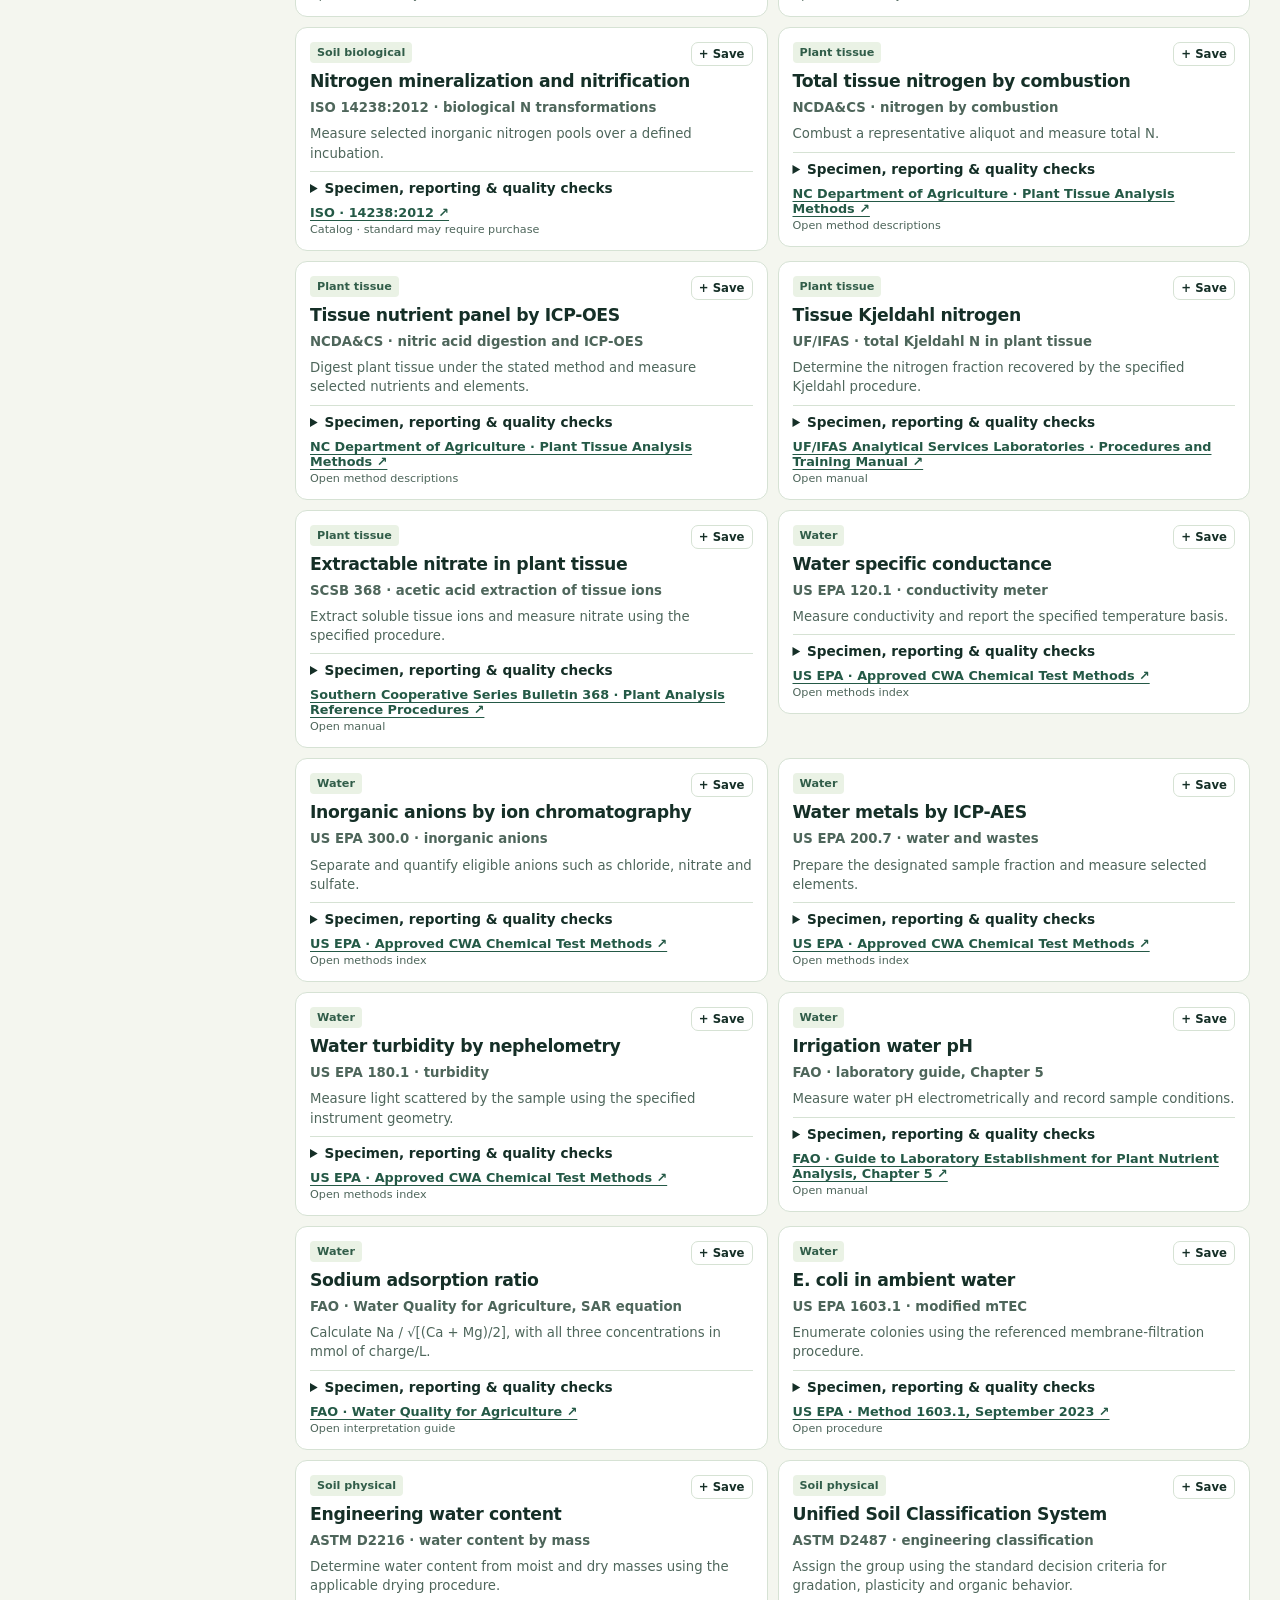
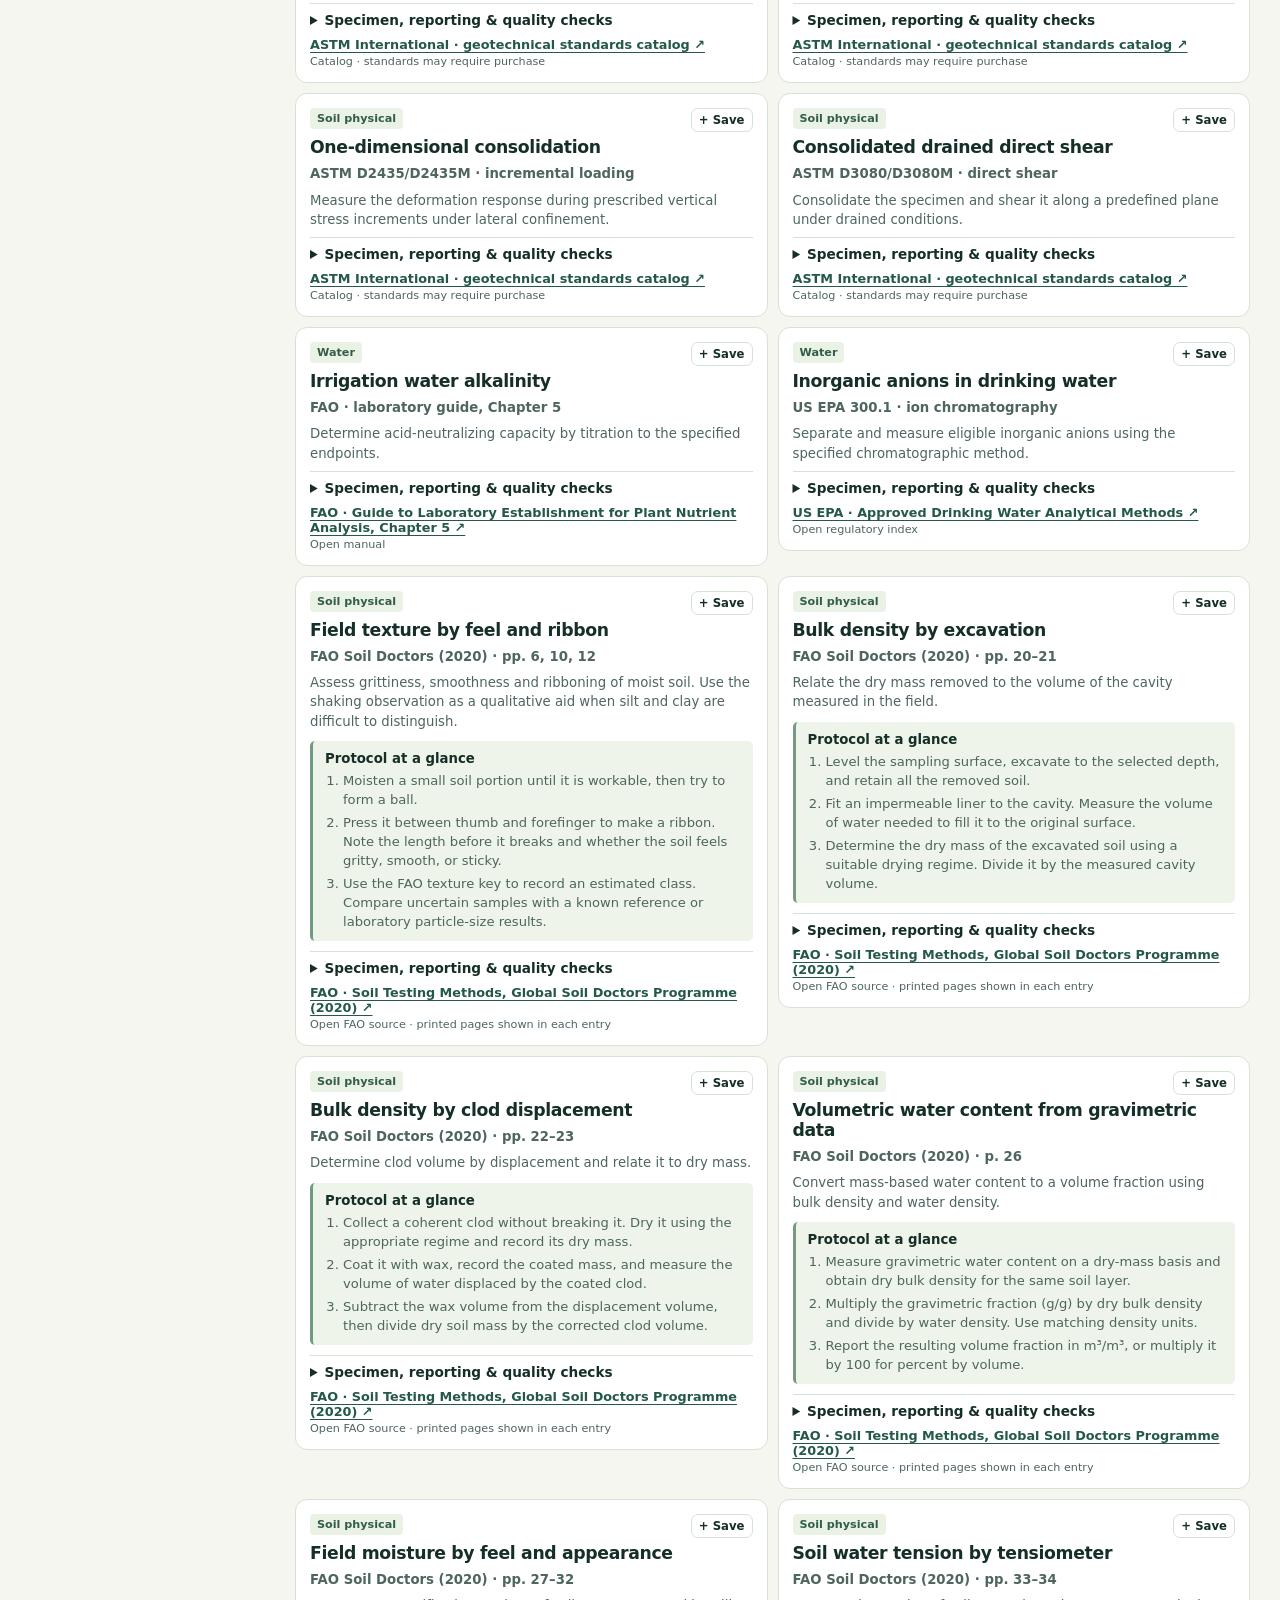
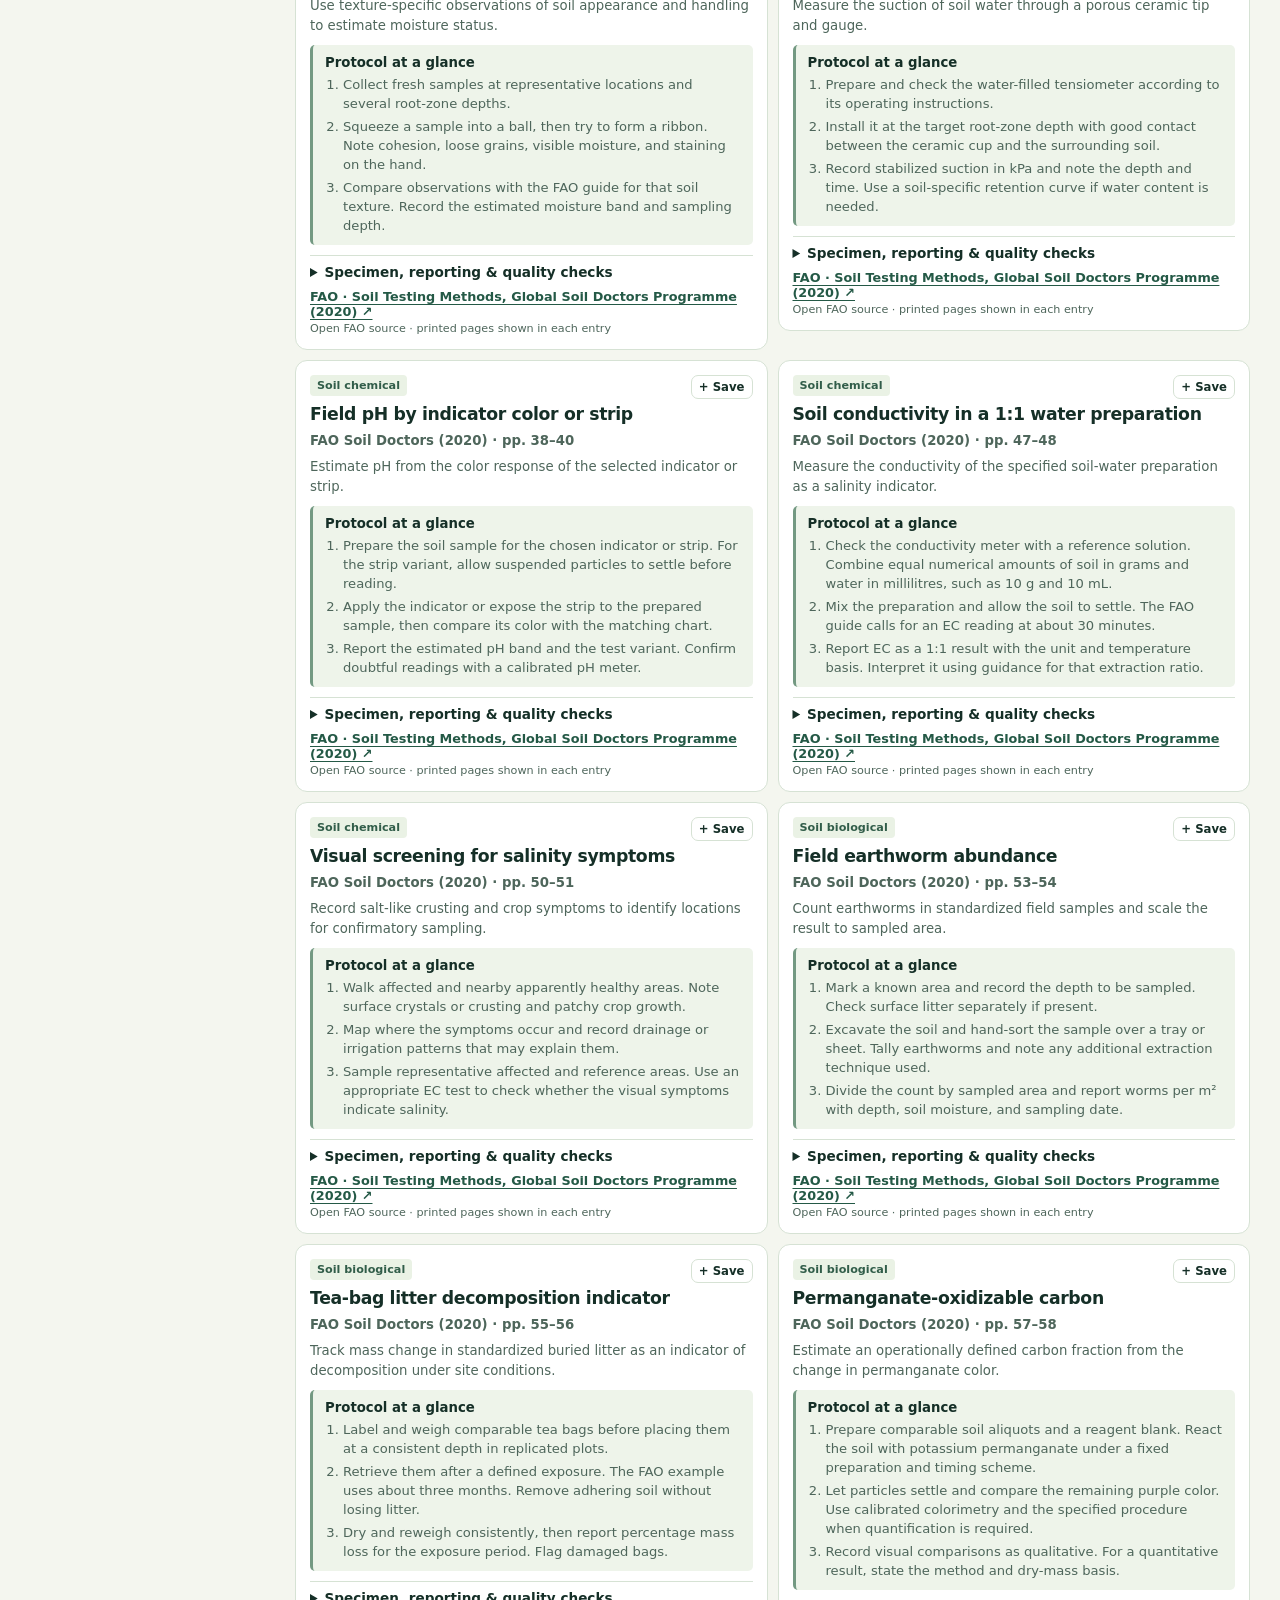
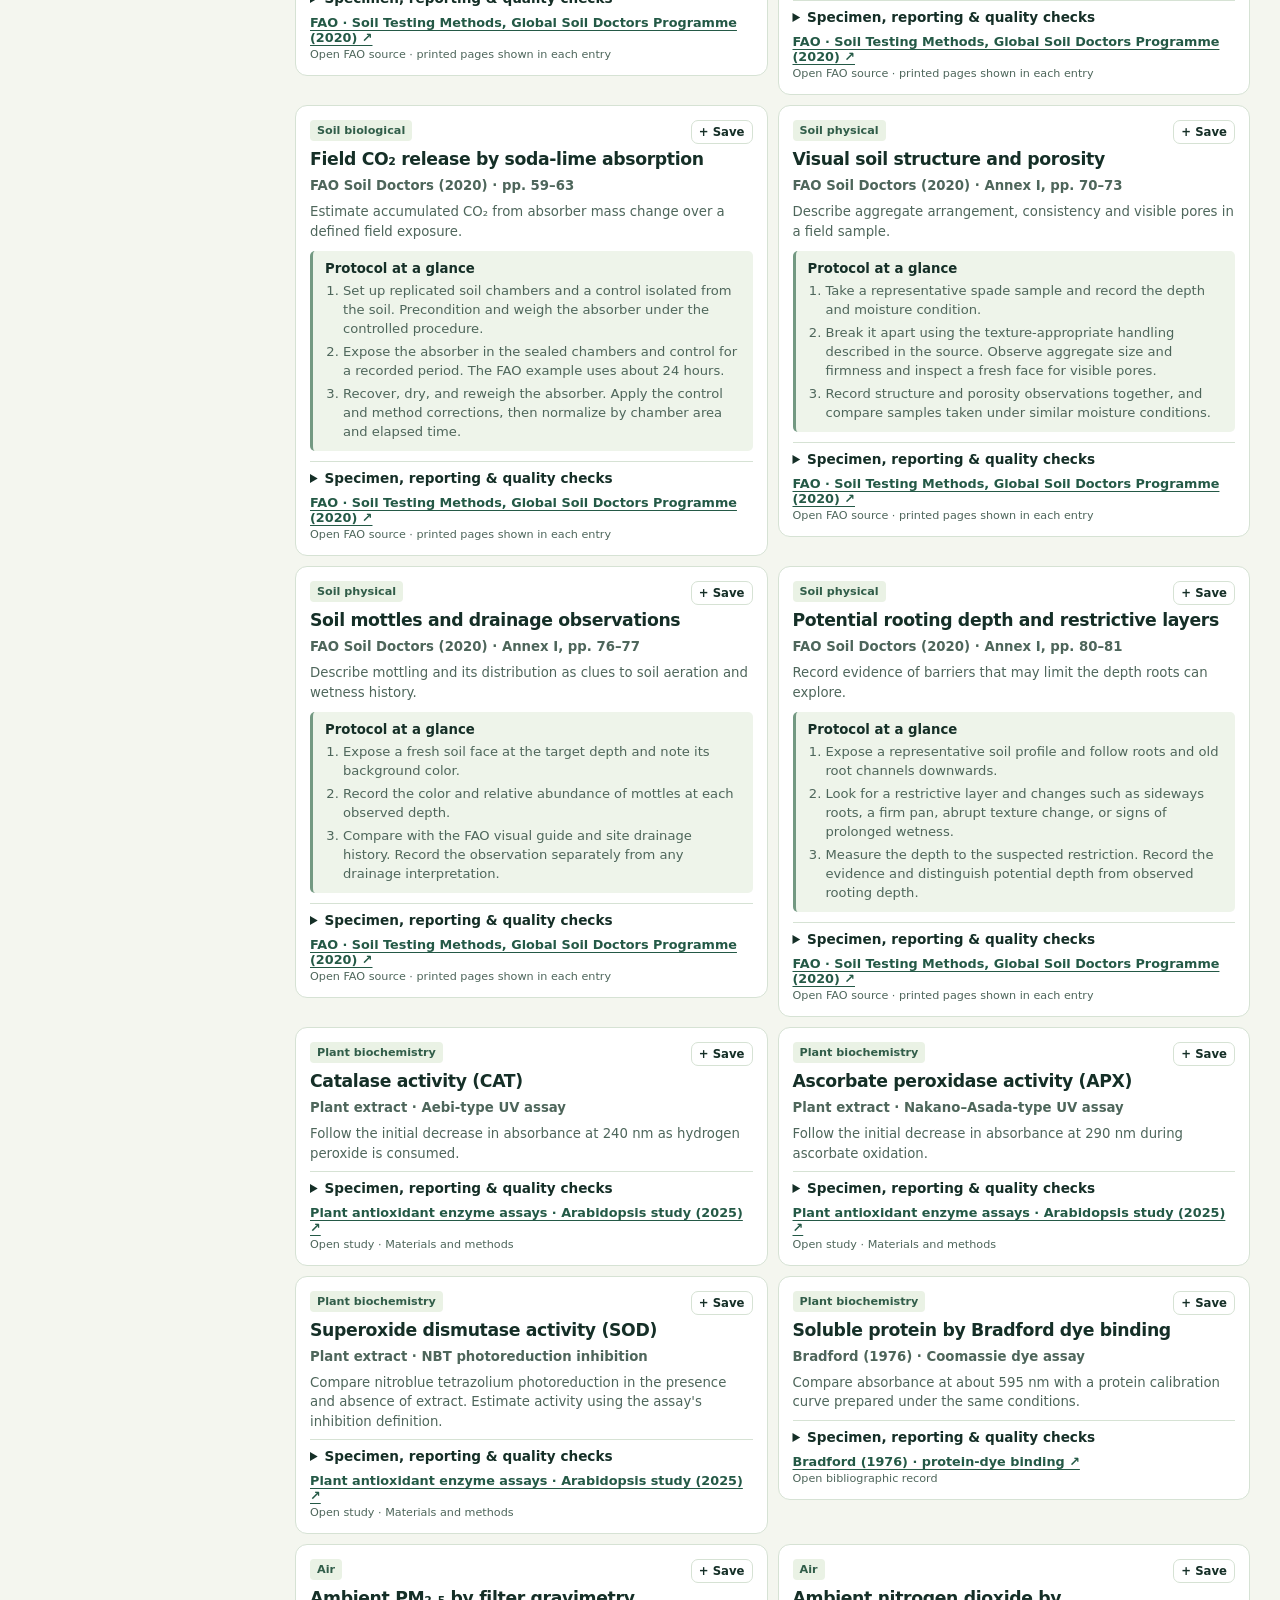
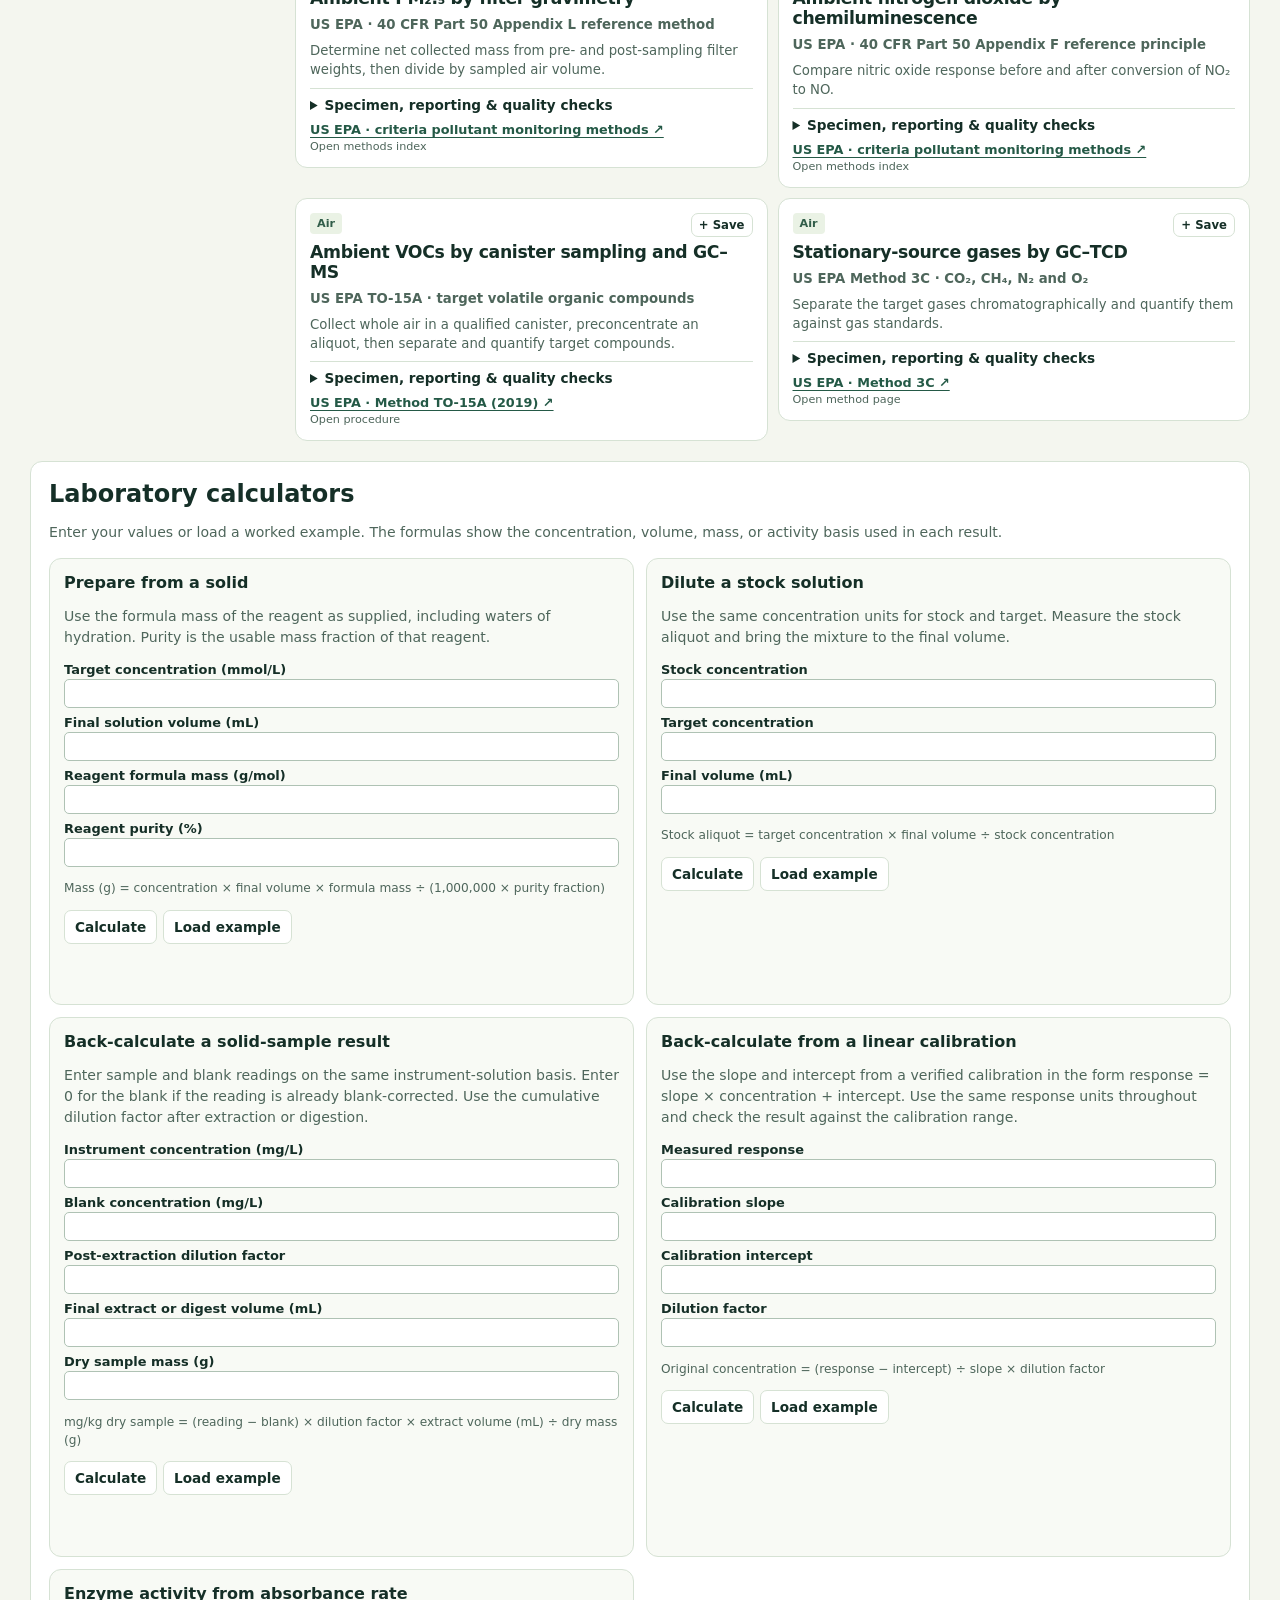
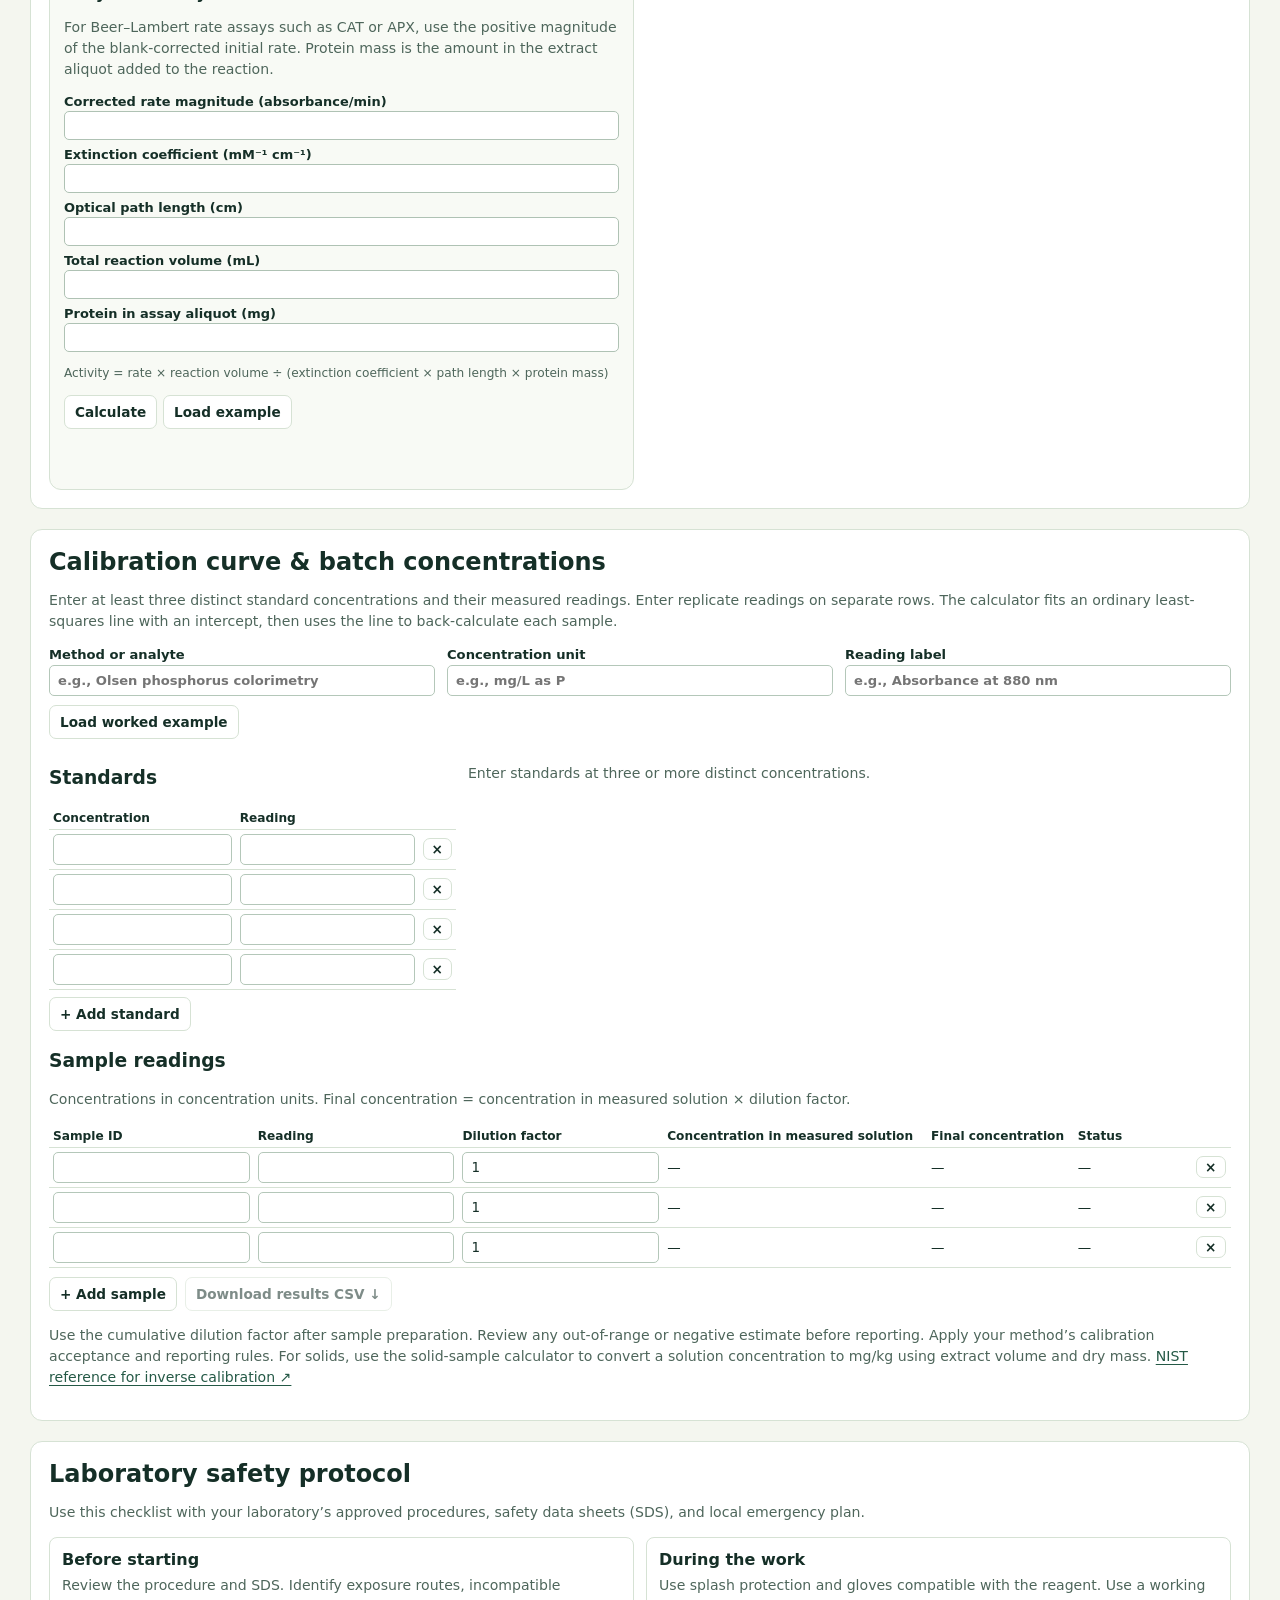
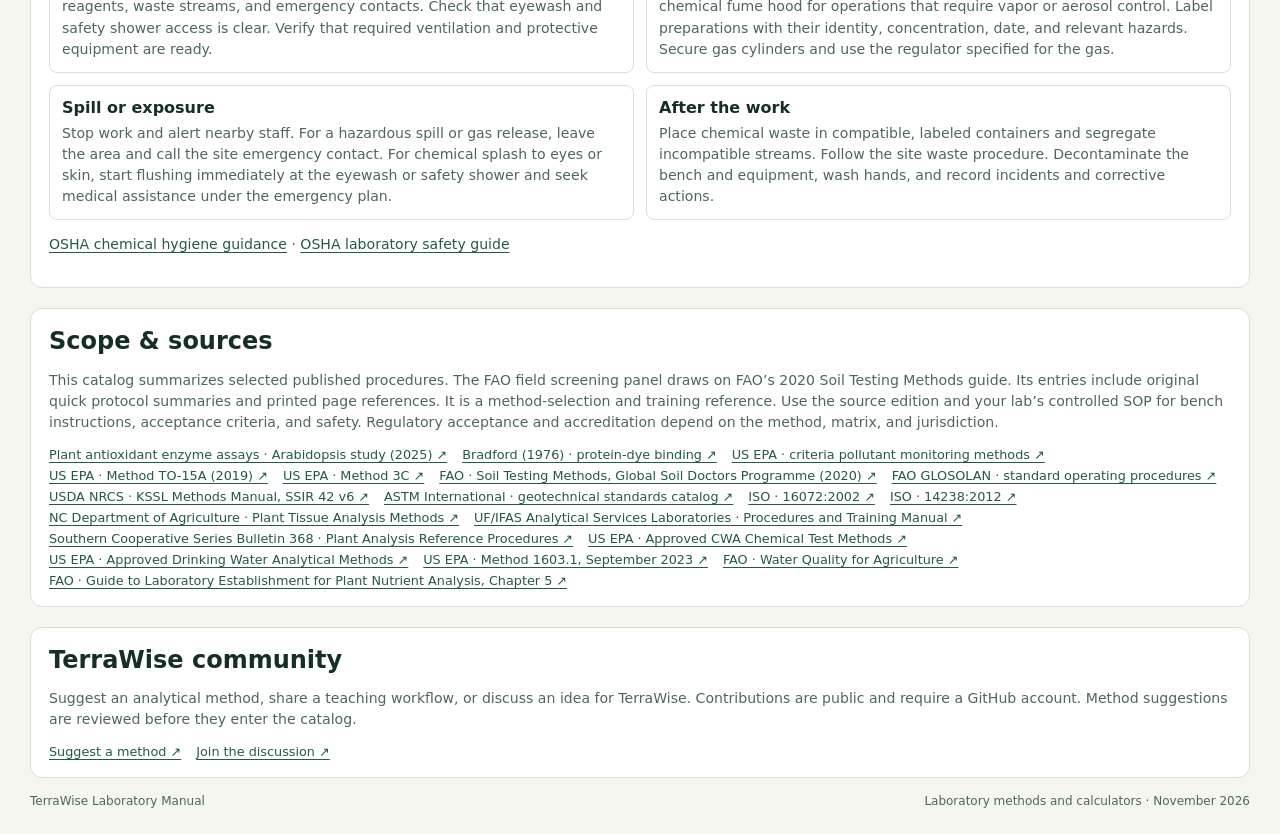
==== commit ff4ffc8e: "Isolate calibration tool from other calculator scripts" ====
--- a/lab-manual/index.html
+++ b/lab-manual/index.html
@@ -9,7 +9,7 @@
 <script src="methods.js?v=lab-tools-20261111" defer></script>
 <script src="manual.js?v=lab-tools-20261111" defer></script>
 <script src="calculators.js?v=lab-tools-20261111" defer></script>
-<script src="calibration.js?v=1" defer></script>
+<script src="calibration.js?v=2" defer></script>
 <style>
 .protocol{margin:10px 0;padding:10px 12px;background:#eef4ea;border-left:3px solid #739982;border-radius:5px}
 .protocol h4{margin:0 0 5px;font-size:.83rem}.protocol ol{margin:0;padding-left:18px;color:var(--muted);font-size:.82rem;line-height:1.45}.protocol li+li{margin-top:4px}
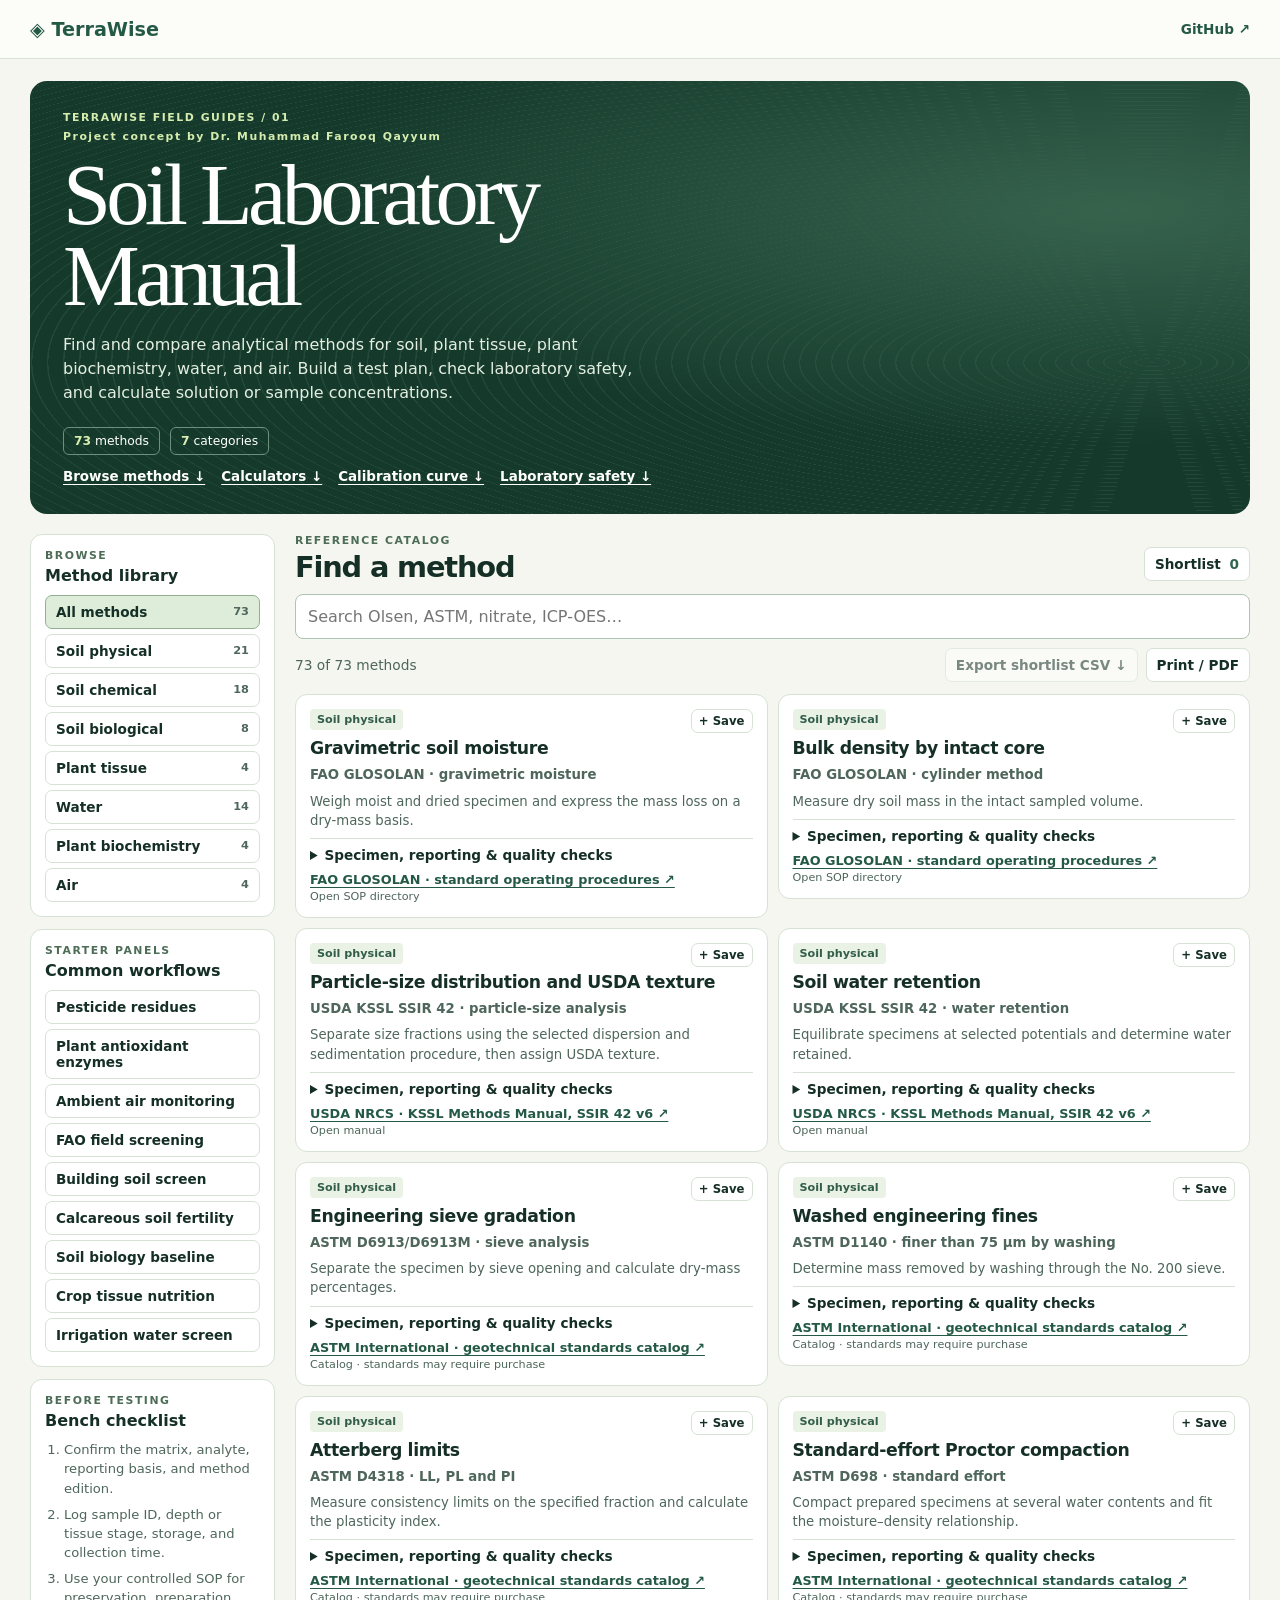
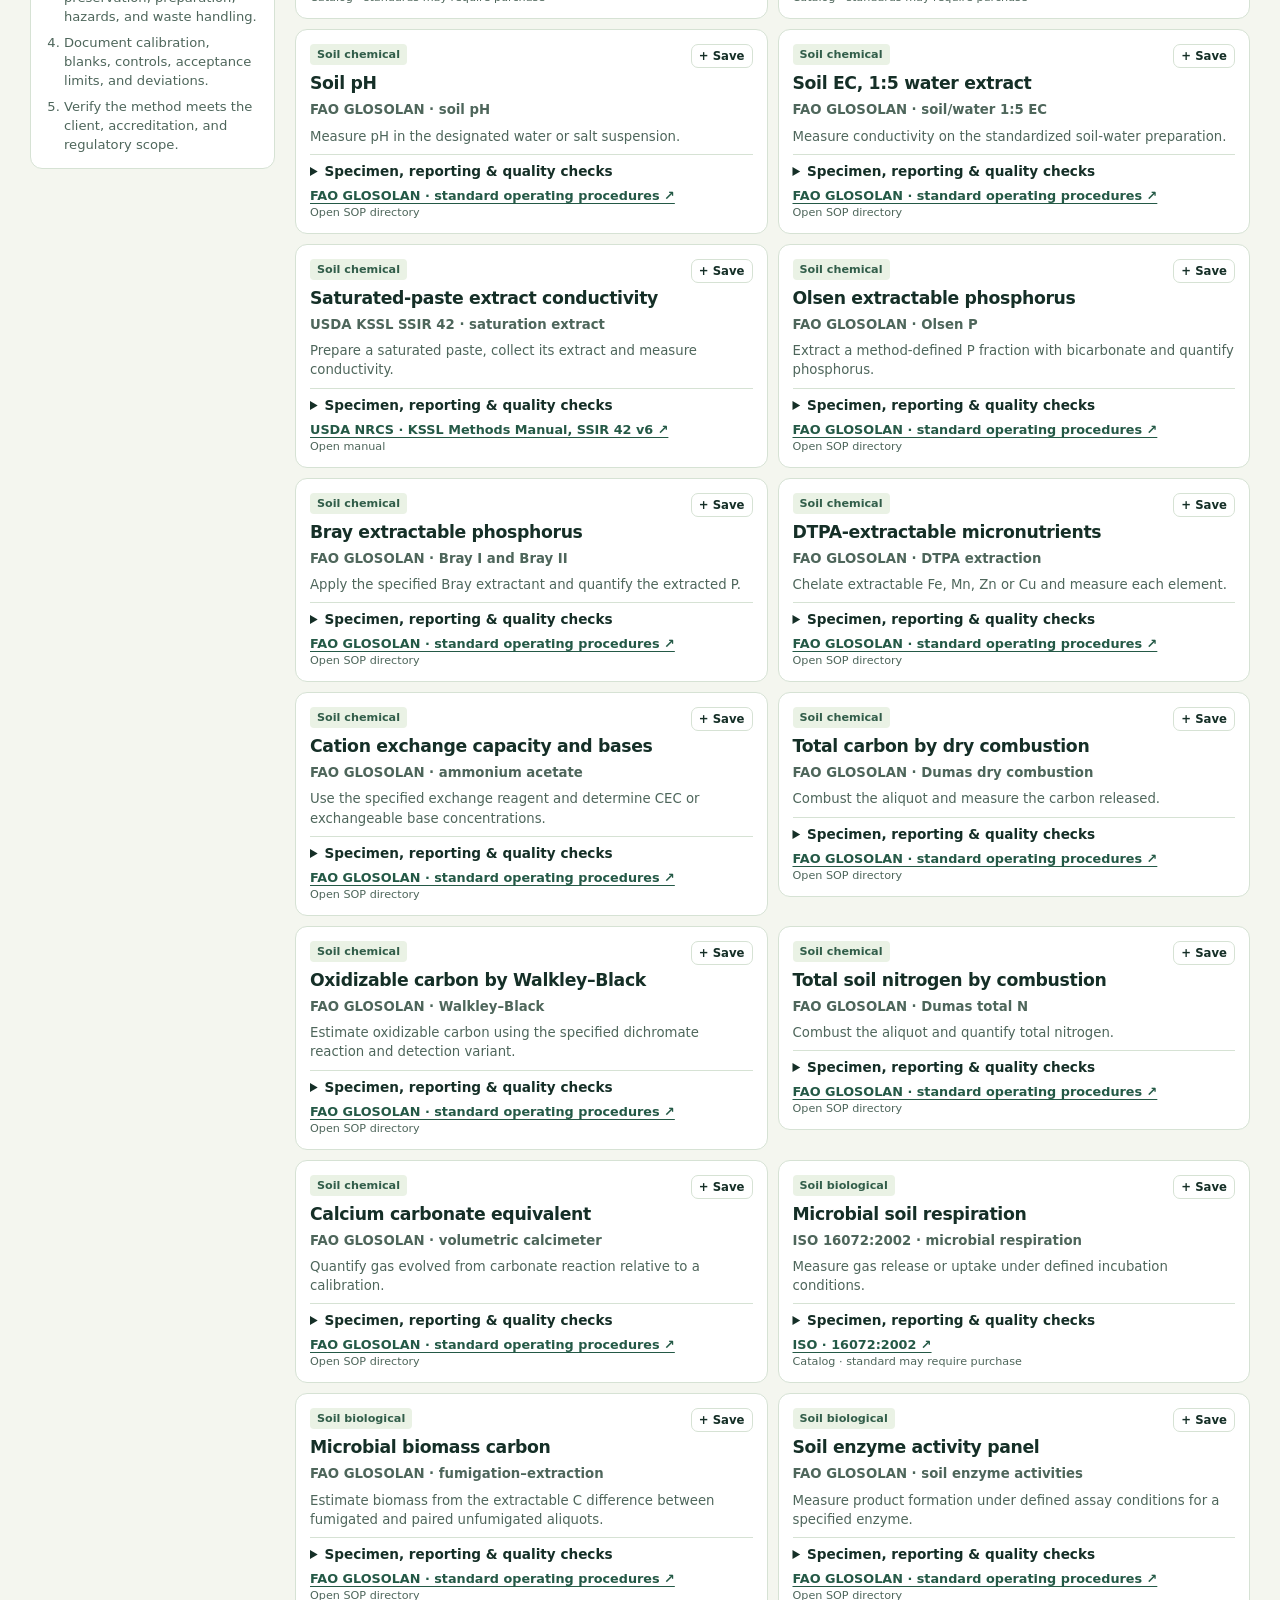
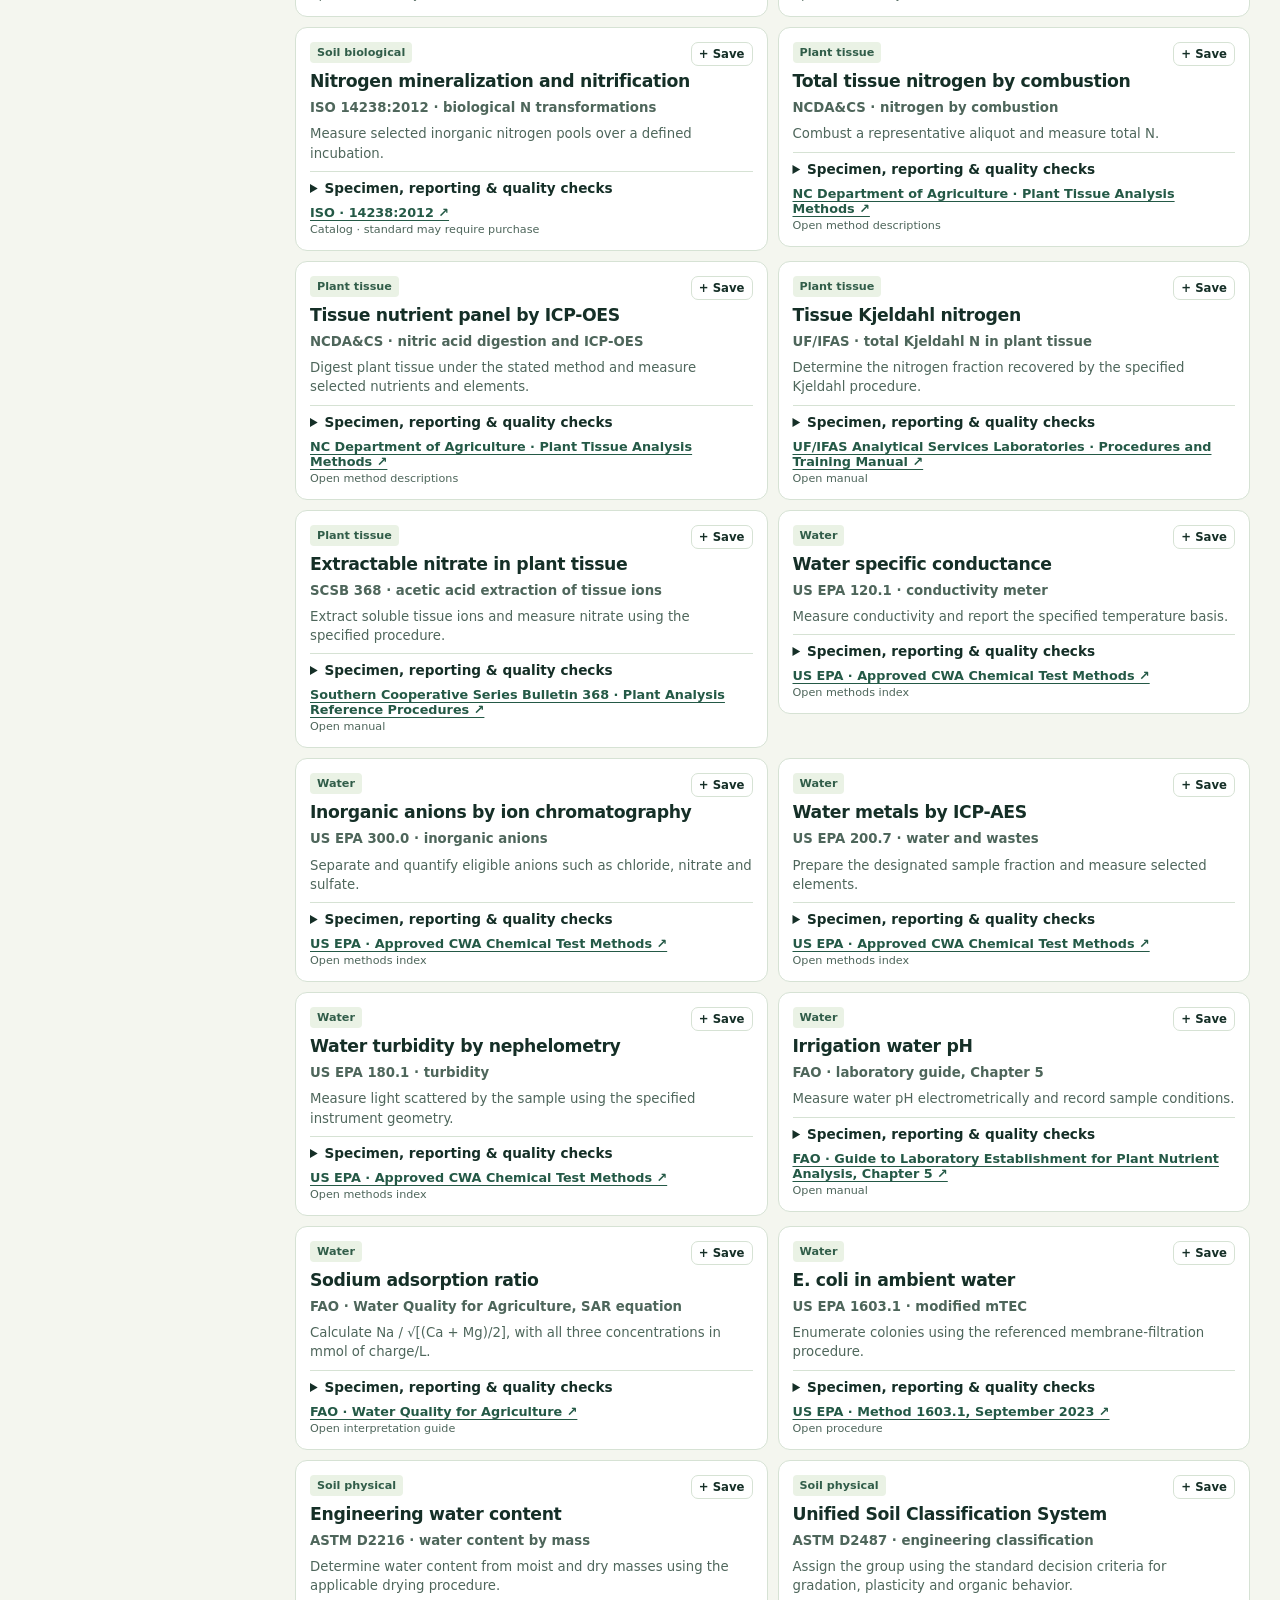
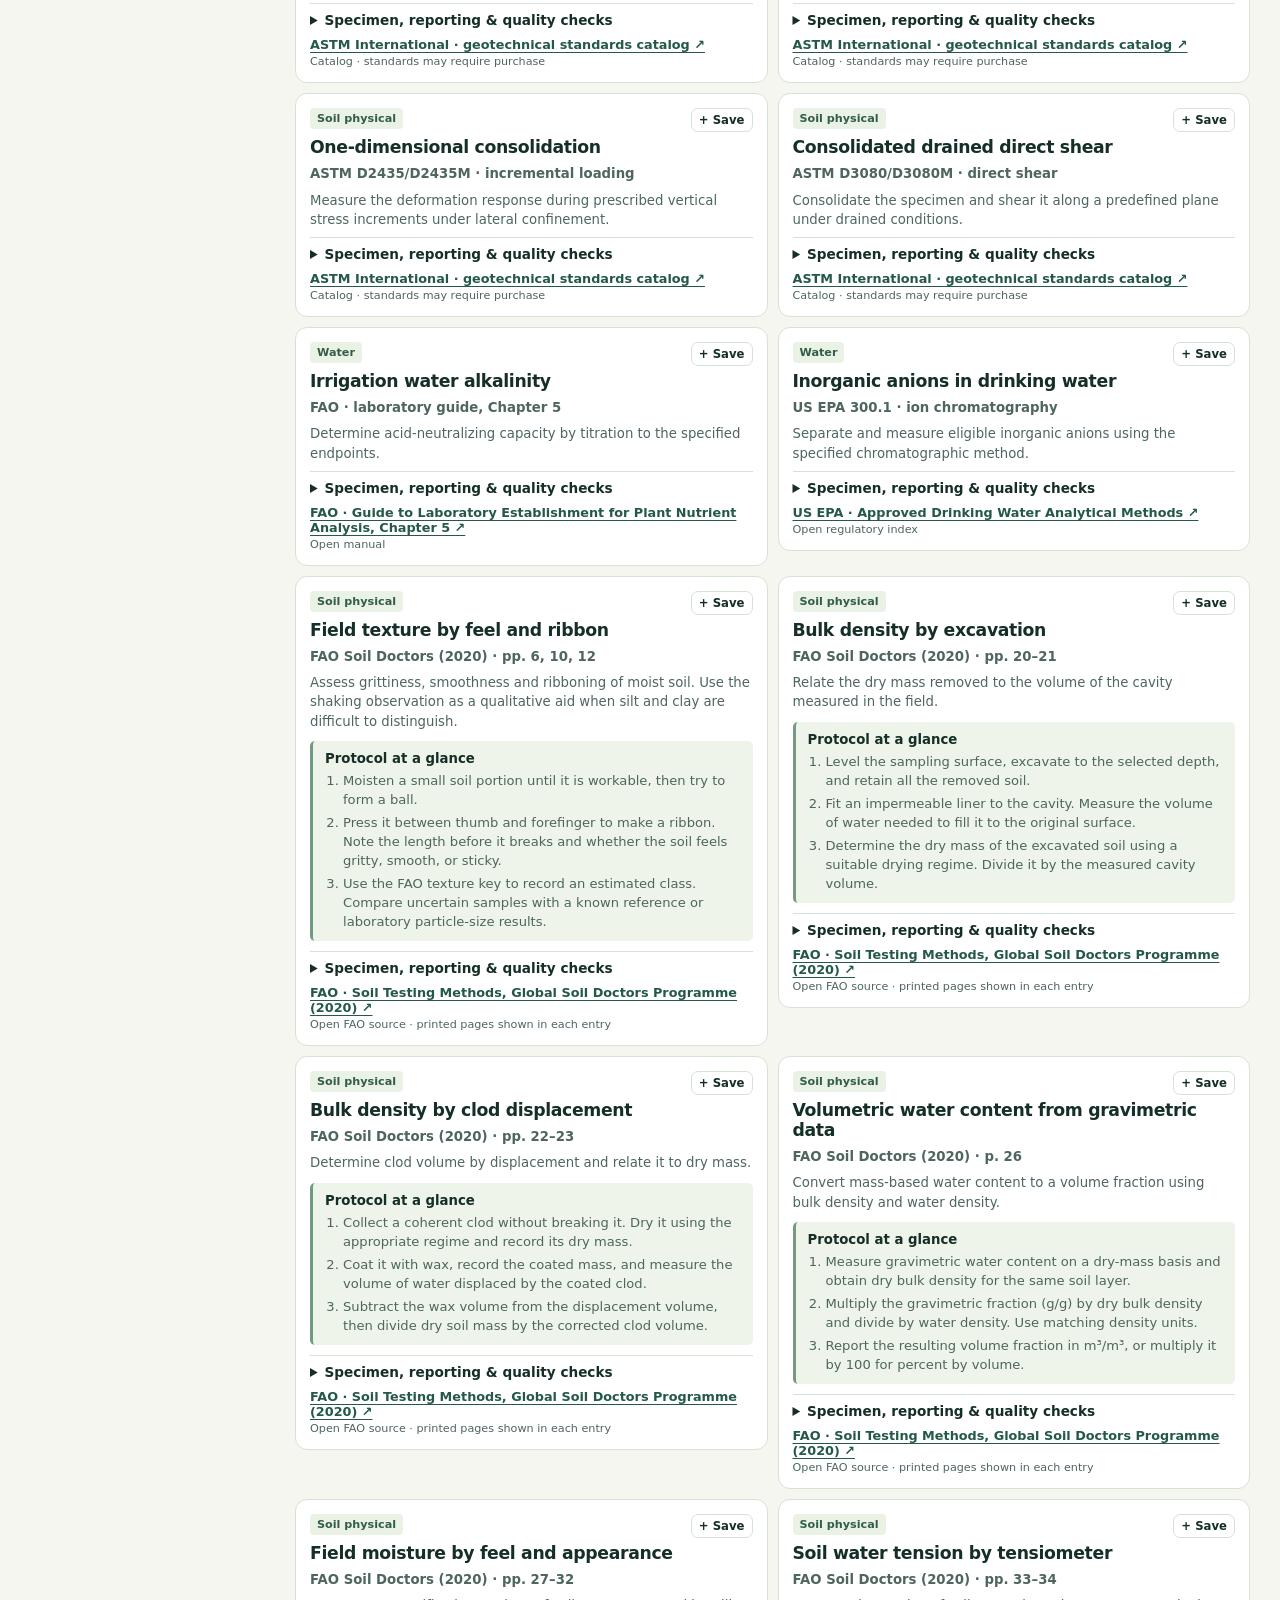
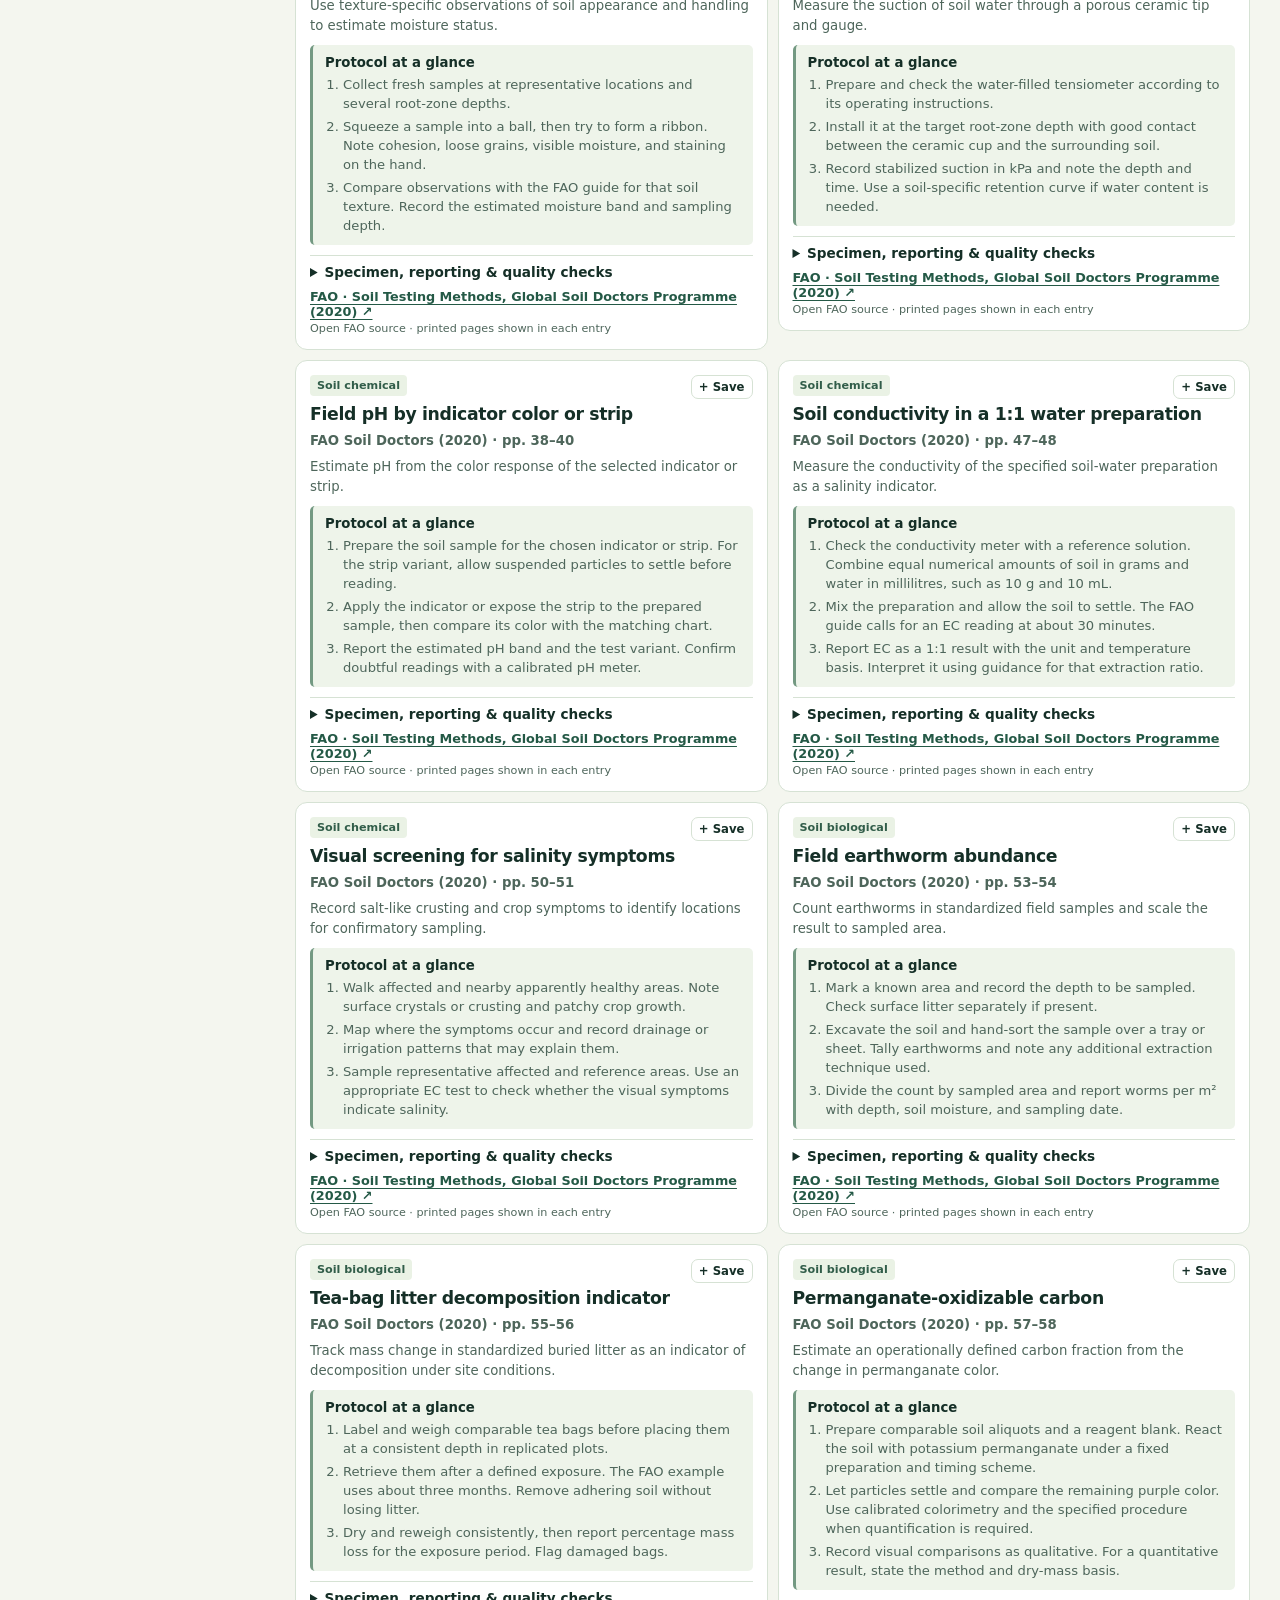
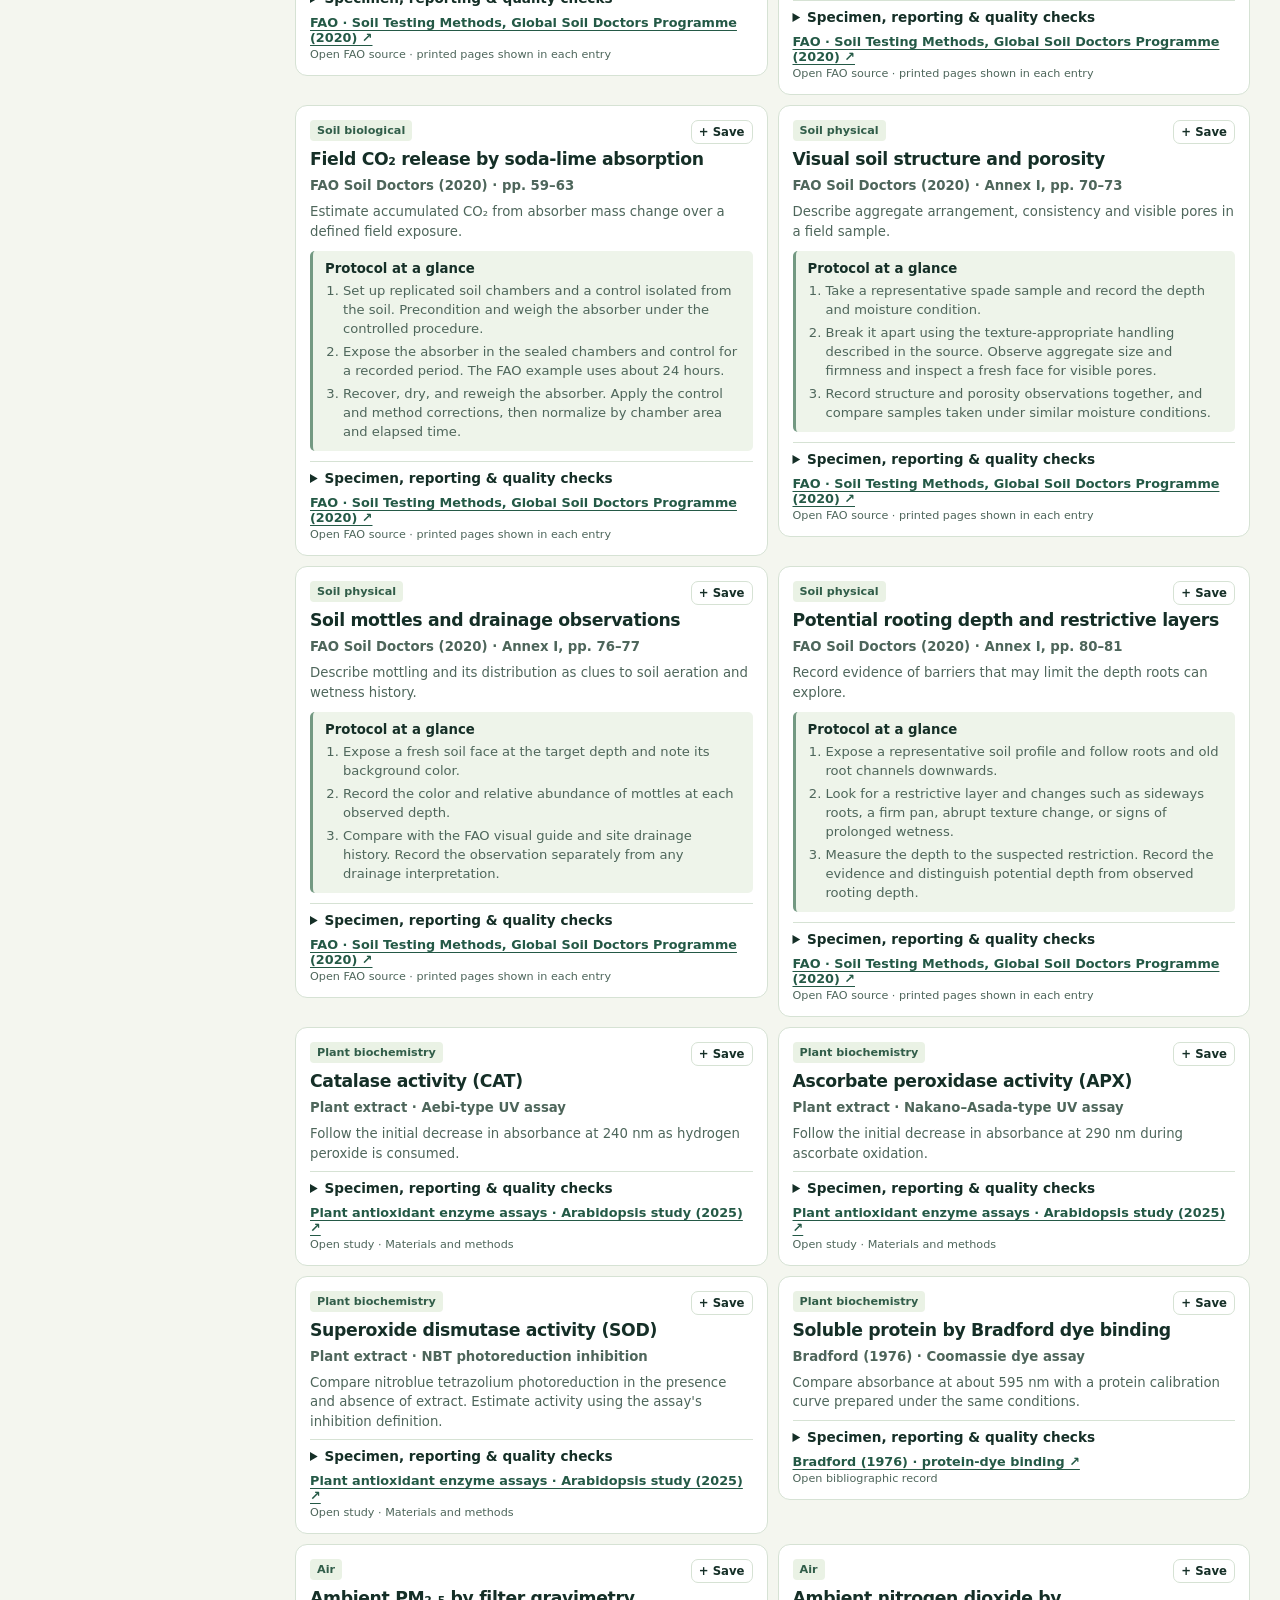
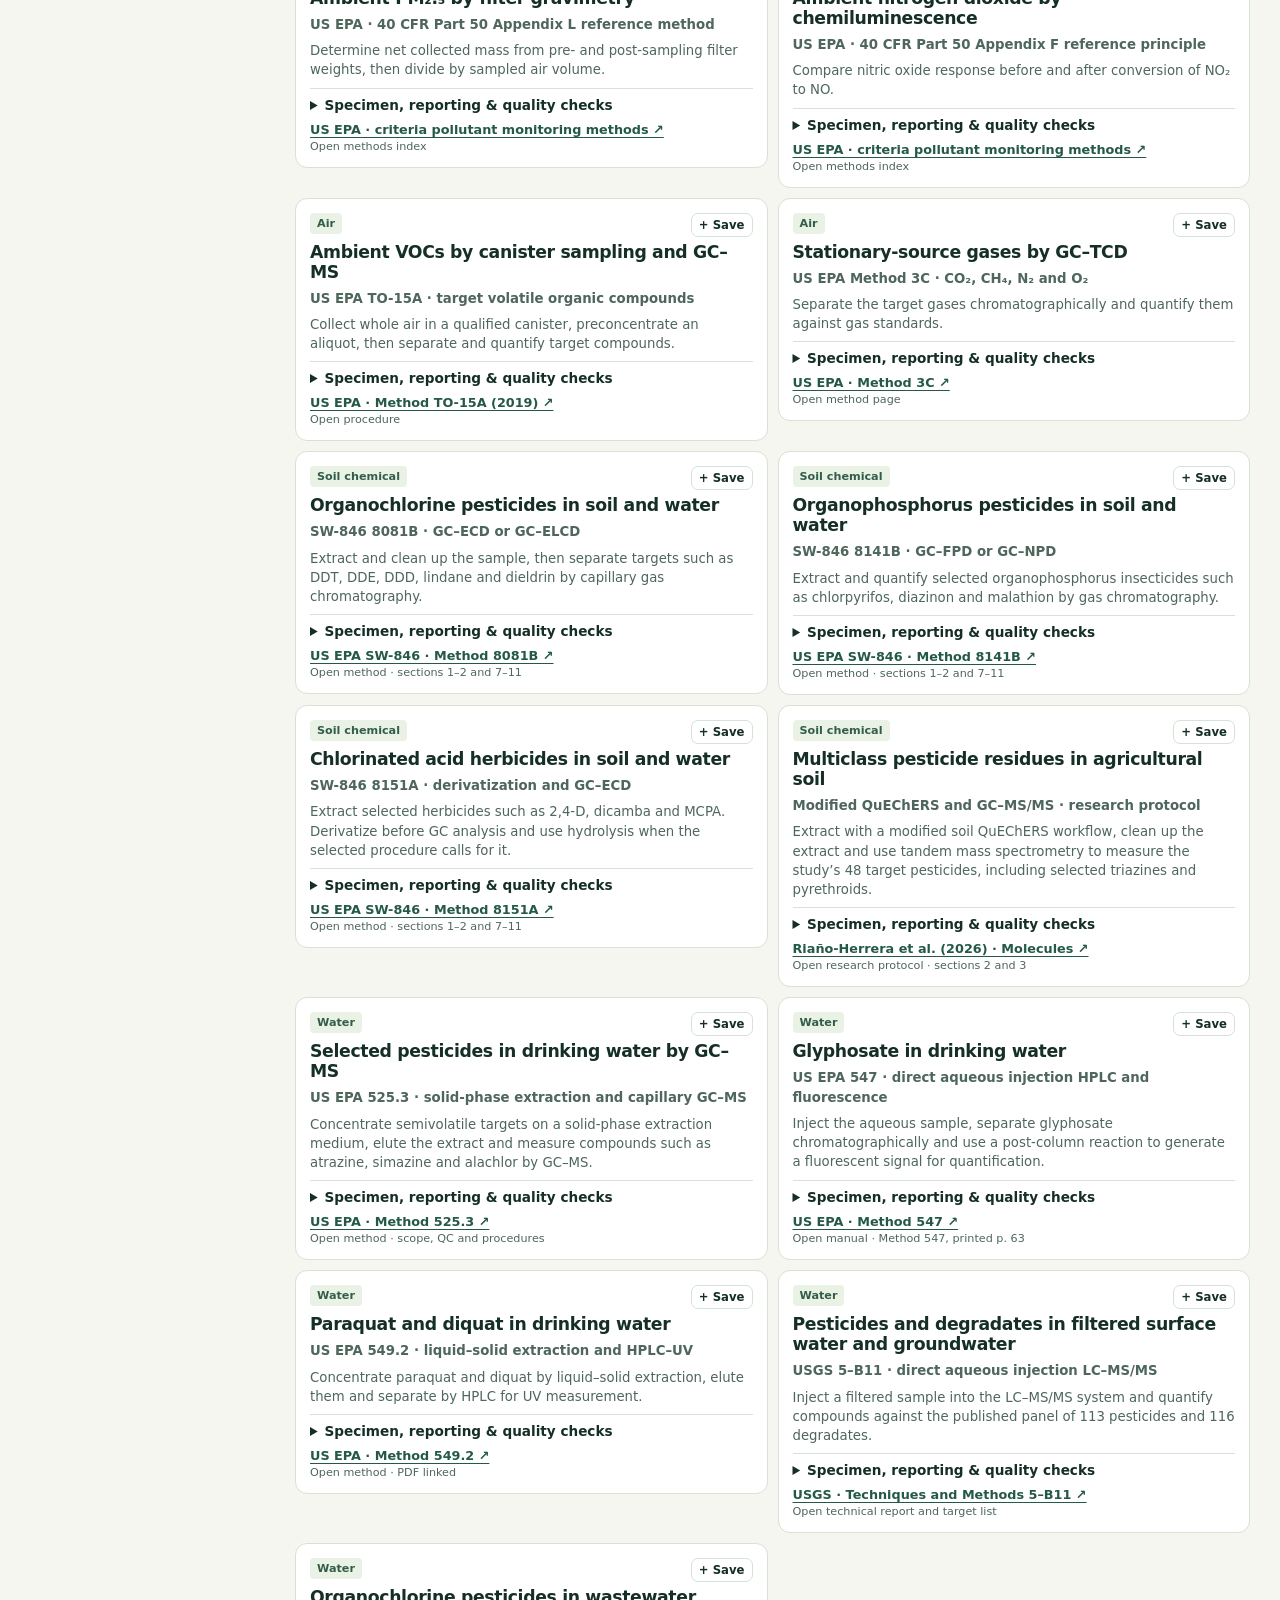
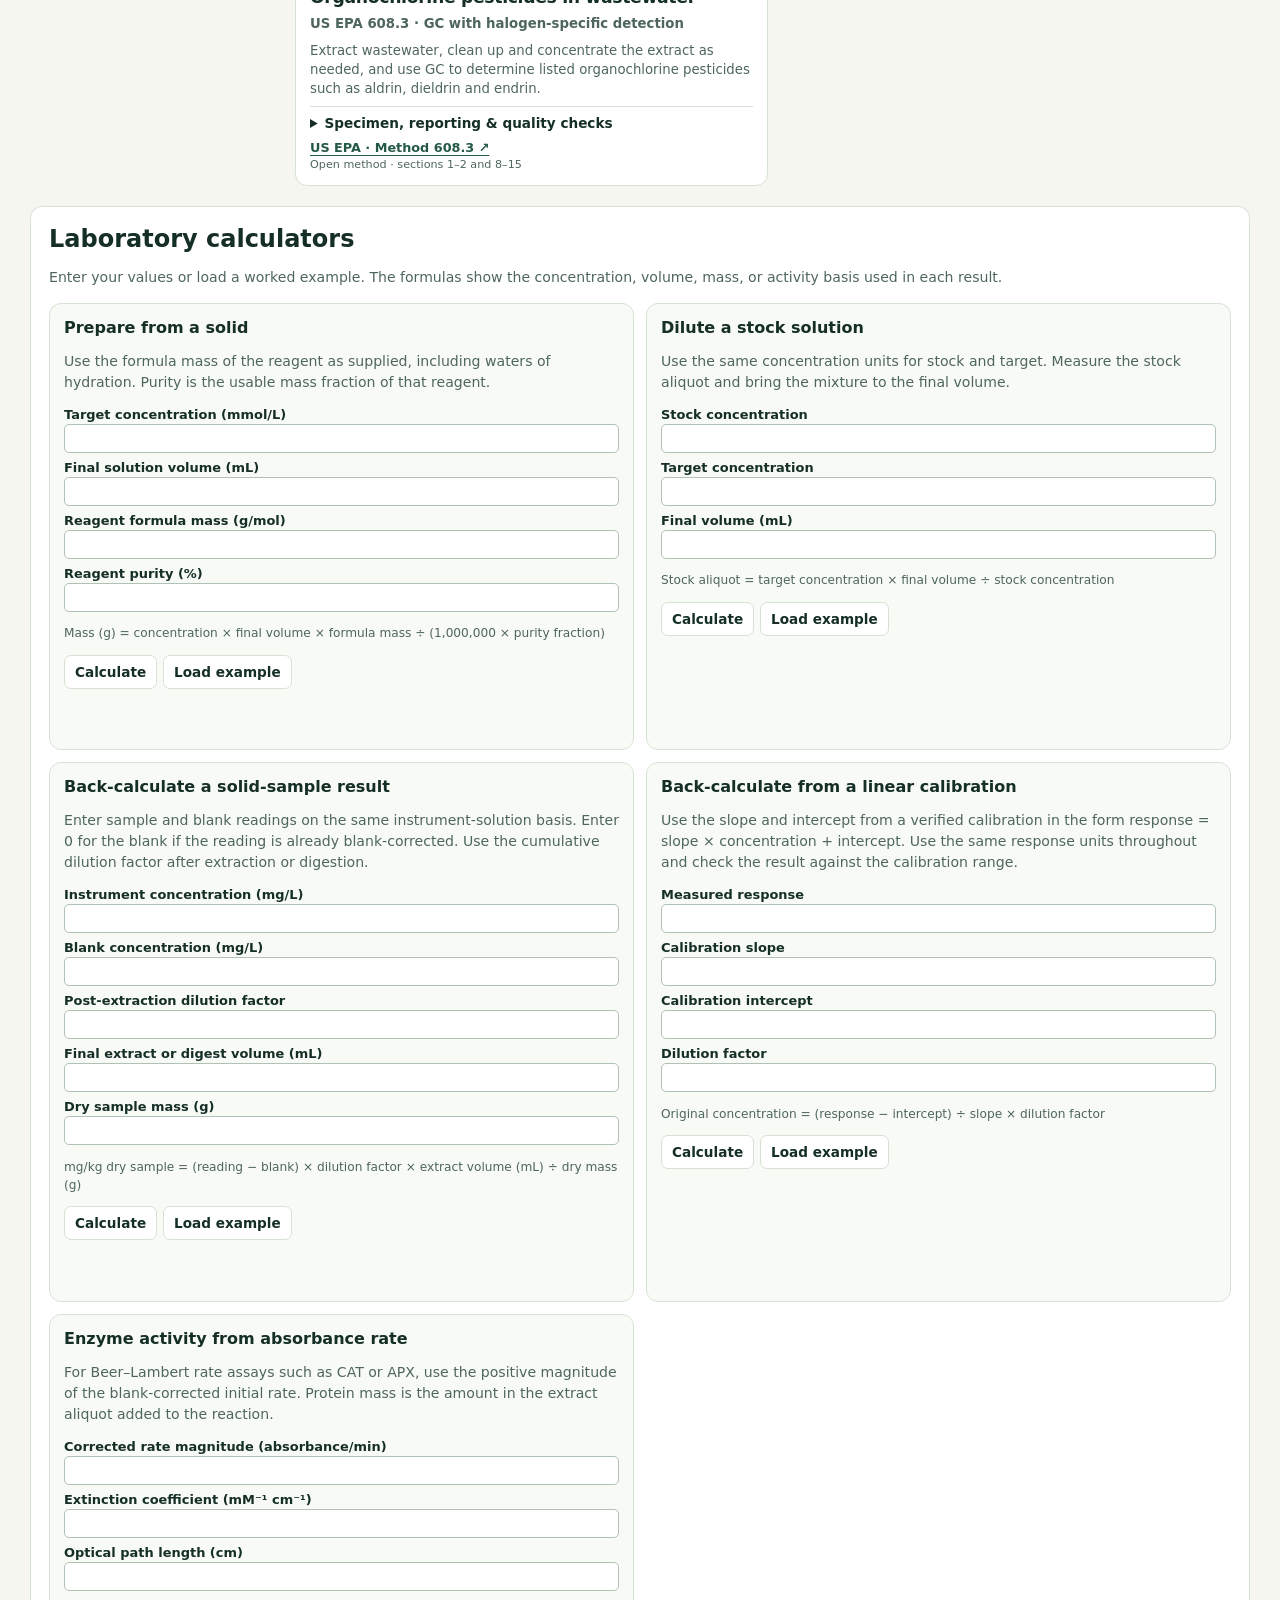
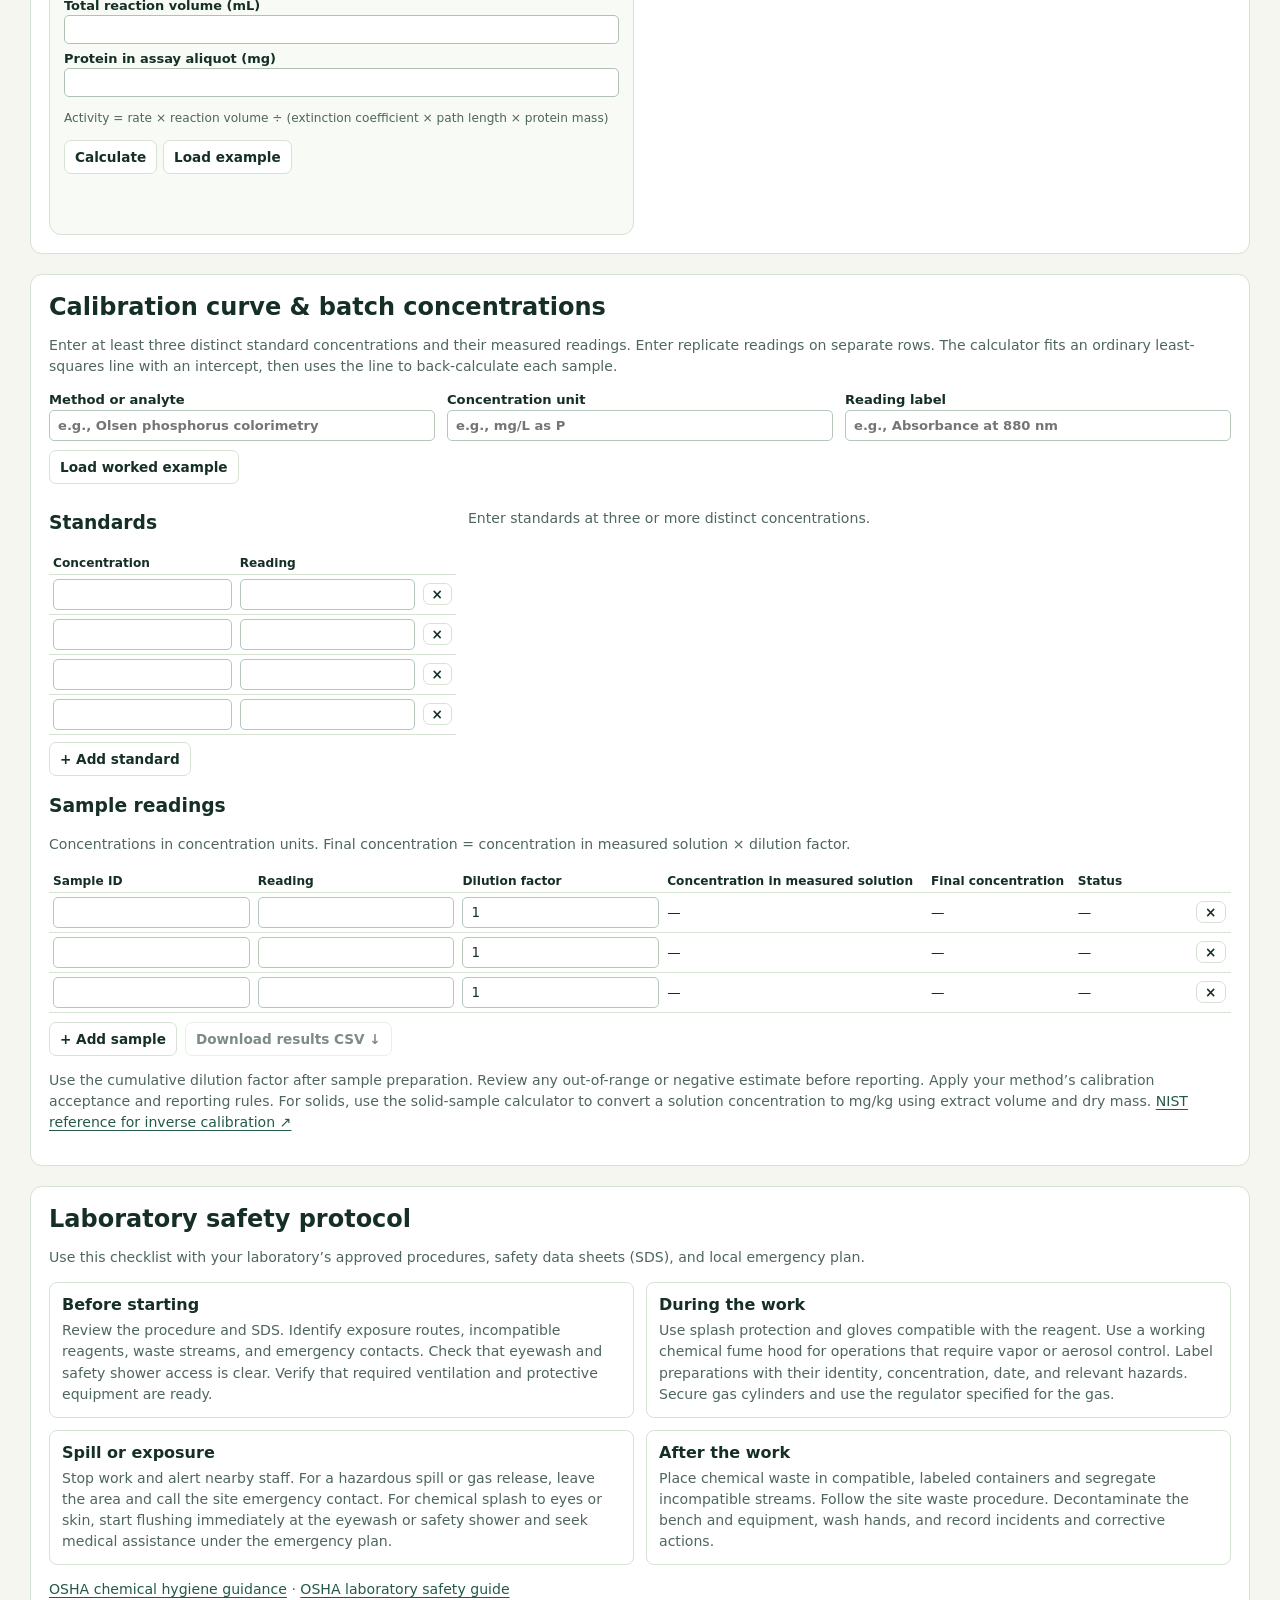
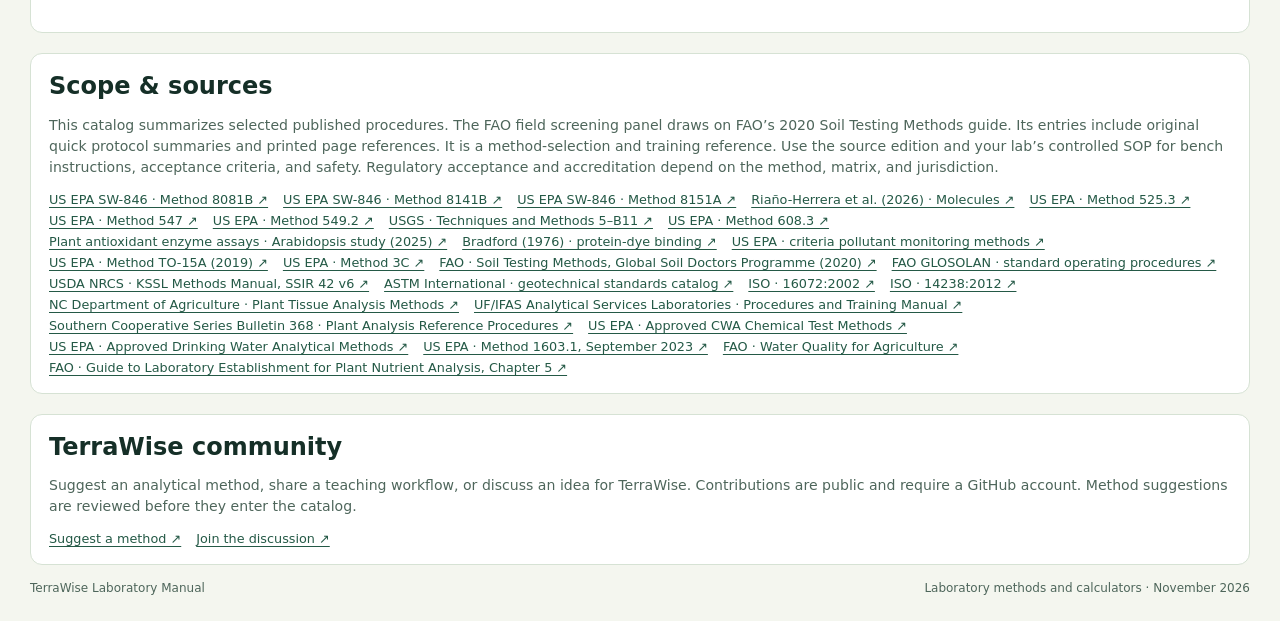
==== commit d6facf2d: "Add pesticide residue methods to the laboratory manual" ====
--- a/lab-manual/index.html
+++ b/lab-manual/index.html
@@ -6,8 +6,8 @@
 <meta name="description" content="A searchable reference to analytical methods for soil, plant tissue, plant biochemistry, water, and air.">
 <title>Soil Laboratory Manual | TerraWise</title>
 <link rel="stylesheet" href="styles.css">
-<script src="methods.js?v=lab-tools-20261111" defer></script>
-<script src="manual.js?v=lab-tools-20261111" defer></script>
+<script src="methods.js?v=pesticides-20261111" defer></script>
+<script src="manual.js?v=pesticides-20261111" defer></script>
 <script src="calculators.js?v=lab-tools-20261111" defer></script>
 <script src="calibration.js?v=2" defer></script>
 <style>
@@ -38,7 +38,7 @@
     <p class="eyebrow" style="margin-top:6px">Project concept by Dr. Muhammad Farooq Qayyum</p>
     <h1>Soil Laboratory<br>Manual</h1>
     <p>Find and compare analytical methods for soil, plant tissue, plant biochemistry, water, and air. Build a test plan, check laboratory safety, and calculate solution or sample concentrations.</p>
-    <div class="hero-stats"><span><b id="total">64</b> methods</span><span><b>7</b> categories</span></div>
+    <div class="hero-stats"><span><b id="total">73</b> methods</span><span><b>7</b> categories</span></div>
     <div class="lab-jumps"><a href="#library-title">Browse methods ↓</a><a href="#calculators">Calculators ↓</a><a href="#calibration-curve">Calibration curve ↓</a><a href="#lab-safety">Laboratory safety ↓</a></div>
   </section>
   <div class="layout">
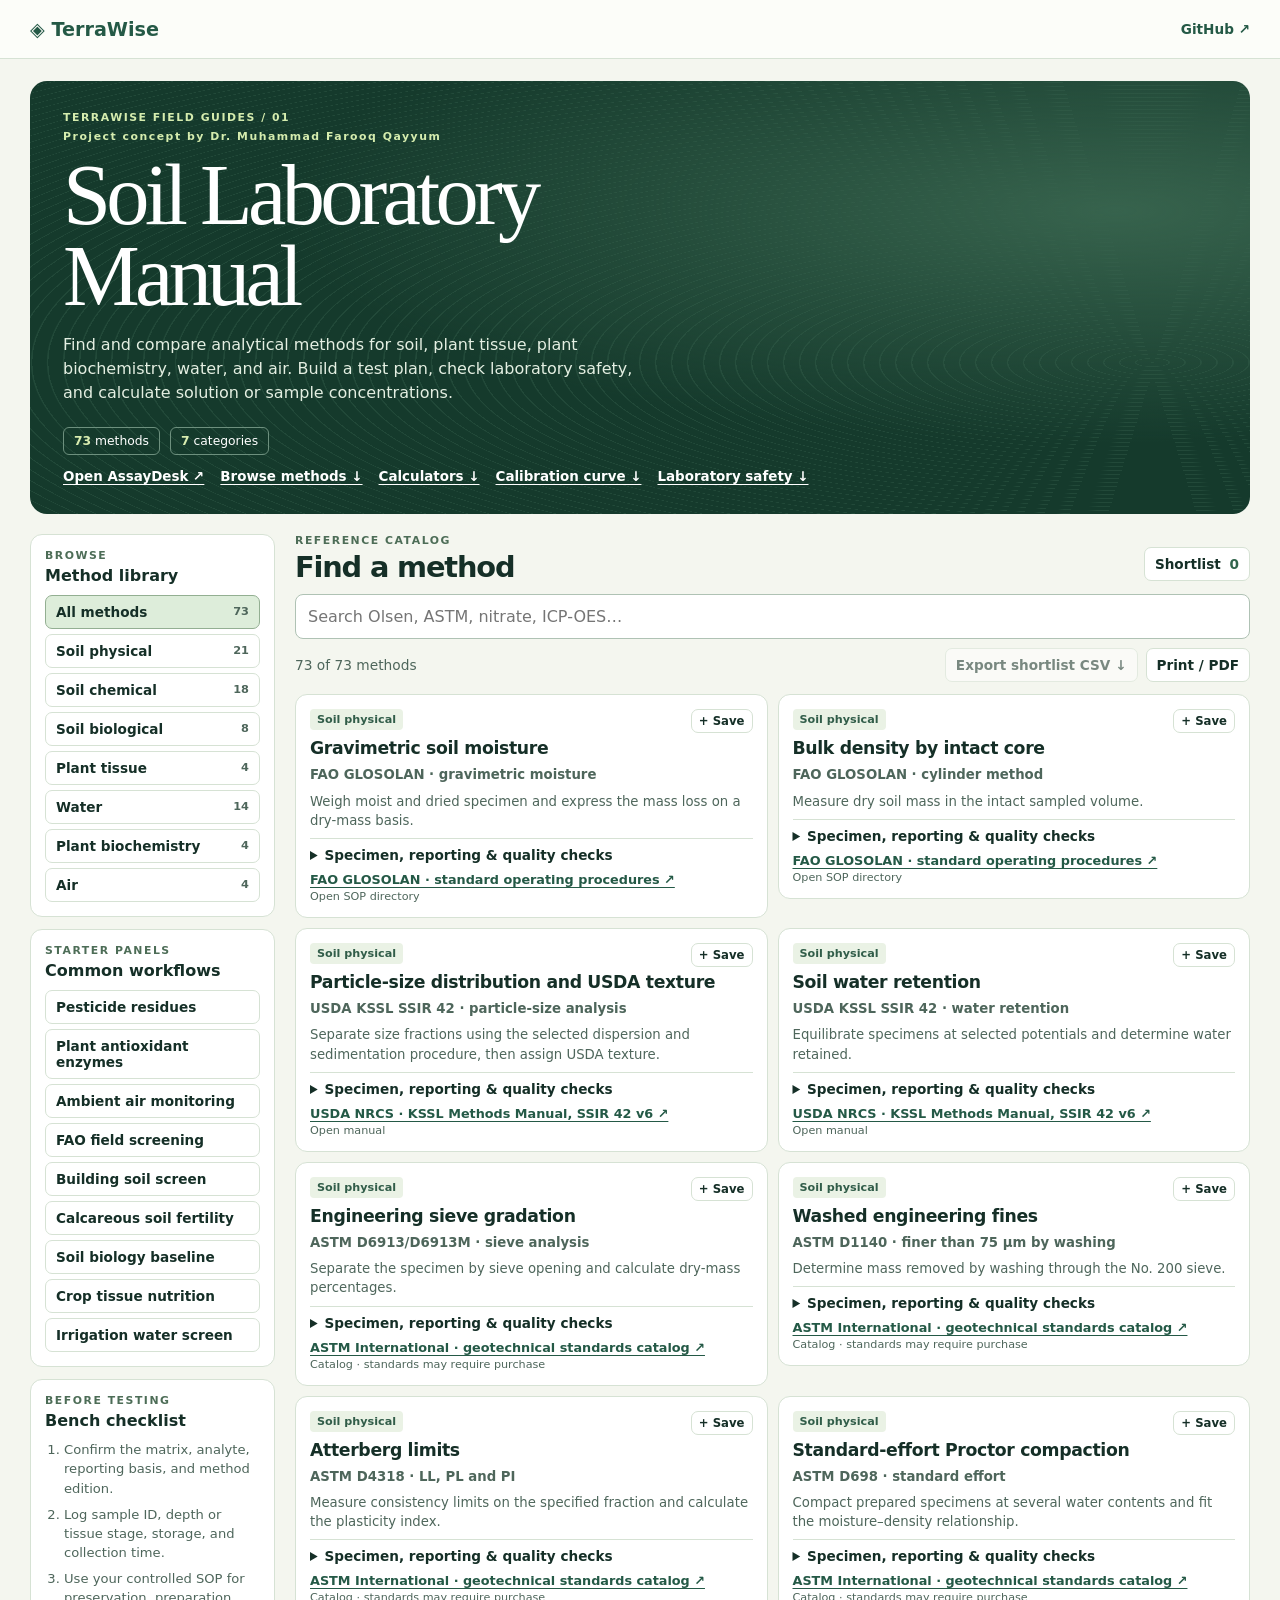
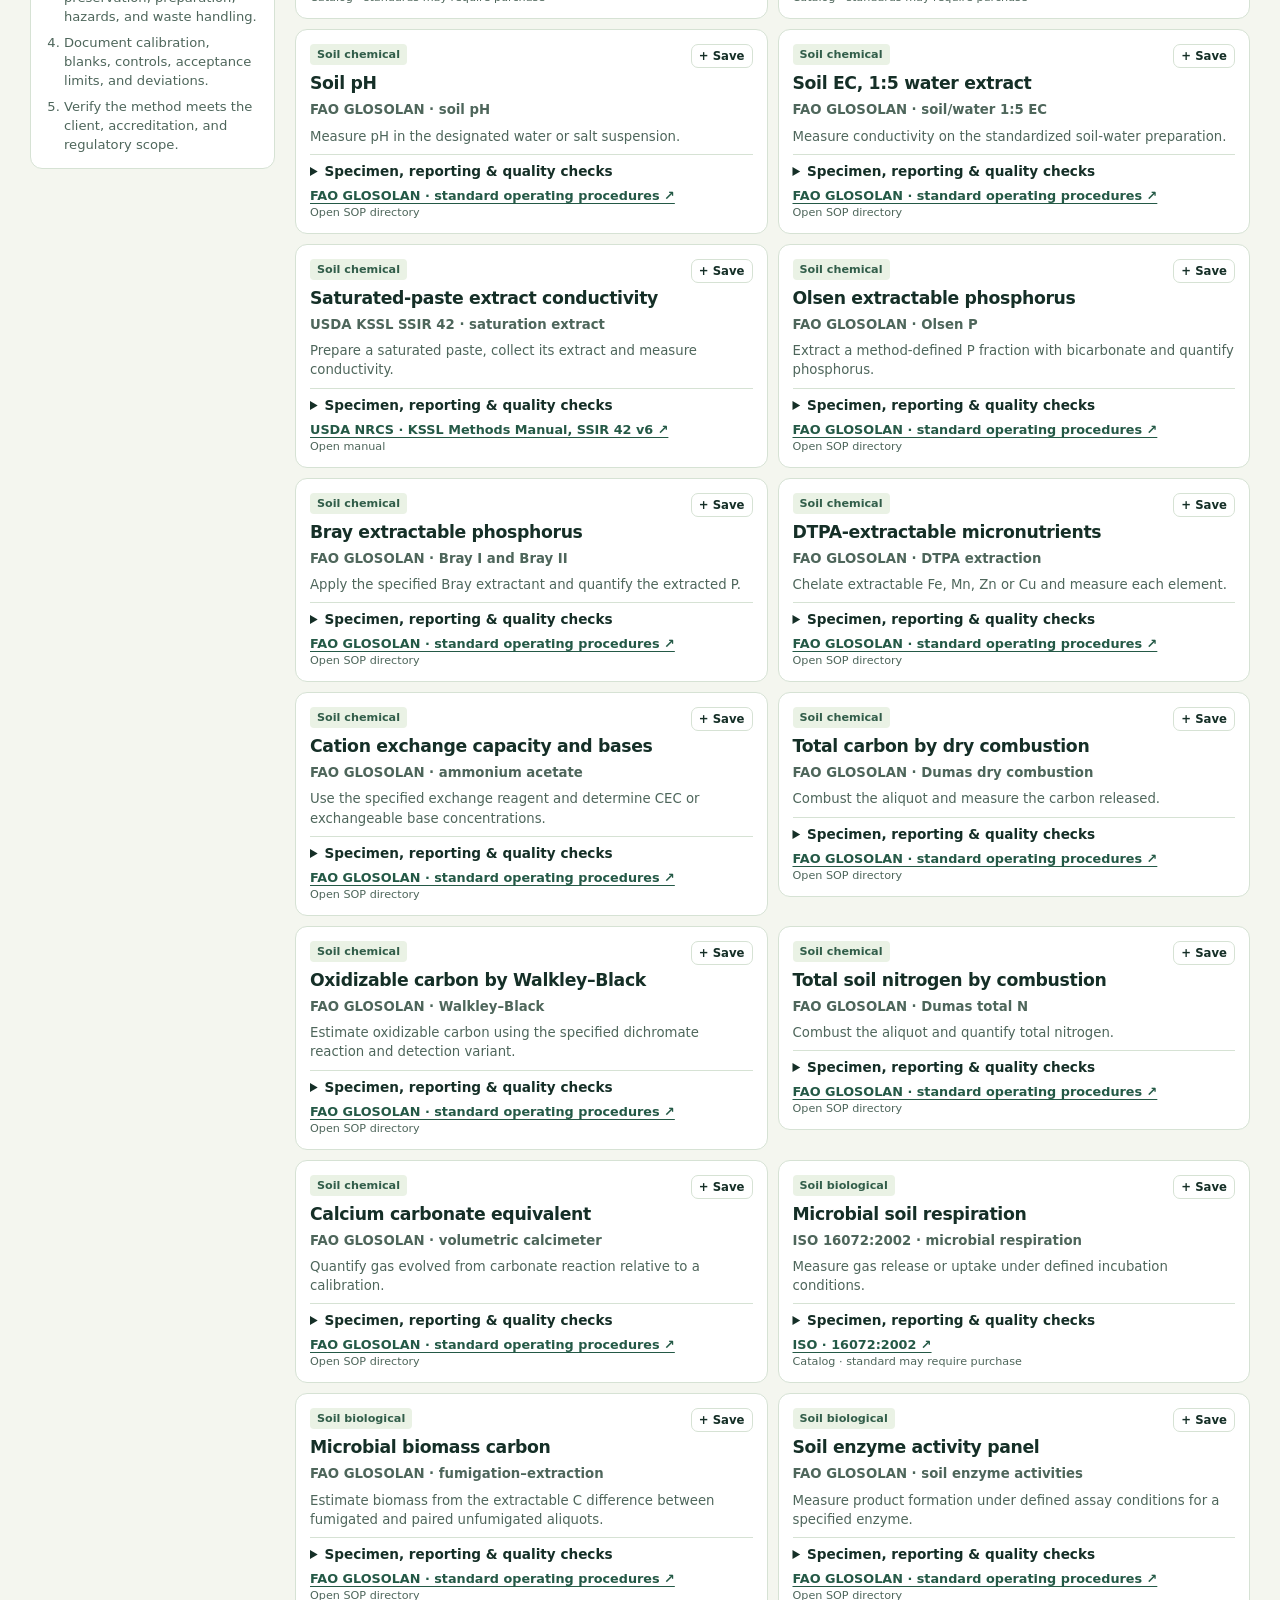
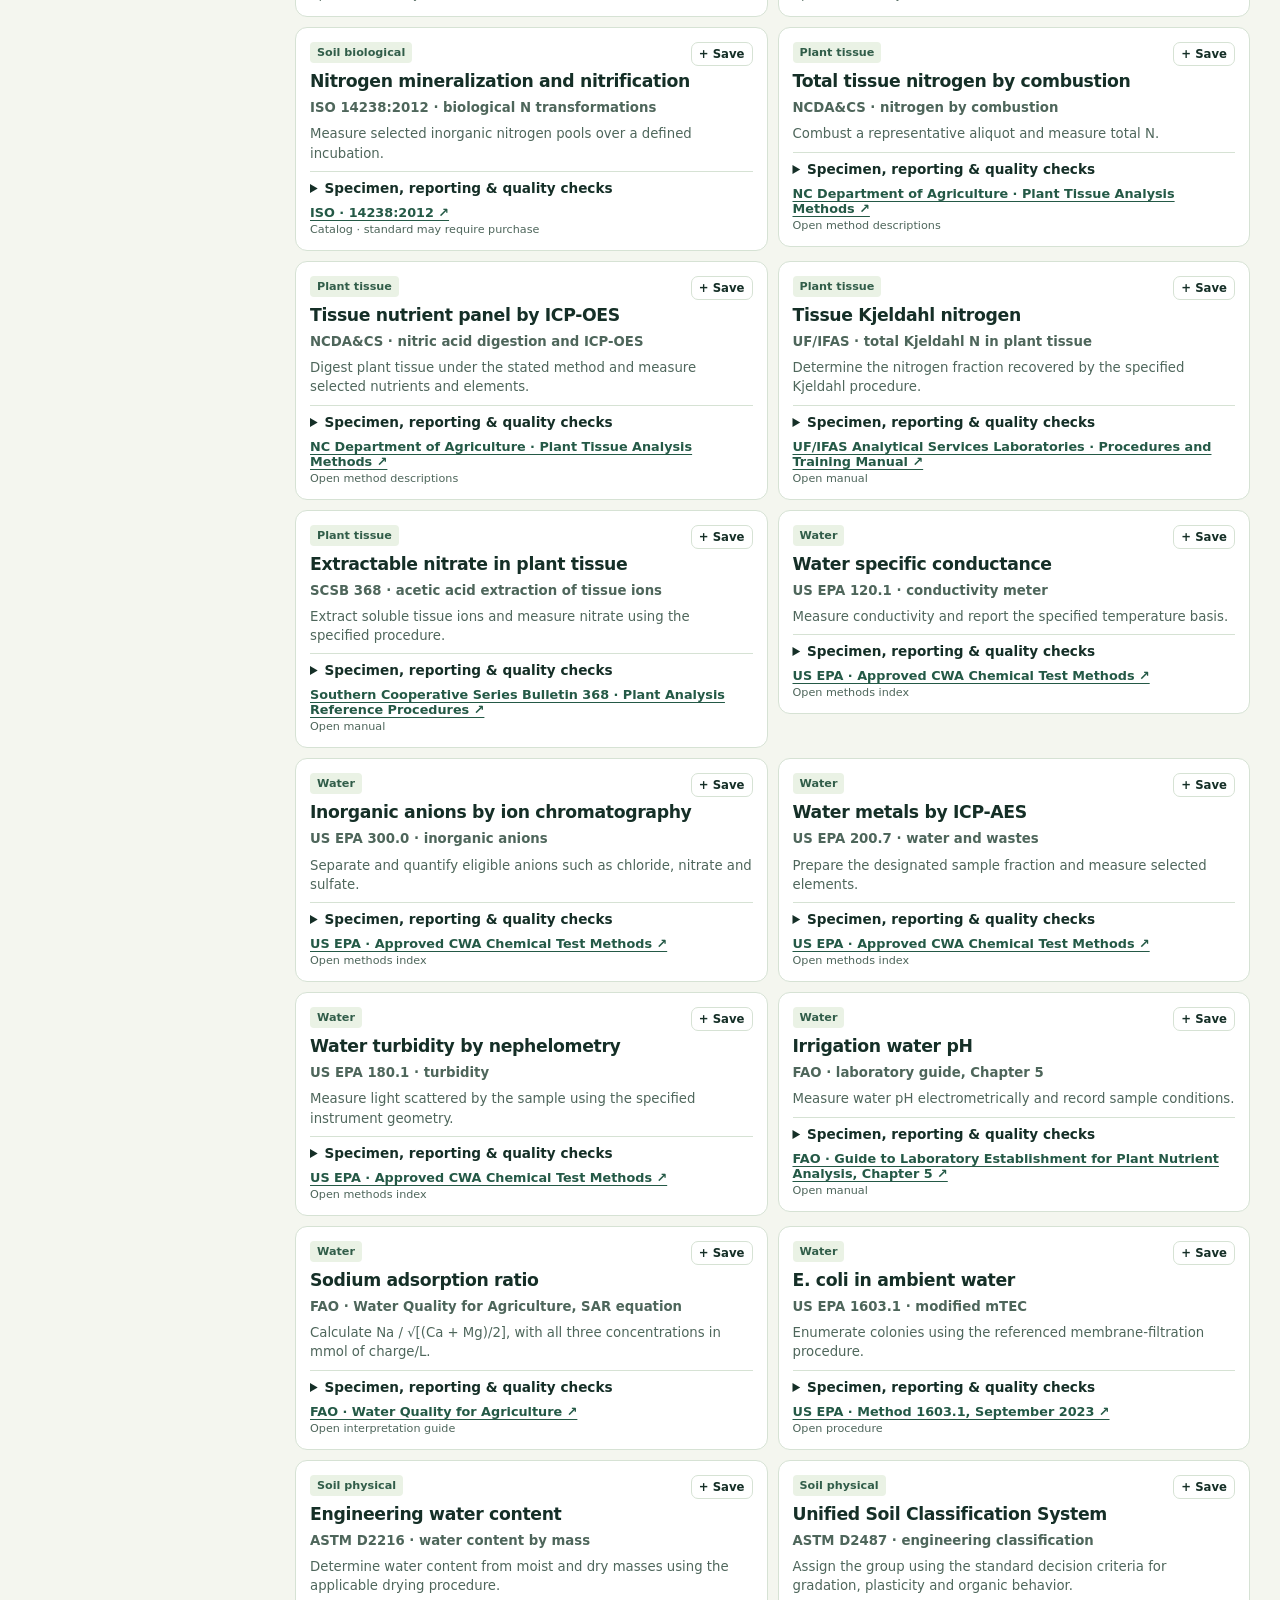
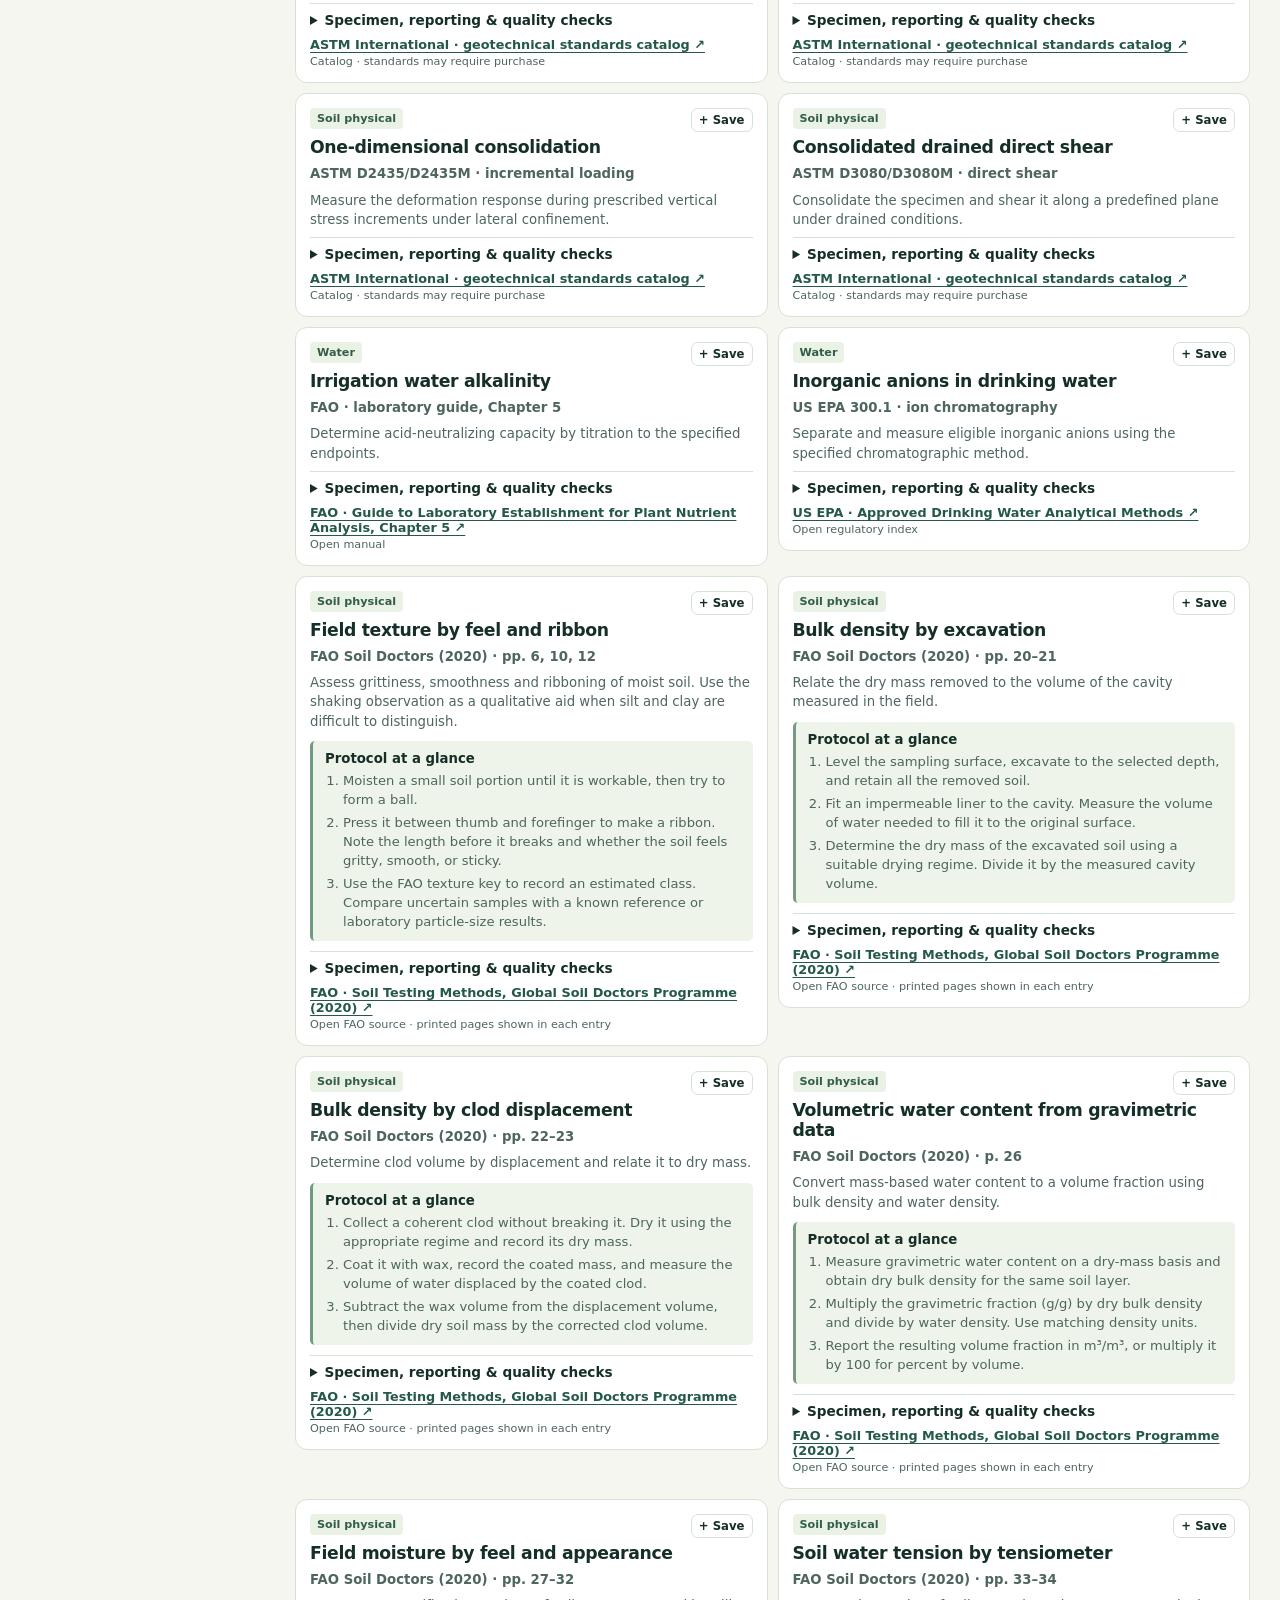
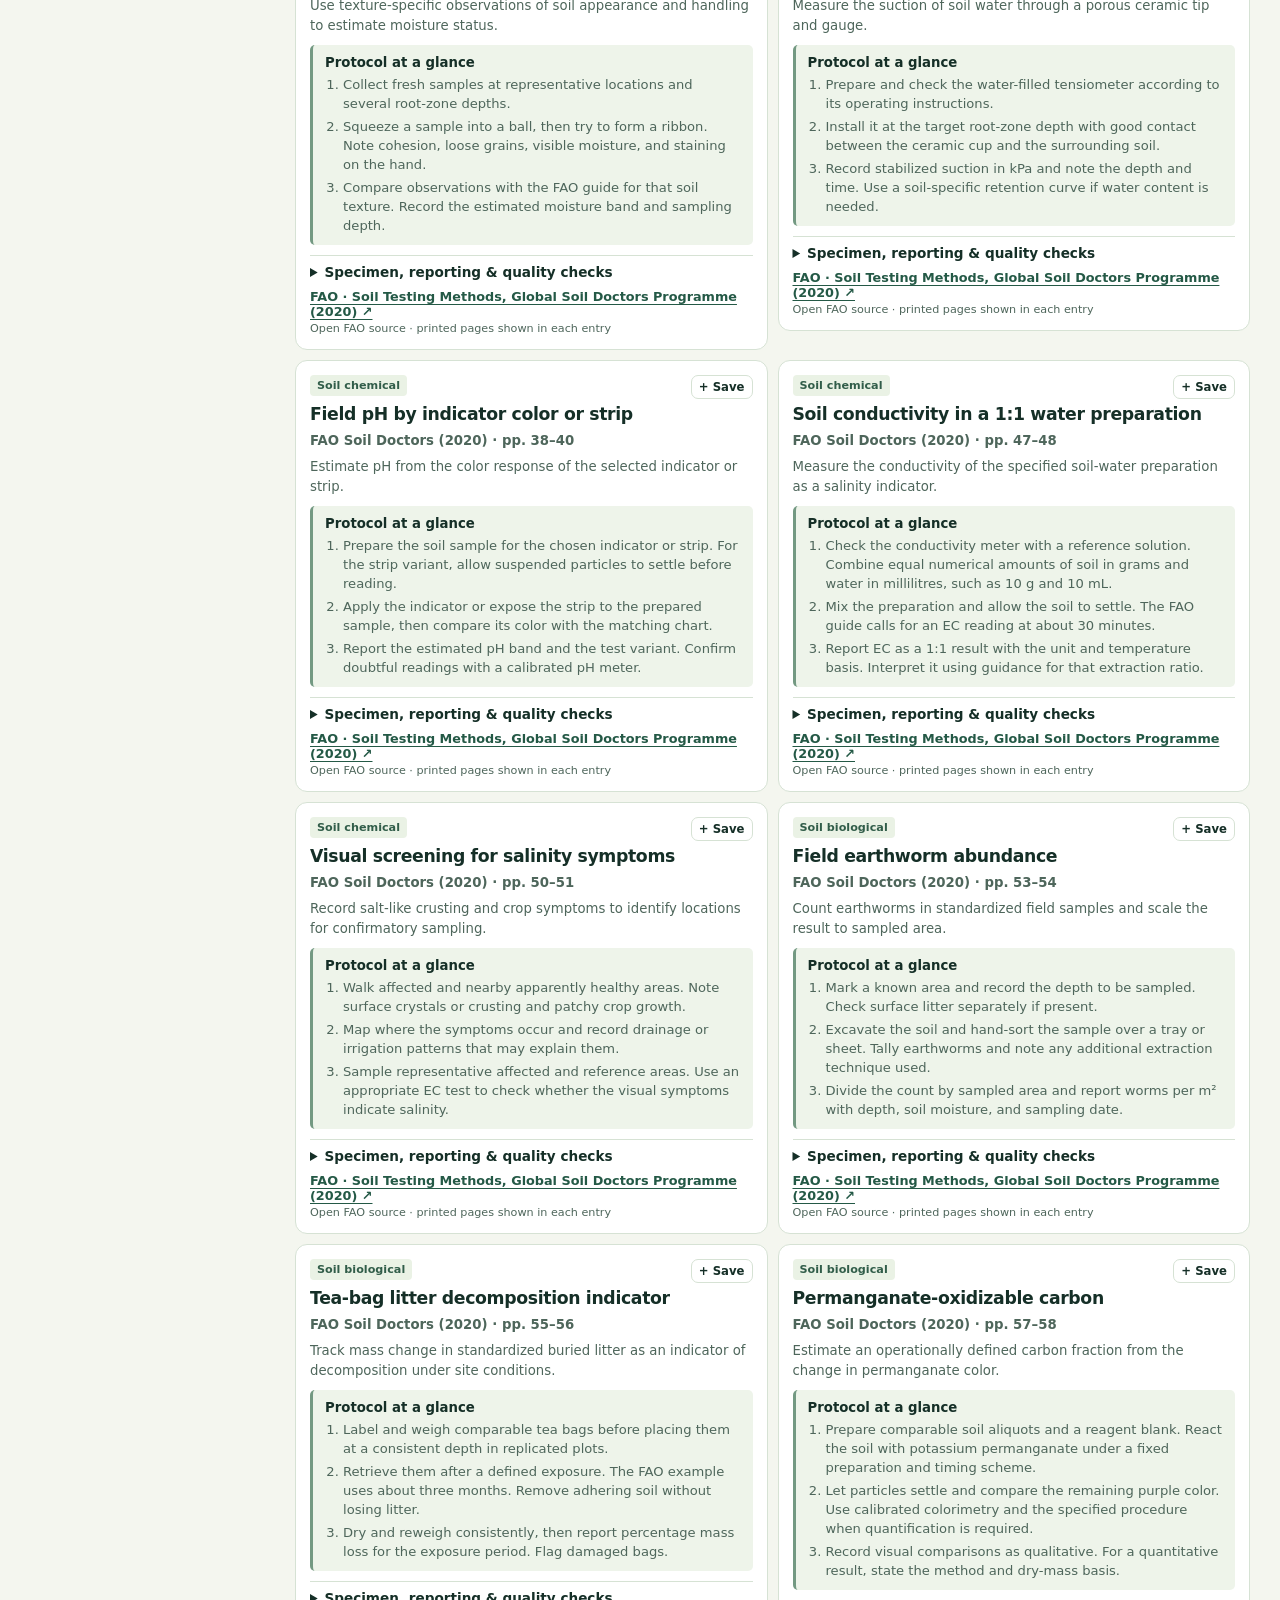
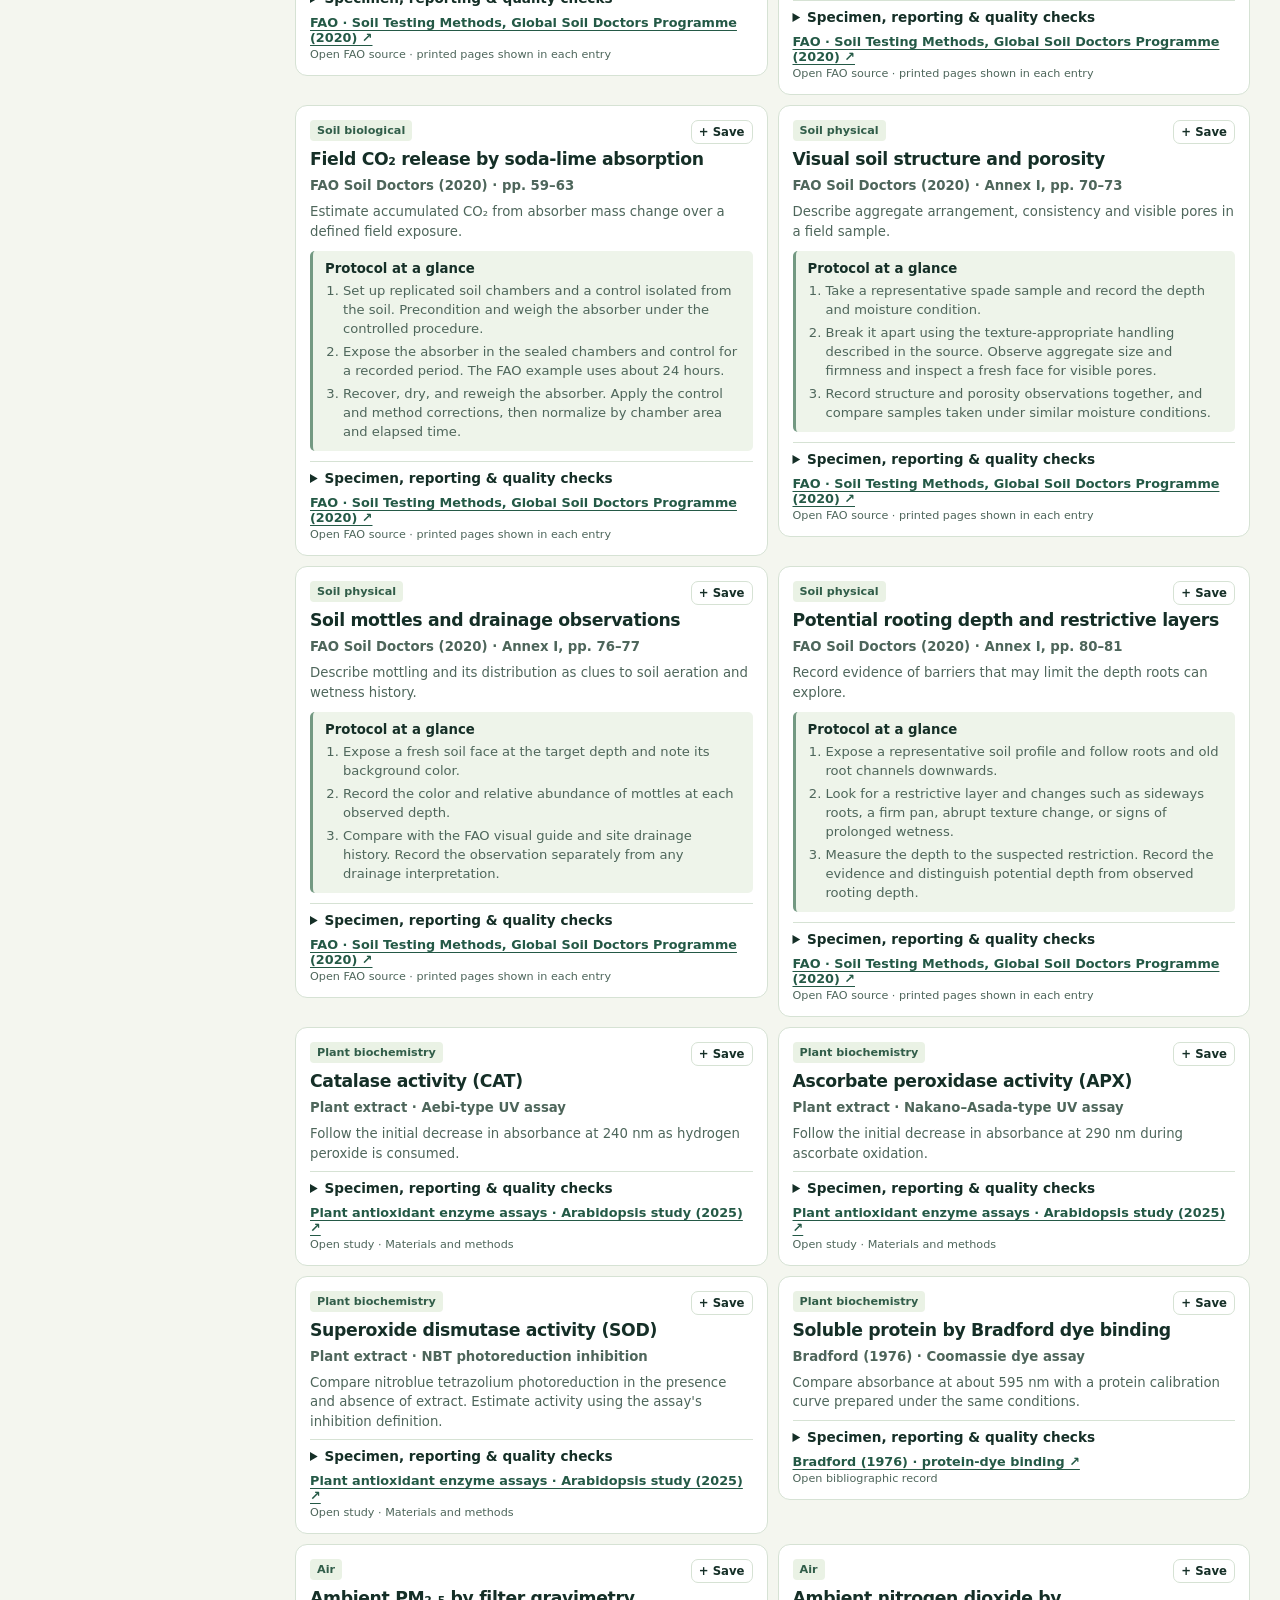
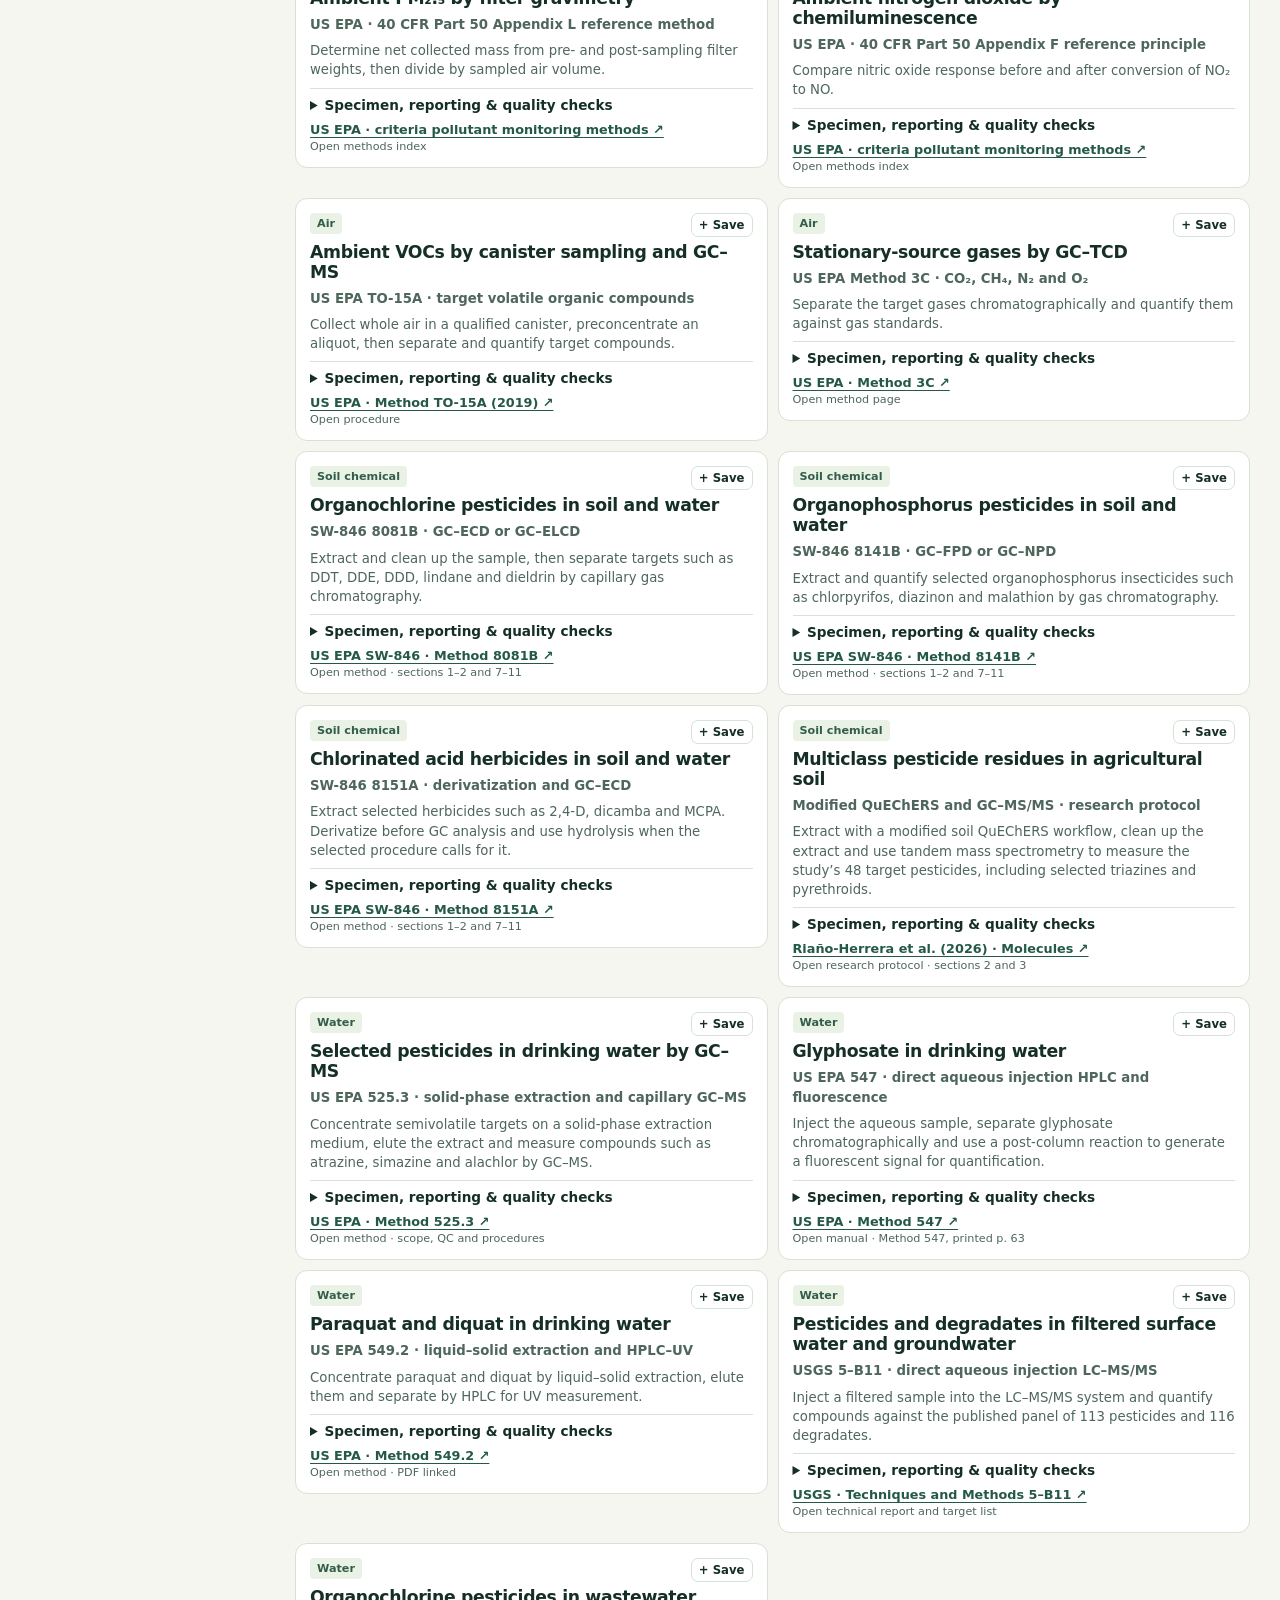
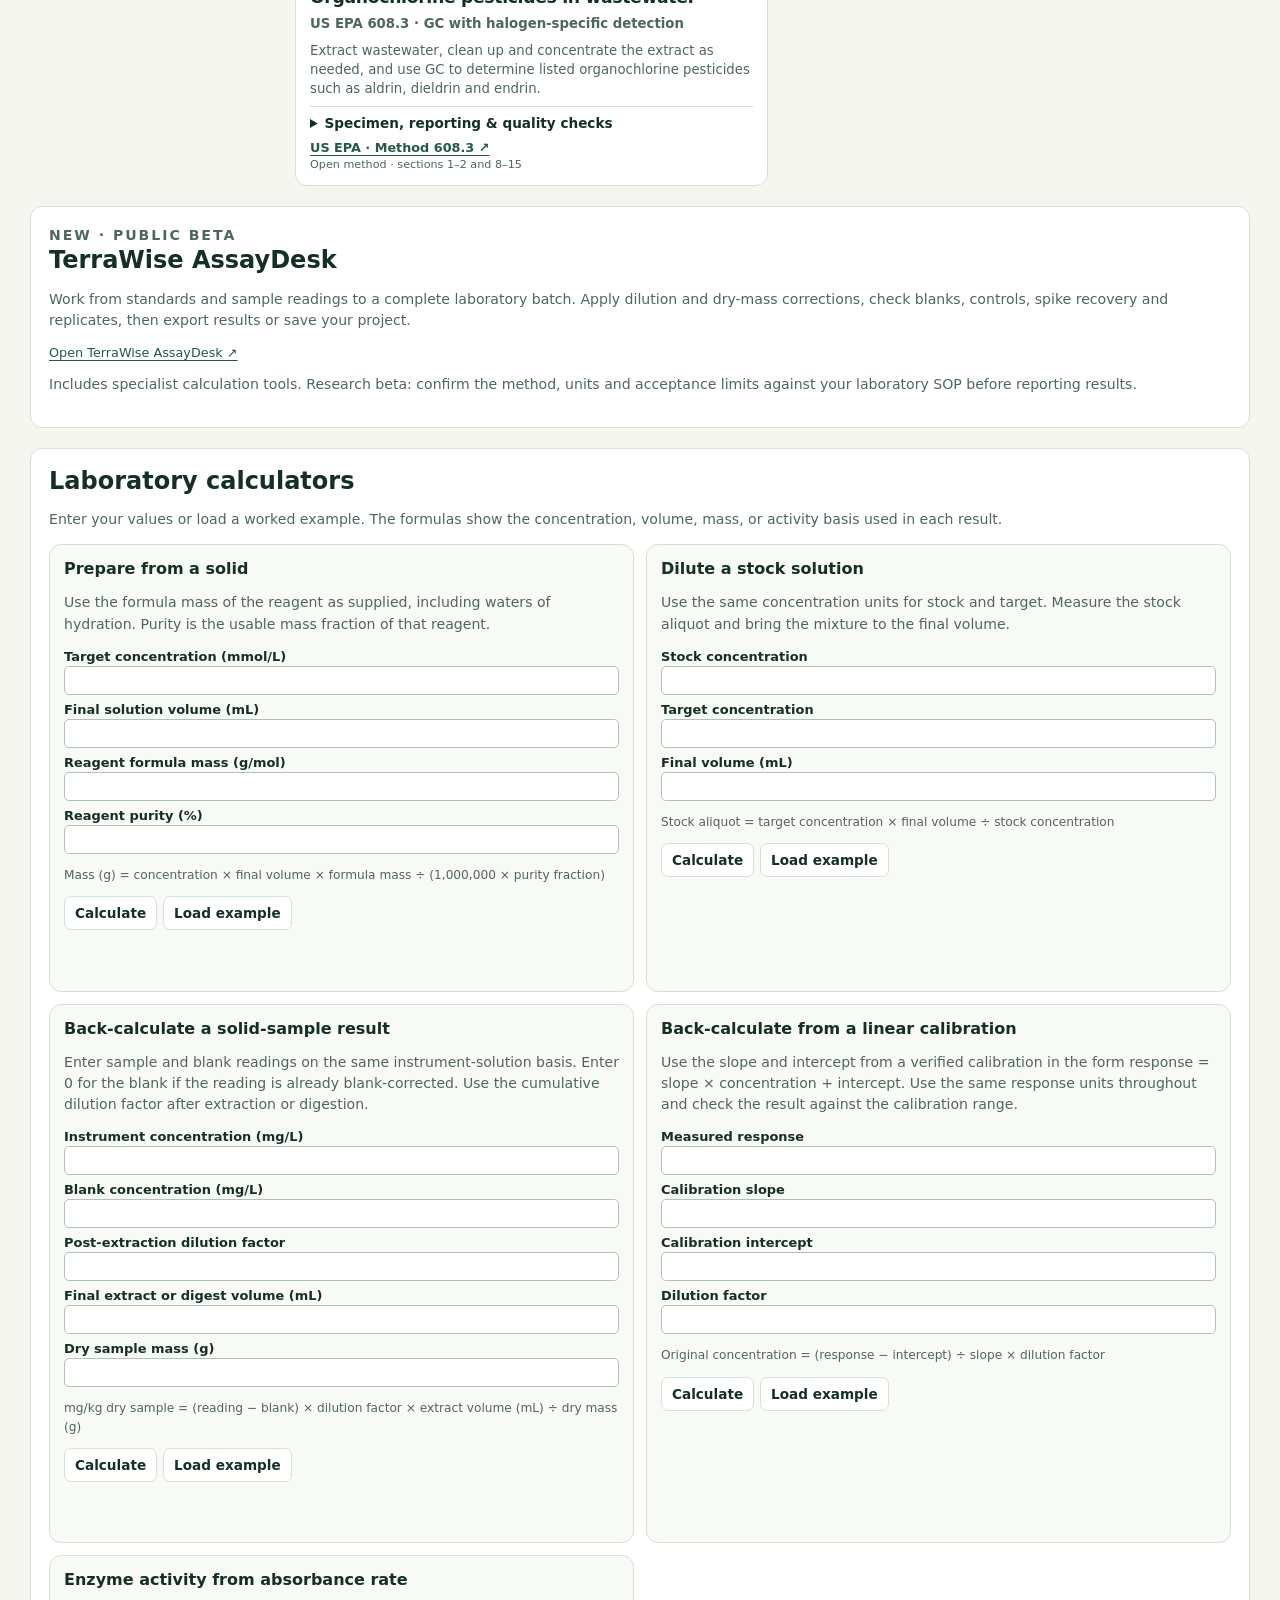
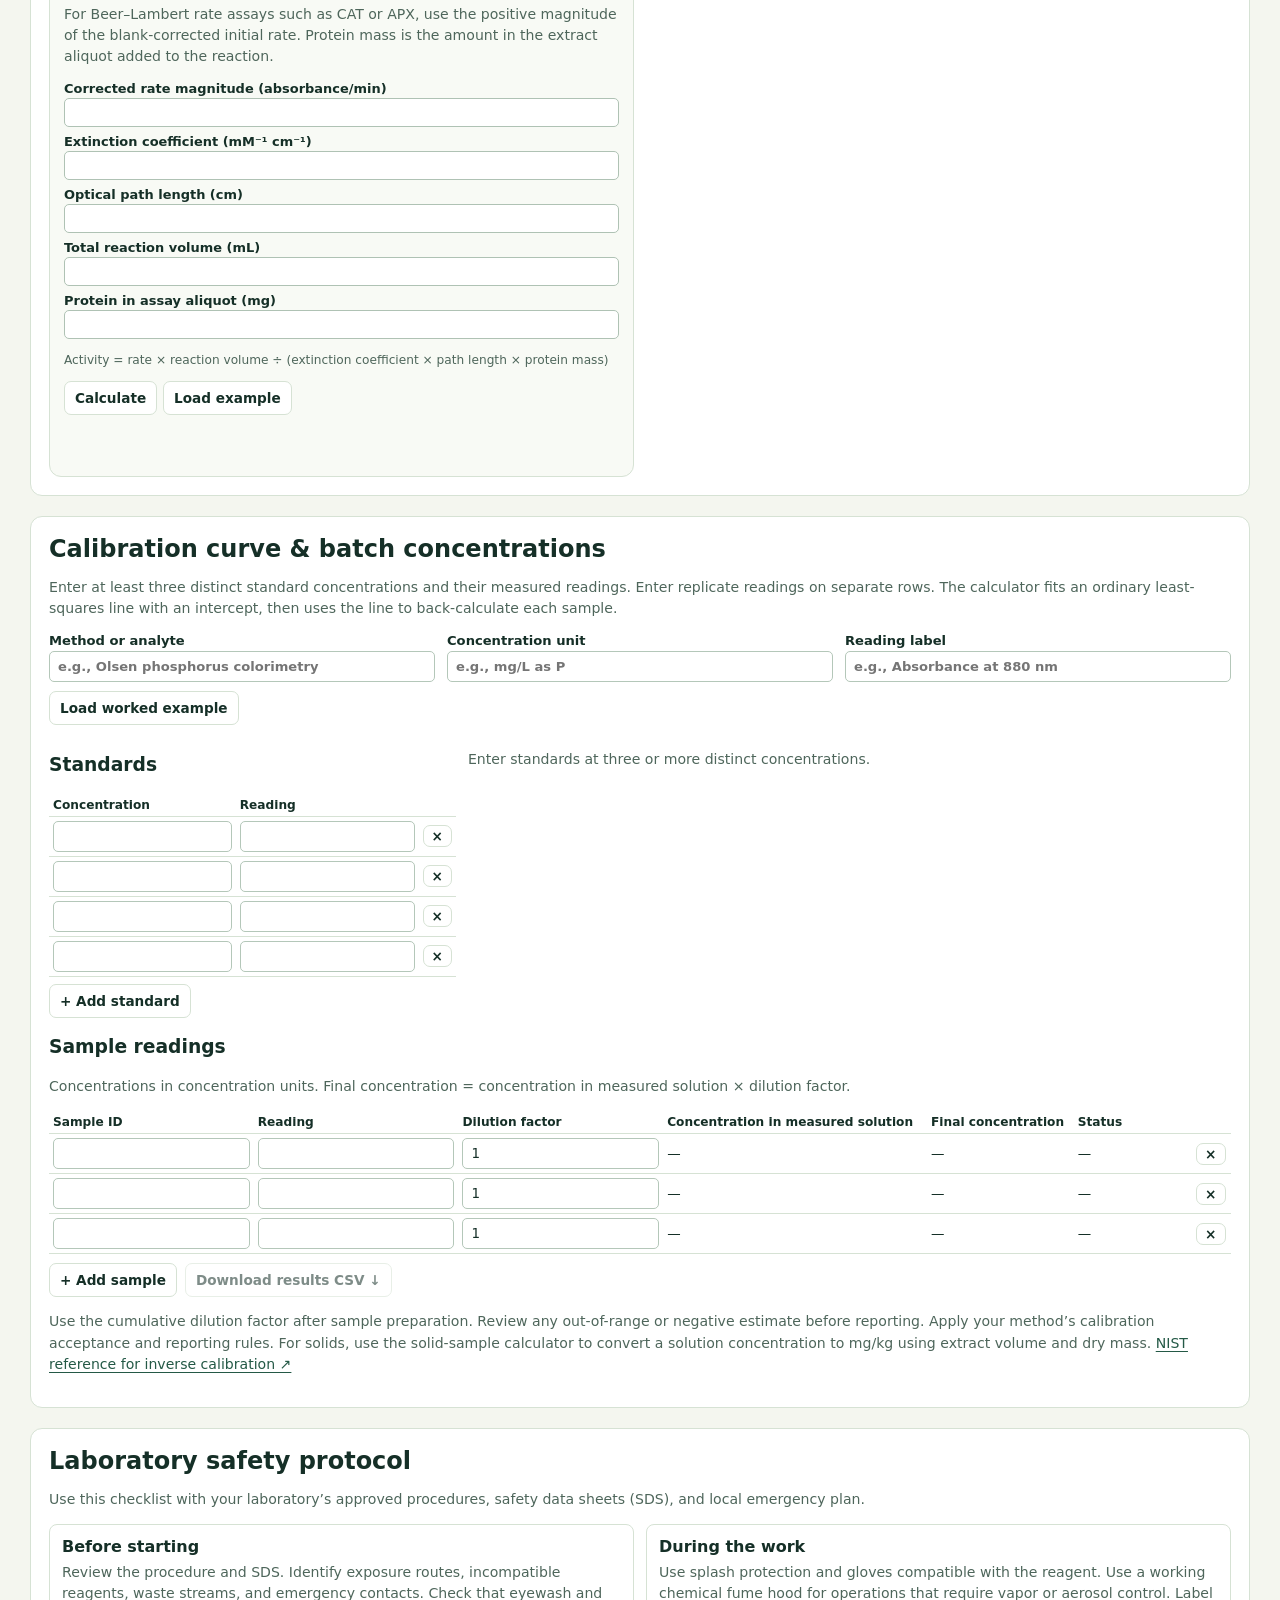
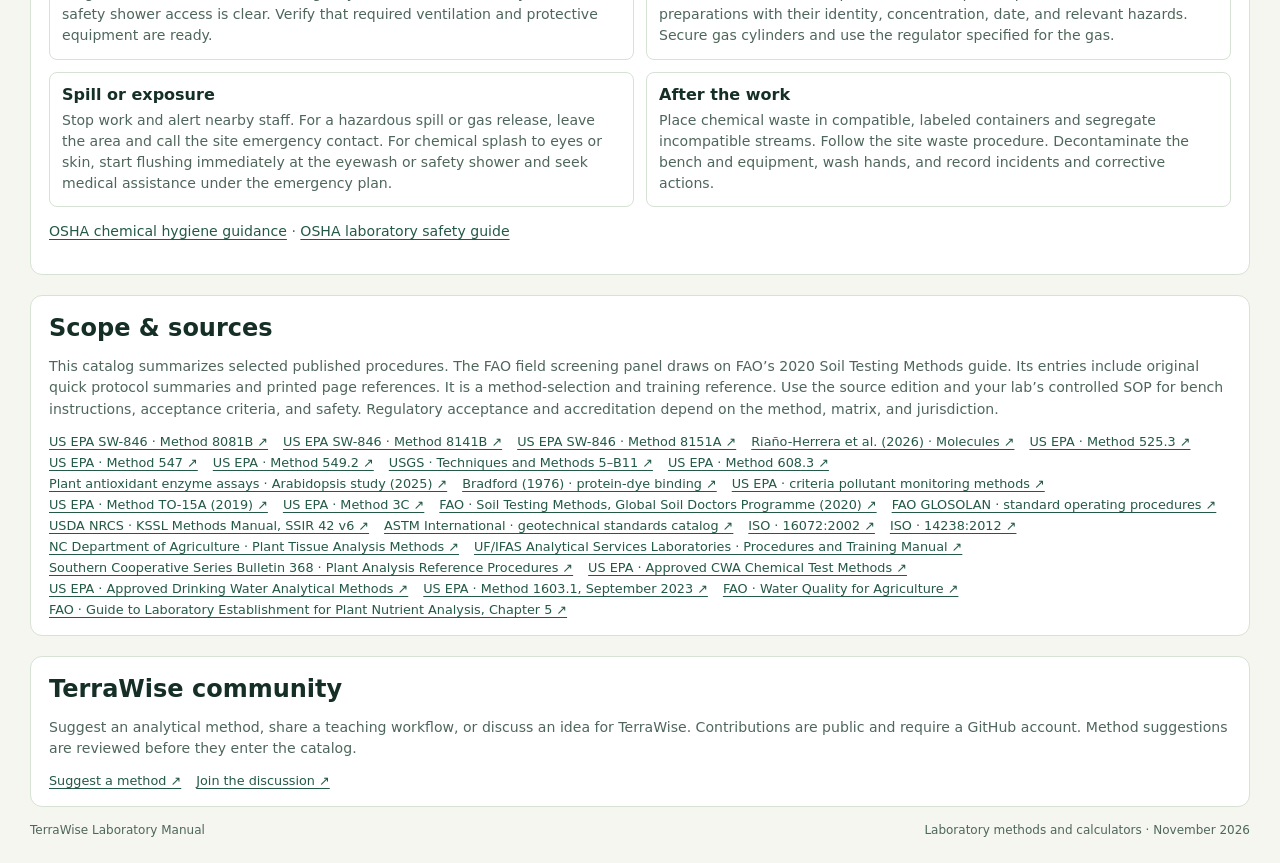
==== commit 88147e6c: "Publish TerraWise AssayDesk beta and link from laboratory manual" ====
--- a/lab-manual/index.html
+++ b/lab-manual/index.html
@@ -39,7 +39,7 @@
     <h1>Soil Laboratory<br>Manual</h1>
     <p>Find and compare analytical methods for soil, plant tissue, plant biochemistry, water, and air. Build a test plan, check laboratory safety, and calculate solution or sample concentrations.</p>
     <div class="hero-stats"><span><b id="total">73</b> methods</span><span><b>7</b> categories</span></div>
-    <div class="lab-jumps"><a href="#library-title">Browse methods ↓</a><a href="#calculators">Calculators ↓</a><a href="#calibration-curve">Calibration curve ↓</a><a href="#lab-safety">Laboratory safety ↓</a></div>
+    <div class="lab-jumps"><a href="assaydesk.html">Open AssayDesk ↗</a><a href="#library-title">Browse methods ↓</a><a href="#calculators">Calculators ↓</a><a href="#calibration-curve">Calibration curve ↓</a><a href="#lab-safety">Laboratory safety ↓</a></div>
   </section>
   <div class="layout">
     <aside class="sidebar">
@@ -82,6 +82,13 @@
       <div id="results" class="results"></div>
     </section>
   </div>
+  <section class="references" id="assaydesk" aria-labelledby="assaydesk-title">
+    <p class="eyebrow">NEW · PUBLIC BETA</p>
+    <h2 id="assaydesk-title">TerraWise AssayDesk</h2>
+    <p>Work from standards and sample readings to a complete laboratory batch. Apply dilution and dry-mass corrections, check blanks, controls, spike recovery and replicates, then export results or save your project.</p>
+    <div class="sources"><a href="assaydesk.html">Open TerraWise AssayDesk ↗</a></div>
+    <p>Includes specialist calculation tools. Research beta: confirm the method, units and acceptance limits against your laboratory SOP before reporting results.</p>
+  </section>
   <section class="references" id="calculators" aria-labelledby="calculator-title">
     <h2 id="calculator-title">Laboratory calculators</h2>
     <p>Enter your values or load a worked example. The formulas show the concentration, volume, mass, or activity basis used in each result.</p>
